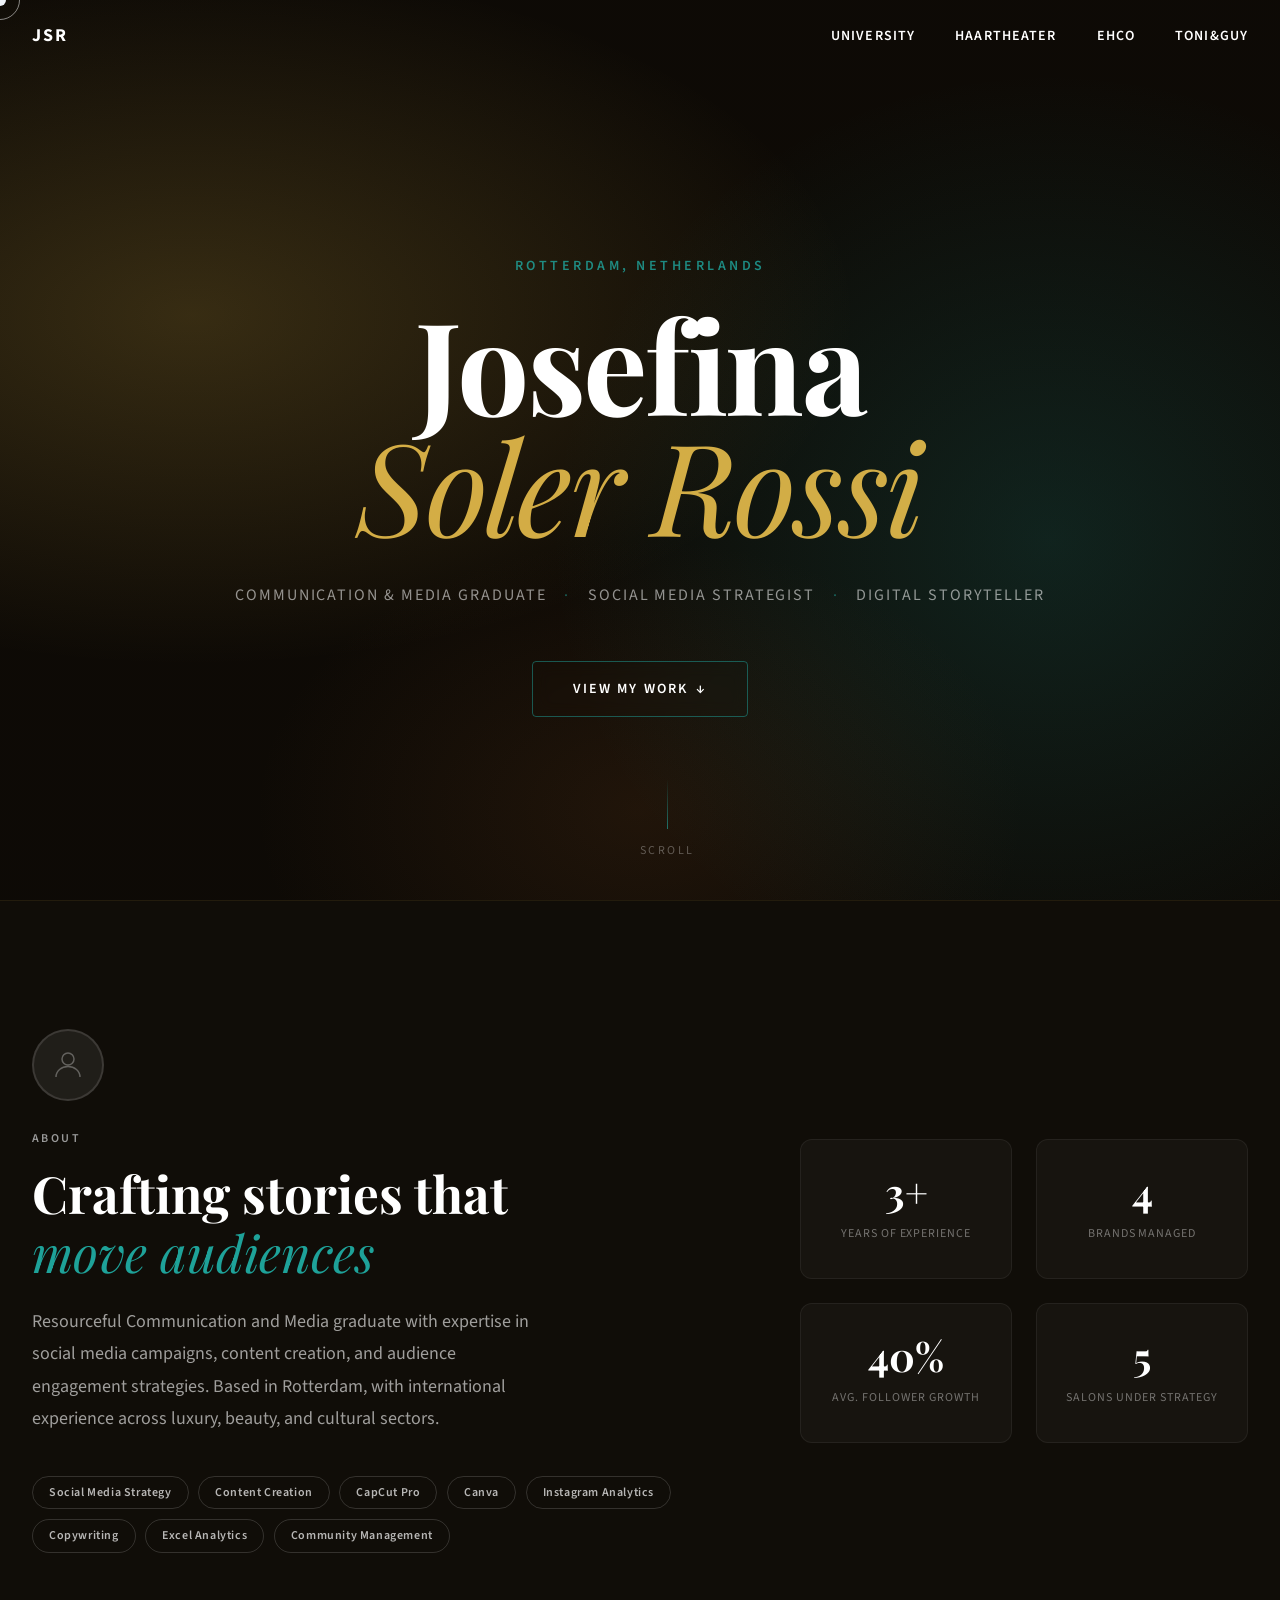
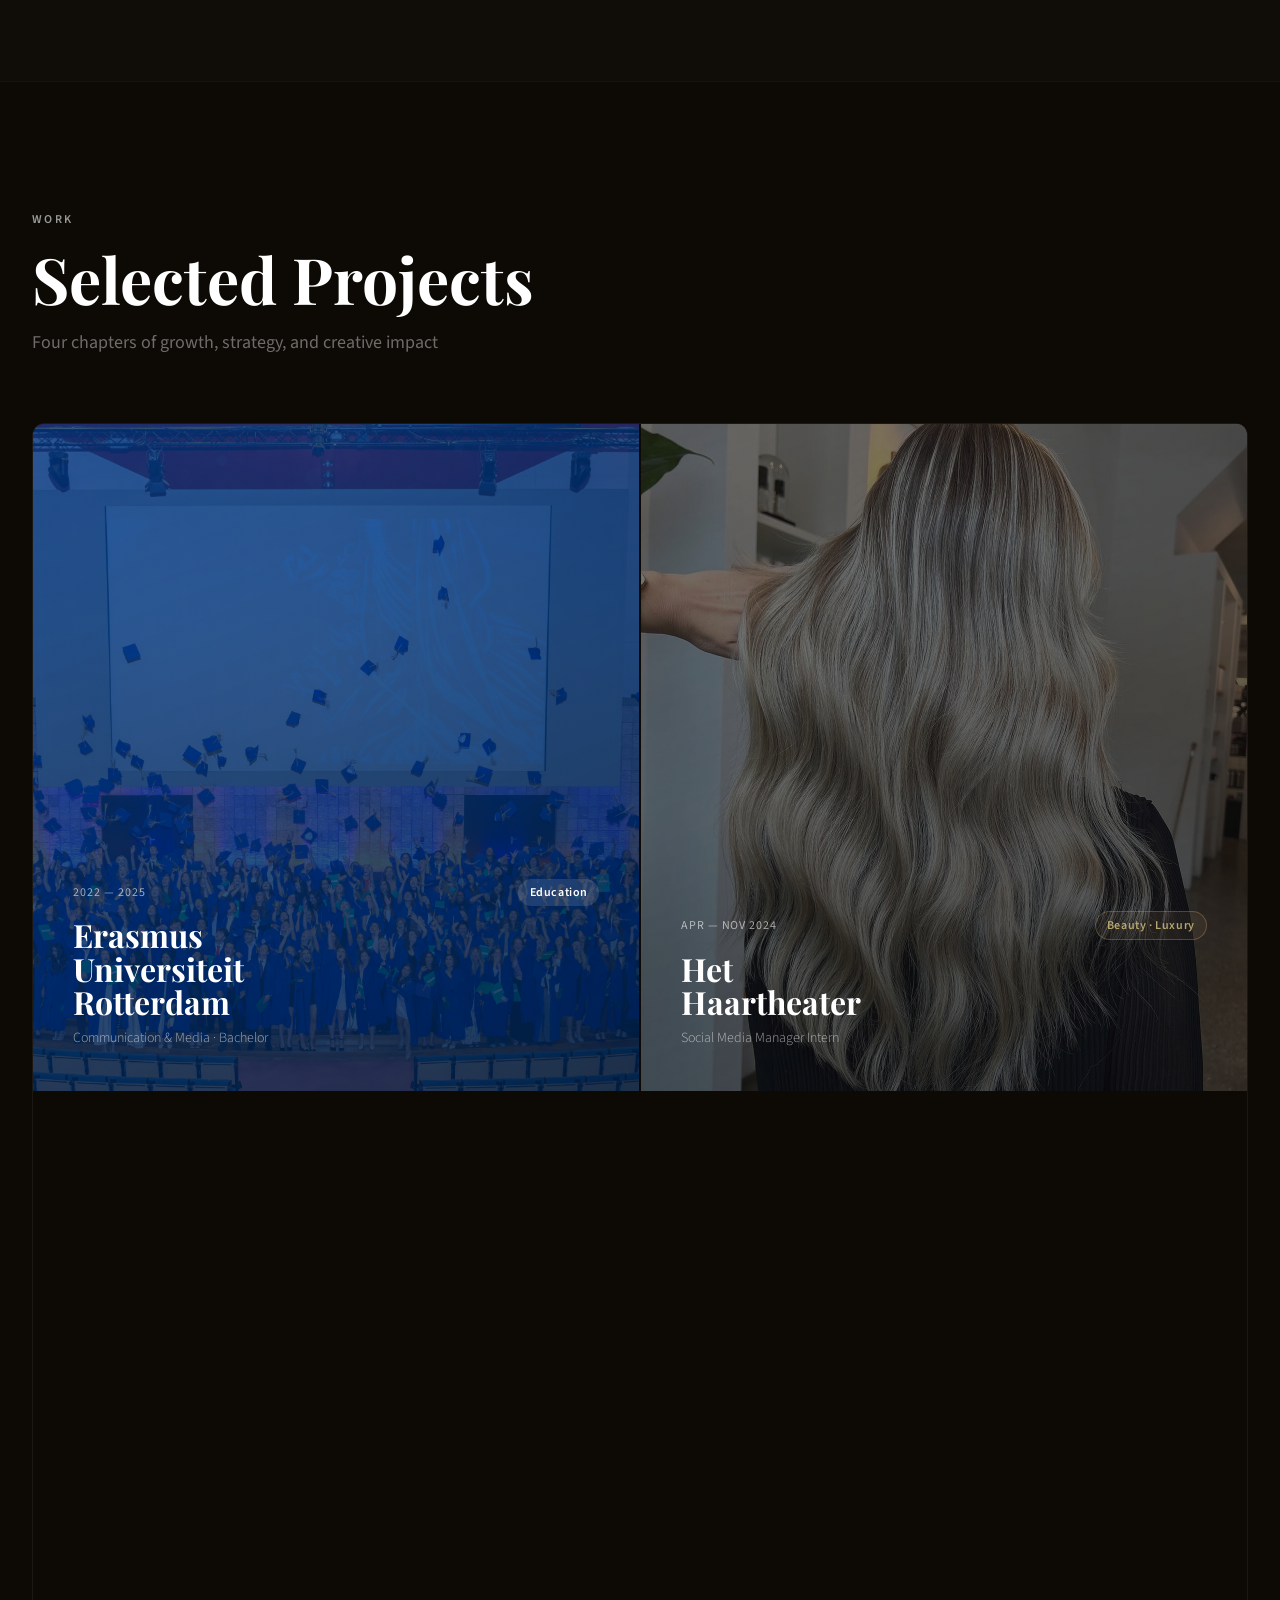
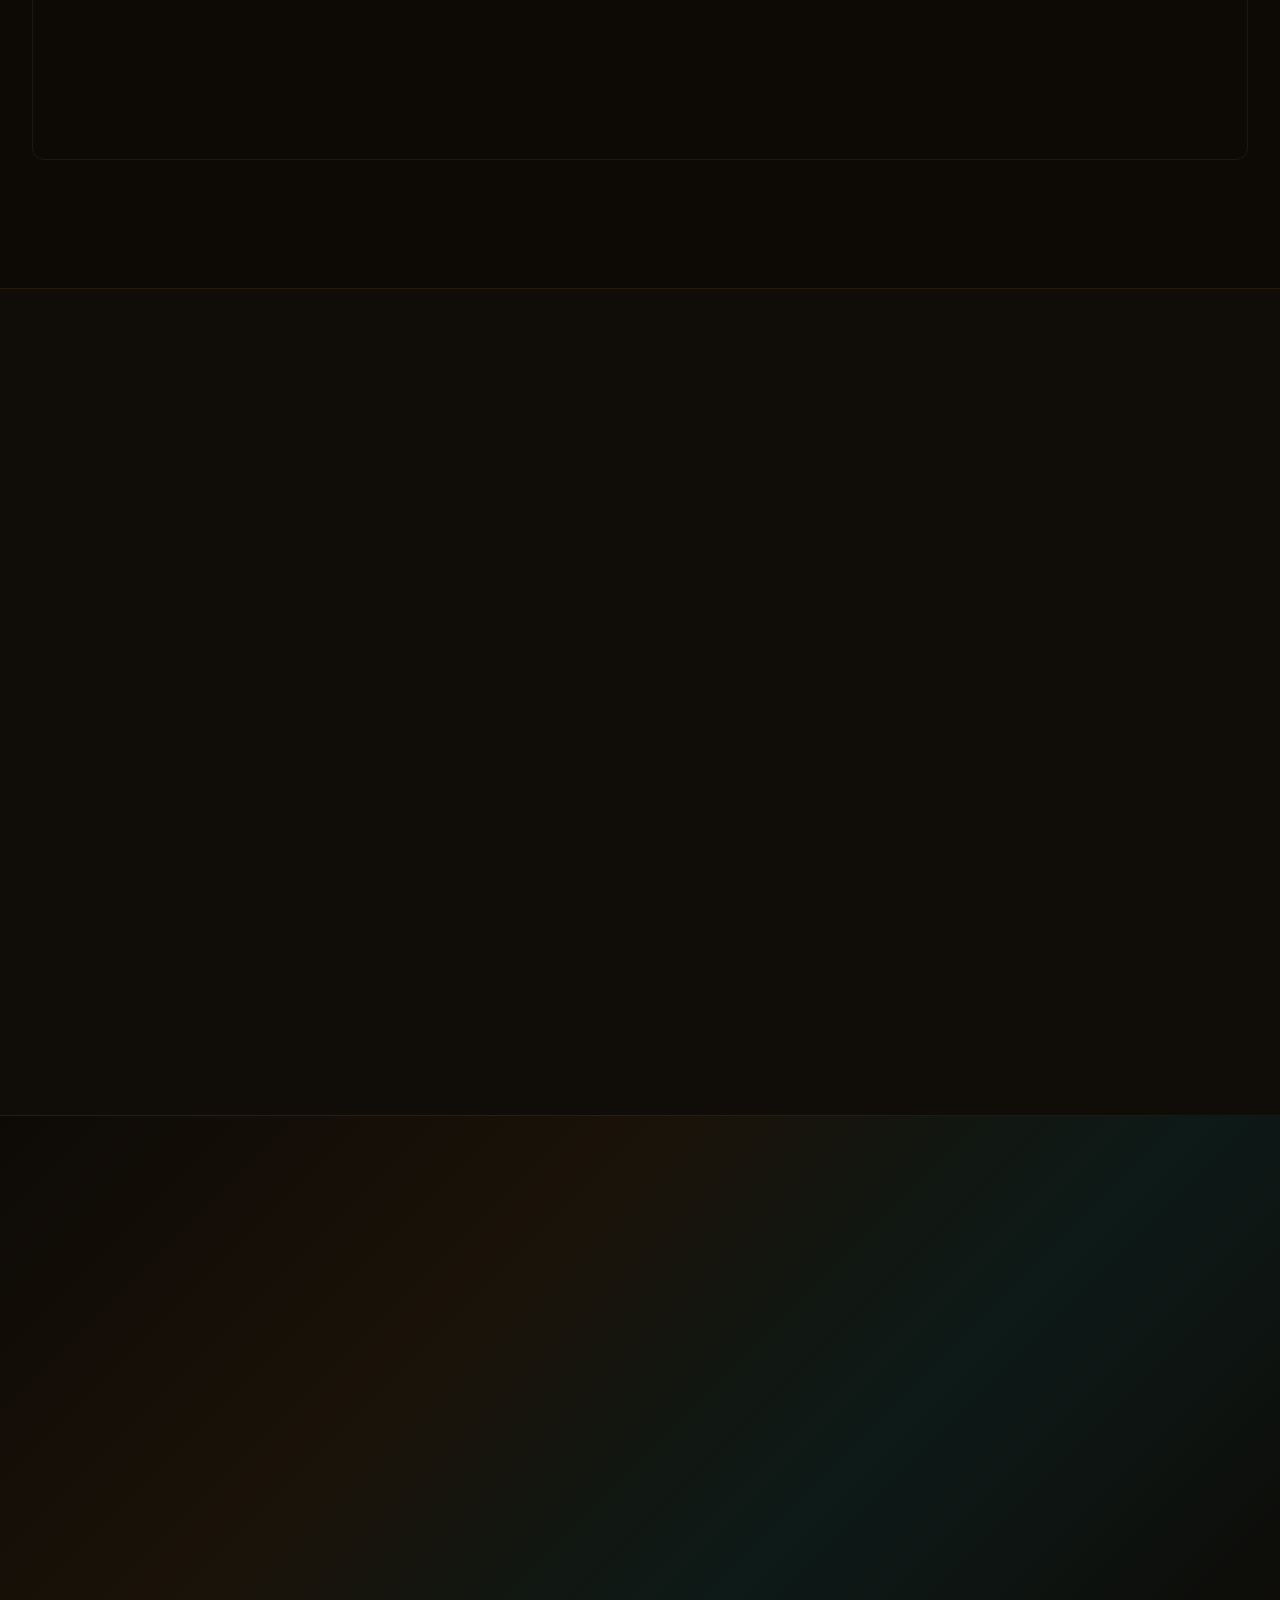
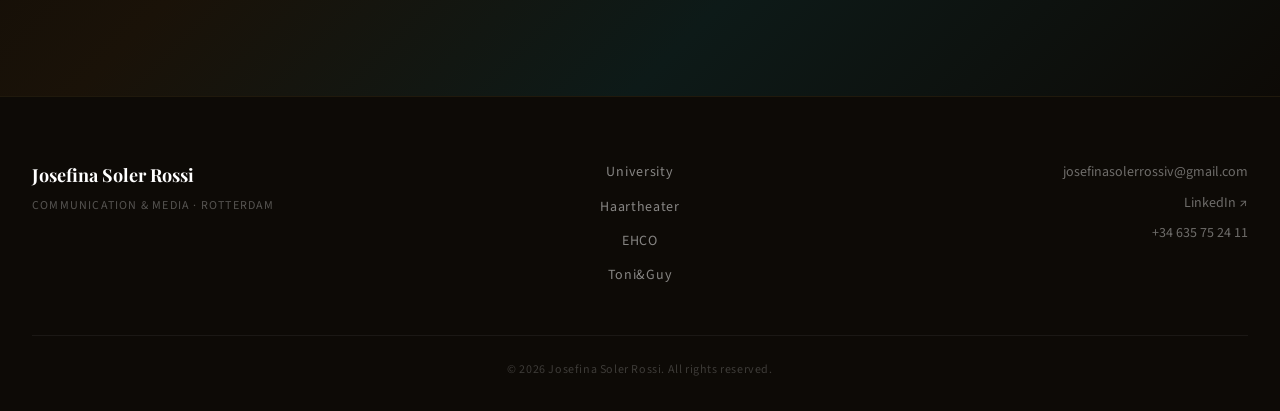
==== index.html @ db61c03f "Initial commit — Josefina Soler Rossi portfolio" ====
<!DOCTYPE html>
<html lang="en">
<head>
  <meta charset="UTF-8" />
  <meta name="viewport" content="width=device-width, initial-scale=1.0" />
  <meta name="description" content="Josefina Soler Rossi — Communication & Media Graduate, Social Media Strategist, Digital Storyteller. Portfolio of marketing and communications work." />
  <title>Josefina Soler Rossi — Portfolio</title>

  <!-- Fonts -->
  <link rel="preconnect" href="https://fonts.googleapis.com" />
  <link rel="preconnect" href="https://fonts.gstatic.com" crossorigin />
  <link href="https://fonts.googleapis.com/css2?family=Playfair+Display:ital,wght@0,400;0,700;1,400&family=Source+Sans+Pro:wght@300;400;600&family=Cormorant+Garamond:ital,wght@0,300;0,400;0,600;1,300&family=Bebas+Neue&family=Montserrat:wght@400;700;900&family=Nunito:wght@400;600;700&family=Lato:wght@300;400&family=Open+Sans:wght@300;400;600&display=swap" rel="stylesheet" />

  <!-- Styles -->
  <link rel="stylesheet" href="assets/css/global.css" />
  <link rel="stylesheet" href="assets/css/nav.css" />
  <link rel="stylesheet" href="assets/css/home.css" />
</head>
<body class="page-home">

  <!-- Custom Cursor -->
  <div class="cursor" style="background:#fff;"></div>
  <div class="cursor-follower" style="border-color:rgba(255,255,255,0.5);"></div>

  <!-- Page Transition Overlay -->
  <div class="page-transition" style="background:linear-gradient(135deg,#0d0a06,#1a1208,#0d1a18);"></div>

  <!-- Scroll Progress -->
  <div class="scroll-progress" style="background:linear-gradient(90deg,#f5c850,#20b2aa);"></div>

  <!-- Navigation -->
  <nav class="site-nav nav--home" role="navigation" aria-label="Main navigation">
    <div class="nav-inner">
      <a href="index.html" class="nav-logo" aria-label="Josefina Soler Rossi — Home">
        <span>JSR</span>
      </a>
      <ul class="nav-links" role="list">
        <li><a href="pages/university.html" class="nav-link">University</a></li>
        <li><a href="pages/haartheater.html" class="nav-link">Haartheater</a></li>
        <li><a href="pages/ehco.html" class="nav-link">EHCO</a></li>
        <li><a href="pages/toniandguy.html" class="nav-link">Toni&amp;Guy</a></li>
      </ul>
      <button class="nav-hamburger" aria-label="Toggle menu" aria-expanded="false" aria-controls="mobile-menu">
        <span></span>
        <span></span>
        <span></span>
      </button>
    </div>
  </nav>

  <!-- Mobile Overlay -->
  <div class="nav-mobile-overlay" id="mobile-menu" style="background:rgba(8,8,12,0.98);">
    <ul class="nav-mobile-links" role="list">
      <li><a href="index.html" class="nav-mobile-link" style="color:#fff;">Home</a></li>
      <li><a href="pages/university.html" class="nav-mobile-link" style="color:#fff;">University</a></li>
      <li><a href="pages/haartheater.html" class="nav-mobile-link" style="color:#fff;">Haartheater</a></li>
      <li><a href="pages/ehco.html" class="nav-mobile-link" style="color:#fff;">EHCO</a></li>
      <li><a href="pages/toniandguy.html" class="nav-mobile-link" style="color:#fff;">Toni&amp;Guy</a></li>
    </ul>
    <p class="nav-mobile-contact" style="color:rgba(255,255,255,0.4);">josefinasolerrossiv@gmail.com</p>
  </div>

  <!-- ============================================================
       HERO
       ============================================================ -->
  <section class="hero" id="hero" aria-label="Hero section">
    <canvas id="particles-canvas" class="hero-canvas" aria-hidden="true"></canvas>
    <div class="hero-bg" aria-hidden="true"></div>

    <div class="hero-content">
      <p class="hero-eyebrow fade-in delay-1">Rotterdam, Netherlands</p>
      <h1 class="hero-name fade-in delay-2">
        Josefina<br />
        <em>Soler Rossi</em>
      </h1>
      <p class="hero-tagline fade-in delay-3">
        Communication &amp; Media Graduate
        <span class="hero-dot" aria-hidden="true">·</span>
        Social Media Strategist
        <span class="hero-dot" aria-hidden="true">·</span>
        Digital Storyteller
      </p>
      <div class="hero-cta fade-in delay-4">
        <a href="#projects" class="btn btn-hero">
          View My Work
          <span class="arrow" aria-hidden="true">↓</span>
        </a>
      </div>
    </div>

    <div class="hero-scroll-indicator fade-in delay-5" aria-hidden="true">
      <div class="scroll-line"></div>
      <span>Scroll</span>
    </div>
  </section>

  <!-- ============================================================
       ABOUT
       ============================================================ -->
  <section class="about section" id="about" aria-labelledby="about-heading">
    <div class="container">
      <div class="about-grid">
        <div class="about-text slide-left">
          <!-- JOSEFINA_PHOTO: replace src below with personal photo.
               Suggested path: assets/images/josefina-soler-rossi.jpg
               The image will display as a warm circular avatar above the about text. -->
          <div class="about-avatar">
            <div class="about-avatar-placeholder" aria-label="Photo of Josefina Soler Rossi" role="img">
              <svg width="36" height="36" viewBox="0 0 24 24" fill="none" stroke="currentColor" stroke-width="1" aria-hidden="true"><circle cx="12" cy="8" r="4"/><path d="M4 20c0-4 3.6-7 8-7s8 3 8 7"/></svg>
            </div>
            <!-- Uncomment once photo is ready:
            <img src="assets/images/josefina-soler-rossi.jpg" alt="Josefina Soler Rossi — Communication & Media professional" class="about-avatar-img" />
            -->
          </div>
          <span class="section-label" style="color:var(--gray-400);">About</span>
          <h2 id="about-heading" class="about-heading">
            Crafting stories that<br /><em>move audiences</em>
          </h2>
          <p class="about-bio">
            Resourceful Communication and Media graduate with expertise in social media campaigns, content creation, and audience engagement strategies. Based in Rotterdam, with international experience across luxury, beauty, and cultural sectors.
          </p>
          <div class="about-skills" data-stagger="0.07">
            <span class="skill-tag">Social Media Strategy</span>
            <span class="skill-tag">Content Creation</span>
            <span class="skill-tag">CapCut Pro</span>
            <span class="skill-tag">Canva</span>
            <span class="skill-tag">Instagram Analytics</span>
            <span class="skill-tag">Copywriting</span>
            <span class="skill-tag">Excel Analytics</span>
            <span class="skill-tag">Community Management</span>
          </div>
        </div>
        <div class="about-stats slide-right">
          <div class="stat-card scale-up delay-1">
            <span class="stat-number" data-count="true" data-target="3" data-suffix="+" data-duration="1500">3+</span>
            <span class="stat-label">Years of Experience</span>
          </div>
          <div class="stat-card scale-up delay-2">
            <span class="stat-number" data-count="true" data-target="4" data-suffix="" data-duration="1500">4</span>
            <span class="stat-label">Brands Managed</span>
          </div>
          <div class="stat-card scale-up delay-3">
            <span class="stat-number" data-count="true" data-target="40" data-suffix="%" data-duration="1800">40%</span>
            <span class="stat-label">Avg. Follower Growth</span>
          </div>
          <div class="stat-card scale-up delay-4">
            <span class="stat-number" data-count="true" data-target="5" data-suffix="" data-duration="1500">5</span>
            <span class="stat-label">Salons Under Strategy</span>
          </div>
        </div>
      </div>
    </div>
  </section>

  <!-- ============================================================
       PROJECTS GRID
       ============================================================ -->
  <section class="projects section" id="projects" aria-labelledby="projects-heading">
    <div class="container">
      <div class="projects-header slide-up">
        <span class="section-label" style="color:var(--gray-400);">Work</span>
        <h2 id="projects-heading" class="projects-title">Selected Projects</h2>
        <p class="projects-subtitle">Four chapters of growth, strategy, and creative impact</p>
      </div>

      <div class="projects-grid">

        <!-- Card 1 — University -->
        <article class="project-card card--university fade-in delay-1" data-cursor-hover>
          <a href="pages/university.html" class="card-link" aria-label="View Erasmus University Rotterdam project">
            <div class="card-bg" aria-hidden="true"></div>
            <div class="card-content">
              <div class="card-meta">
                <span class="card-label">2022 — 2025</span>
                <span class="card-category">Education</span>
              </div>
              <h3 class="card-title">Erasmus<br />Universiteit<br />Rotterdam</h3>
              <p class="card-role">Communication &amp; Media · Bachelor</p>
            </div>
            <div class="card-hover-overlay">
              <p class="card-description">International Bachelor in Communication and Media with a Minor in Influencing People. The academic foundation behind every strategic decision.</p>
              <span class="card-cta">Explore <span class="arrow" aria-hidden="true">→</span></span>
            </div>
            <div class="card-accent" aria-hidden="true"></div>
          </a>
        </article>

        <!-- Card 2 — Haartheater -->
        <article class="project-card card--haartheater fade-in delay-2" data-cursor-hover>
          <a href="pages/haartheater.html" class="card-link" aria-label="View Het Haartheater project">
            <div class="card-bg" aria-hidden="true"></div>
            <div class="card-content">
              <div class="card-meta">
                <span class="card-label">Apr — Nov 2024</span>
                <span class="card-category">Beauty · Luxury</span>
              </div>
              <h3 class="card-title">Het<br />Haar&shy;theater</h3>
              <p class="card-role">Social Media Manager Intern</p>
            </div>
            <div class="card-hover-overlay">
              <p class="card-description">Transformed a luxury hair salon chain's digital presence. +40% follower growth, +50% engagement. Five Amsterdam salons unified under one cohesive strategy.</p>
              <span class="card-cta">Explore <span class="arrow" aria-hidden="true">→</span></span>
            </div>
            <div class="card-accent" aria-hidden="true"></div>
          </a>
        </article>

        <!-- Card 3 — EHCO -->
        <article class="project-card card--ehco fade-in delay-3" data-cursor-hover>
          <a href="pages/ehco.html" class="card-link" aria-label="View EHCO project">
            <div class="card-bg" aria-hidden="true"></div>
            <div class="card-content">
              <div class="card-meta">
                <span class="card-label">Sep 2024 — Jun 2025</span>
                <span class="card-category">Culture · Community</span>
              </div>
              <h3 class="card-title">Erasmus<br />Hispanic<br />Cultural Org.</h3>
              <p class="card-role">Social Media Manager &amp; Content Editor</p>
            </div>
            <div class="card-hover-overlay">
              <p class="card-description">Built community and cultural identity for hundreds of Hispanic students at Erasmus Rotterdam. +35% audience expansion and record event participation.</p>
              <span class="card-cta">Explore <span class="arrow" aria-hidden="true">→</span></span>
            </div>
            <div class="card-accent" aria-hidden="true"></div>
          </a>
        </article>

        <!-- Card 4 — Toni&Guy -->
        <article class="project-card card--toniandguy fade-in delay-4" data-cursor-hover>
          <a href="pages/toniandguy.html" class="card-link" aria-label="View Toni&amp;Guy NL project">
            <div class="card-bg" aria-hidden="true"></div>
            <div class="card-content">
              <div class="card-meta">
                <span class="card-label">Jun 2025 — Mar 2026</span>
                <span class="card-category">Fashion · Premium</span>
              </div>
              <h3 class="card-title">Toni&amp;<br />Guy NL</h3>
              <p class="card-role">Social Media &amp; Marketing Intern</p>
            </div>
            <div class="card-hover-overlay">
              <p class="card-description">Multi-channel marketing strategy for the Netherlands division of a global premium hair brand. +30% digital engagement across all channels in 9 months.</p>
              <span class="card-cta">Explore <span class="arrow" aria-hidden="true">→</span></span>
            </div>
            <div class="card-accent" aria-hidden="true"></div>
          </a>
        </article>

      </div>
    </div>
  </section>

  <!-- ============================================================
       APPROACH SECTION
       ============================================================ -->
  <section class="approach section" aria-labelledby="approach-heading">
    <div class="container">
      <div class="approach-inner">
        <div class="approach-text slide-left">
          <span class="section-label" style="color:var(--gray-400);">How I Work</span>
          <h2 id="approach-heading" class="approach-heading">
            Strategy meets<br /><em>aesthetic precision</em>
          </h2>
        </div>
        <div class="approach-pillars" data-stagger="0.12">
          <div class="pillar slide-up">
            <span class="pillar-number" aria-hidden="true">01</span>
            <h3 class="pillar-title">Research &amp; Insight</h3>
            <p class="pillar-text">I ground every campaign in audience data and market analysis before creating a single piece of content.</p>
          </div>
          <div class="pillar slide-up">
            <span class="pillar-number" aria-hidden="true">02</span>
            <h3 class="pillar-title">Brand Storytelling</h3>
            <p class="pillar-text">Visual and written narratives that feel coherent across every touchpoint — from Instagram to LinkedIn.</p>
          </div>
          <div class="pillar slide-up">
            <span class="pillar-number" aria-hidden="true">03</span>
            <h3 class="pillar-title">Data-Driven Iteration</h3>
            <p class="pillar-text">I track, measure, and optimize — using Excel analytics and platform insights to continuously refine performance.</p>
          </div>
        </div>
      </div>
    </div>
  </section>

  <!-- ============================================================
       CTA / CONTACT STRIP
       ============================================================ -->
  <section class="contact-strip" aria-labelledby="contact-heading">
    <div class="container">
      <div class="contact-inner fade-in">
        <p class="contact-pre">Open to opportunities</p>
        <h2 id="contact-heading" class="contact-heading">
          Let's create something<br /><em>remarkable together</em>
        </h2>
        <a href="mailto:josefinasolerrossiv@gmail.com" class="btn btn-contact">
          Get in touch
          <span class="arrow" aria-hidden="true">→</span>
        </a>
      </div>
    </div>
  </section>

  <!-- ============================================================
       FOOTER
       ============================================================ -->
  <footer class="site-footer" role="contentinfo">
    <div class="container">
      <div class="footer-inner">
        <div class="footer-brand">
          <span class="footer-name">Josefina Soler Rossi</span>
          <span class="footer-title">Communication &amp; Media · Rotterdam</span>
        </div>
        <nav class="footer-links" aria-label="Footer navigation">
          <a href="pages/university.html" class="footer-link">University</a>
          <a href="pages/haartheater.html" class="footer-link">Haartheater</a>
          <a href="pages/ehco.html" class="footer-link">EHCO</a>
          <a href="pages/toniandguy.html" class="footer-link">Toni&amp;Guy</a>
        </nav>
        <div class="footer-contact">
          <a href="mailto:josefinasolerrossiv@gmail.com" class="footer-contact-link">josefinasolerrossiv@gmail.com</a>
          <a href="https://linkedin.com/in/josefina-soler-rossi" target="_blank" rel="noopener noreferrer" class="footer-contact-link">LinkedIn ↗</a>
          <a href="tel:+34635752411" class="footer-contact-link">+34 635 75 24 11</a>
        </div>
      </div>
      <div class="footer-bottom">
        <span>&copy; 2026 Josefina Soler Rossi. All rights reserved.</span>
      </div>
    </div>
  </footer>

  <!-- Scripts -->
  <script src="assets/js/animations.js"></script>
  <script src="assets/js/main.js"></script>

</body>
</html>
---- assets/css/global.css ----
/* ============================================================
   GLOBAL.CSS — Portfolio Josefina Soler Rossi
   Variables, Reset, Typography, Base Animations
   ============================================================ */

/* Google Fonts */
@import url('https://fonts.googleapis.com/css2?family=Playfair+Display:ital,wght@0,400;0,700;1,400&family=Source+Sans+Pro:wght@300;400;600&family=Cormorant+Garamond:ital,wght@0,300;0,400;0,600;1,300;1,400&family=Bebas+Neue&family=Montserrat:wght@400;700;900&family=Nunito:wght@400;600;700&family=Lato:wght@300;400&family=Open+Sans:wght@300;400;600&display=swap');

/* ============================================================
   CSS CUSTOM PROPERTIES
   ============================================================ */
:root {
  /* === UNIVERSIDAD === */
  --uni-primary: #003d8f;
  --uni-accent: #c8a951;
  --uni-light: #e8eef7;
  --uni-dark: #001f47;

  /* === HAARTHEATER === */
  --haar-bg: #000000;
  --haar-cream: #ffffff;
  --haar-rose: #bfd2ce;
  --haar-gold: #b7a66d;
  --haar-dark: #002E24;

  /* === EHCO — Blue · White · Gold === */
  --ehco-terra: #1a56db;
  --ehco-sun: #c9a227;
  --ehco-warm: #f8faff;
  --ehco-brown: #0c2461;
  --ehco-light: #e8f0fe;

  /* === TONI&GUY === */
  --tg-black: #000000;
  --tg-red: #e30613;
  --tg-white: #ffffff;
  --tg-gray: #333333;
  --tg-light-gray: #f5f5f5;

  /* === GLOBAL NEUTRALS === */
  --white: #ffffff;
  --black: #000000;
  --gray-100: #f8f8f8;
  --gray-200: #e8e8e8;
  --gray-400: #999999;
  --gray-600: #666666;
  --gray-800: #333333;
  --gray-900: #111111;

  /* === TRANSITIONS === */
  --transition-fast: 0.2s ease;
  --transition-med: 0.4s ease;
  --transition-slow: 0.8s cubic-bezier(0.25, 0.46, 0.45, 0.94);
  --transition-bounce: 0.6s cubic-bezier(0.34, 1.56, 0.64, 1);

  /* === SPACING === */
  --space-xs: 0.5rem;
  --space-sm: 1rem;
  --space-md: 2rem;
  --space-lg: 4rem;
  --space-xl: 8rem;

  /* === TYPOGRAPHY SCALE === */
  --text-xs: 0.75rem;
  --text-sm: 0.875rem;
  --text-base: 1rem;
  --text-lg: 1.125rem;
  --text-xl: 1.25rem;
  --text-2xl: 1.5rem;
  --text-3xl: 2rem;
  --text-4xl: 2.5rem;
  --text-5xl: 3.5rem;
  --text-6xl: 5rem;
  --text-7xl: 7rem;

  /* === LAYOUT === */
  --max-width: 1280px;
  --nav-height: 72px;
  --border-radius: 4px;
  --border-radius-lg: 12px;
}

/* ============================================================
   RESET & BASE
   ============================================================ */
*, *::before, *::after {
  box-sizing: border-box;
  margin: 0;
  padding: 0;
}

html {
  scroll-behavior: smooth;
  font-size: 16px;
  -webkit-text-size-adjust: 100%;
}

body {
  font-family: 'Source Sans Pro', sans-serif;
  font-weight: 400;
  line-height: 1.6;
  color: var(--gray-800);
  background: var(--white);
  overflow-x: hidden;
  cursor: none; /* Custom cursor */
}

/* Show default cursor on mobile */
@media (max-width: 768px) {
  body {
    cursor: auto;
  }
}

img, video {
  max-width: 100%;
  height: auto;
  display: block;
}

a {
  text-decoration: none;
  color: inherit;
}

ul, ol {
  list-style: none;
}

button {
  cursor: none;
  border: none;
  background: none;
  font-family: inherit;
}

@media (max-width: 768px) {
  button {
    cursor: pointer;
  }
}

/* ============================================================
   TYPOGRAPHY BASE
   ============================================================ */
h1, h2, h3, h4, h5, h6 {
  line-height: 1.1;
  font-weight: 700;
}

p {
  line-height: 1.7;
}

/* ============================================================
   LAYOUT UTILITIES
   ============================================================ */
.container {
  max-width: var(--max-width);
  margin: 0 auto;
  padding: 0 var(--space-md);
}

.container--narrow {
  max-width: 800px;
  margin: 0 auto;
  padding: 0 var(--space-md);
}

.section {
  padding: var(--space-xl) 0;
}

.section--lg {
  padding: calc(var(--space-xl) * 1.5) 0;
}

.grid-2 {
  display: grid;
  grid-template-columns: repeat(2, 1fr);
  gap: var(--space-md);
}

.grid-3 {
  display: grid;
  grid-template-columns: repeat(3, 1fr);
  gap: var(--space-md);
}

.grid-4 {
  display: grid;
  grid-template-columns: repeat(4, 1fr);
  gap: var(--space-md);
}

.flex-center {
  display: flex;
  align-items: center;
  justify-content: center;
}

.flex-between {
  display: flex;
  align-items: center;
  justify-content: space-between;
}

/* ============================================================
   SCROLL PROGRESS BAR
   ============================================================ */
.scroll-progress {
  position: fixed;
  top: 0;
  left: 0;
  height: 3px;
  width: 0%;
  z-index: 9999;
  transition: width 0.1s linear;
}

/* ============================================================
   CUSTOM CURSOR
   ============================================================ */
.cursor {
  position: fixed;
  width: 12px;
  height: 12px;
  border-radius: 50%;
  pointer-events: none;
  z-index: 99999;
  transform: translate(-50%, -50%);
  transition: transform 0.1s ease, width 0.2s ease, height 0.2s ease, opacity 0.2s ease;
  mix-blend-mode: difference;
}

.cursor-follower {
  position: fixed;
  width: 40px;
  height: 40px;
  border-radius: 50%;
  pointer-events: none;
  z-index: 99998;
  transform: translate(-50%, -50%);
  transition: transform 0.3s ease, width 0.3s ease, height 0.3s ease, opacity 0.3s ease;
  border: 1px solid currentColor;
}

.cursor.is-hover {
  width: 8px;
  height: 8px;
}

.cursor-follower.is-hover {
  width: 60px;
  height: 60px;
}

/* ============================================================
   PAGE TRANSITION OVERLAY
   ============================================================ */
.page-transition {
  position: fixed;
  inset: 0;
  z-index: 99997;
  pointer-events: none;
  opacity: 0;
  transform: scaleX(0);
  transform-origin: left;
}

.page-transition.is-entering {
  animation: pageEnter 0.6s cubic-bezier(0.77, 0, 0.175, 1) forwards;
}

.page-transition.is-leaving {
  animation: pageLeave 0.6s cubic-bezier(0.77, 0, 0.175, 1) forwards;
}

@keyframes pageEnter {
  0% { transform: scaleX(1); transform-origin: right; opacity: 1; }
  100% { transform: scaleX(0); transform-origin: right; opacity: 1; }
}

@keyframes pageLeave {
  0% { transform: scaleX(0); transform-origin: left; opacity: 1; }
  100% { transform: scaleX(1); transform-origin: left; opacity: 1; }
}

/* ============================================================
   ANIMATION BASE CLASSES (Intersection Observer targets)
   ============================================================ */

/* Initial hidden states */
.fade-in {
  opacity: 0;
  transition: opacity 0.7s ease, transform 0.7s ease;
}

.slide-left {
  opacity: 0;
  transform: translateX(-40px);
  transition: opacity 0.7s ease, transform 0.7s ease;
}

.slide-right {
  opacity: 0;
  transform: translateX(40px);
  transition: opacity 0.7s ease, transform 0.7s ease;
}

.slide-up {
  opacity: 0;
  transform: translateY(40px);
  transition: opacity 0.7s ease, transform 0.7s ease;
}

.scale-up {
  opacity: 0;
  transform: scale(0.9);
  transition: opacity 0.7s ease, transform 0.7s ease;
}

/* Visible state — added by Intersection Observer */
.fade-in.is-visible,
.slide-left.is-visible,
.slide-right.is-visible,
.slide-up.is-visible,
.scale-up.is-visible {
  opacity: 1;
  transform: none;
}

/* Stagger delay utilities */
.delay-1 { transition-delay: 0.1s; }
.delay-2 { transition-delay: 0.2s; }
.delay-3 { transition-delay: 0.3s; }
.delay-4 { transition-delay: 0.4s; }
.delay-5 { transition-delay: 0.5s; }
.delay-6 { transition-delay: 0.6s; }

/* ============================================================
   SECTION HEADER SHARED STYLE
   ============================================================ */
.section-label {
  font-size: var(--text-xs);
  font-weight: 600;
  letter-spacing: 0.2em;
  text-transform: uppercase;
  margin-bottom: var(--space-sm);
  display: block;
}

.section-title {
  font-size: var(--text-4xl);
  line-height: 1.1;
  margin-bottom: var(--space-md);
}

.section-divider {
  width: 60px;
  height: 2px;
  margin-bottom: var(--space-lg);
}

/* ============================================================
   BUTTON COMPONENTS
   ============================================================ */
.btn {
  display: inline-flex;
  align-items: center;
  gap: 0.5rem;
  padding: 0.9rem 2.2rem;
  font-size: var(--text-sm);
  font-weight: 600;
  letter-spacing: 0.08em;
  text-transform: uppercase;
  border-radius: var(--border-radius);
  transition: all var(--transition-med);
  position: relative;
  overflow: hidden;
}

.btn::after {
  content: '';
  position: absolute;
  inset: 0;
  background: rgba(255,255,255,0.1);
  opacity: 0;
  transition: opacity var(--transition-fast);
}

.btn:hover::after {
  opacity: 1;
}

.btn-primary {
  background: var(--gray-900);
  color: var(--white);
}

.btn-outline {
  background: transparent;
  border: 1.5px solid currentColor;
}

.btn-outline:hover {
  background: rgba(255,255,255,0.05);
}

/* Arrow icon in buttons */
.btn .arrow {
  display: inline-block;
  transition: transform var(--transition-fast);
}

.btn:hover .arrow {
  transform: translateX(4px);
}

/* ============================================================
   TAG / BADGE COMPONENT
   ============================================================ */
.tag {
  display: inline-block;
  padding: 0.35rem 0.9rem;
  border-radius: 100px;
  font-size: var(--text-xs);
  font-weight: 600;
  letter-spacing: 0.05em;
}

/* ============================================================
   BACK LINK
   ============================================================ */
.back-link {
  display: inline-flex;
  align-items: center;
  gap: 0.5rem;
  font-size: var(--text-sm);
  font-weight: 600;
  letter-spacing: 0.05em;
  text-transform: uppercase;
  opacity: 0.7;
  transition: opacity var(--transition-fast), gap var(--transition-fast);
}

.back-link:hover {
  opacity: 1;
  gap: 0.8rem;
}

/* ============================================================
   RESPONSIVE GRID OVERRIDES
   ============================================================ */
@media (max-width: 1024px) {
  :root {
    --text-6xl: 4rem;
    --text-7xl: 5rem;
  }
  .grid-4 {
    grid-template-columns: repeat(2, 1fr);
  }
}

@media (max-width: 768px) {
  :root {
    --text-5xl: 2.5rem;
    --text-6xl: 3rem;
    --text-7xl: 3.5rem;
    --space-xl: 5rem;
  }
  .grid-2,
  .grid-3,
  .grid-4 {
    grid-template-columns: 1fr;
  }
  .section-title {
    font-size: var(--text-3xl);
  }
}

@media (max-width: 480px) {
  :root {
    --space-xl: 4rem;
    --text-4xl: 2rem;
  }
  .container {
    padding: 0 1.25rem;
  }
}

/* ============================================================
   GRADIENT BACKGROUNDS
   ============================================================ */
.gradient-text {
  background-clip: text;
  -webkit-background-clip: text;
  -webkit-text-fill-color: transparent;
}

/* ============================================================
   SCROLLBAR STYLING
   ============================================================ */
::-webkit-scrollbar {
  width: 6px;
}

::-webkit-scrollbar-track {
  background: var(--gray-100);
}

::-webkit-scrollbar-thumb {
  border-radius: 3px;
}

/* ============================================================
   SELECTION
   ============================================================ */
::selection {
  background: rgba(0,0,0,0.1);
}
---- assets/css/nav.css ----
/* ============================================================
   NAV.CSS — Shared Navigation Component
   Portfolio Josefina Soler Rossi
   ============================================================ */

/* ============================================================
   MAIN NAV
   ============================================================ */
.site-nav {
  position: fixed;
  top: 0;
  left: 0;
  right: 0;
  height: var(--nav-height);
  z-index: 1000;
  display: flex;
  align-items: center;
  transition: background var(--transition-med), box-shadow var(--transition-med);
}

.site-nav.is-scrolled {
  box-shadow: 0 1px 0 rgba(0,0,0,0.08);
}

.nav-inner {
  width: 100%;
  max-width: var(--max-width);
  margin: 0 auto;
  padding: 0 var(--space-md);
  display: flex;
  align-items: center;
  justify-content: space-between;
}

/* ============================================================
   LOGO
   ============================================================ */
.nav-logo {
  font-size: var(--text-lg);
  font-weight: 700;
  letter-spacing: 0.1em;
  text-transform: uppercase;
  position: relative;
  z-index: 1001;
  transition: opacity var(--transition-fast);
}

.nav-logo:hover {
  opacity: 0.7;
}

.nav-logo span {
  display: inline-block;
}

/* ============================================================
   DESKTOP LINKS
   ============================================================ */
.nav-links {
  display: flex;
  align-items: center;
  gap: 2.5rem;
}

.nav-link {
  font-size: var(--text-sm);
  font-weight: 600;
  letter-spacing: 0.08em;
  text-transform: uppercase;
  position: relative;
  transition: opacity var(--transition-fast);
}

.nav-link::after {
  content: '';
  position: absolute;
  bottom: -4px;
  left: 0;
  width: 0;
  height: 1.5px;
  background: currentColor;
  transition: width var(--transition-med);
}

.nav-link:hover::after,
.nav-link.is-active::after {
  width: 100%;
}

.nav-link:hover {
  opacity: 0.7;
}

.nav-link.is-active {
  opacity: 1;
}

/* ============================================================
   HAMBURGER (MOBILE)
   ============================================================ */
.nav-hamburger {
  display: none;
  flex-direction: column;
  gap: 5px;
  width: 28px;
  padding: 4px 0;
  position: relative;
  z-index: 1001;
  background: none;
  border: none;
}

.nav-hamburger span {
  display: block;
  height: 1.5px;
  background: currentColor;
  transition: transform 0.3s ease, opacity 0.3s ease, width 0.3s ease;
  transform-origin: center;
}

.nav-hamburger span:last-child {
  width: 70%;
  margin-left: auto;
}

/* Open state */
.nav-hamburger.is-open span:first-child {
  transform: rotate(45deg) translate(4.5px, 4.5px);
}

.nav-hamburger.is-open span:nth-child(2) {
  opacity: 0;
  transform: scaleX(0);
}

.nav-hamburger.is-open span:last-child {
  width: 100%;
  transform: rotate(-45deg) translate(4.5px, -4.5px);
}

/* ============================================================
   MOBILE MENU OVERLAY
   ============================================================ */
.nav-mobile-overlay {
  position: fixed;
  inset: 0;
  z-index: 999;
  display: flex;
  flex-direction: column;
  align-items: center;
  justify-content: center;
  transform: translateY(-100%);
  transition: transform 0.5s cubic-bezier(0.77, 0, 0.175, 1);
}

.nav-mobile-overlay.is-open {
  transform: translateY(0);
}

.nav-mobile-links {
  display: flex;
  flex-direction: column;
  align-items: center;
  gap: 2.5rem;
  text-align: center;
}

.nav-mobile-link {
  font-size: var(--text-3xl);
  font-weight: 700;
  letter-spacing: 0.05em;
  text-transform: uppercase;
  opacity: 0;
  transform: translateY(20px);
  transition: opacity 0.4s ease, transform 0.4s ease, color 0.2s ease;
}

.nav-mobile-overlay.is-open .nav-mobile-link {
  opacity: 1;
  transform: translateY(0);
}

.nav-mobile-overlay.is-open .nav-mobile-link:nth-child(1) { transition-delay: 0.15s; }
.nav-mobile-overlay.is-open .nav-mobile-link:nth-child(2) { transition-delay: 0.2s; }
.nav-mobile-overlay.is-open .nav-mobile-link:nth-child(3) { transition-delay: 0.25s; }
.nav-mobile-overlay.is-open .nav-mobile-link:nth-child(4) { transition-delay: 0.3s; }
.nav-mobile-overlay.is-open .nav-mobile-link:nth-child(5) { transition-delay: 0.35s; }

.nav-mobile-link:hover {
  opacity: 0.6;
}

/* Contact in mobile menu */
.nav-mobile-contact {
  position: absolute;
  bottom: 2.5rem;
  font-size: var(--text-sm);
  letter-spacing: 0.05em;
  opacity: 0.5;
}

/* ============================================================
   RESPONSIVE
   ============================================================ */
@media (max-width: 768px) {
  .nav-links {
    display: none;
  }

  .nav-hamburger {
    display: flex;
  }
}

@media (min-width: 769px) {
  .nav-mobile-overlay {
    display: none;
  }
}

/* ============================================================
   NAV COLOR THEMES (per page)
   ============================================================ */

/* Home — light transparent */
.nav--home {
  background: transparent;
  color: var(--white);
}

.nav--home.is-scrolled {
  background: rgba(8, 8, 12, 0.92);
  backdrop-filter: blur(12px);
  -webkit-backdrop-filter: blur(12px);
}

.nav--home .scroll-progress {
  background: linear-gradient(90deg, #a78bfa, #60a5fa);
}

/* University — blue */
.nav--university {
  background: rgba(0, 61, 143, 0.95);
  color: var(--white);
  backdrop-filter: blur(12px);
}

.nav--university .scroll-progress {
  background: var(--uni-accent);
}

/* Haartheater — dark */
.nav--haartheater {
  background: rgba(10, 10, 10, 0.95);
  color: var(--haar-cream);
  backdrop-filter: blur(12px);
}

.nav--haartheater .scroll-progress {
  background: linear-gradient(90deg, var(--haar-rose), var(--haar-gold));
}

/* EHCO — terracotta */
.nav--ehco {
  background: rgba(61, 43, 31, 0.95);
  color: var(--ehco-warm);
  backdrop-filter: blur(12px);
}

.nav--ehco .scroll-progress {
  background: linear-gradient(90deg, var(--ehco-terra), var(--ehco-sun));
}

/* Toni&Guy — black */
.nav--toniandguy {
  background: rgba(0, 0, 0, 0.95);
  color: var(--white);
  backdrop-filter: blur(12px);
}

.nav--toniandguy .scroll-progress {
  background: var(--tg-red);
}
---- assets/css/home.css ----
/* ============================================================
   HOME.CSS — Landing Page
   Portfolio Josefina Soler Rossi
   ============================================================ */

/* ============================================================
   PAGE BODY
   ============================================================ */
.page-home {
  background: #0d0a06;
  color: var(--white);
}

/* ============================================================
   HERO SECTION
   ============================================================ */
.hero {
  position: relative;
  min-height: 100svh;
  display: flex;
  flex-direction: column;
  align-items: center;
  justify-content: center;
  overflow: hidden;
  padding-top: var(--nav-height);
}

/* Animated gradient background */
.hero-bg {
  position: absolute;
  inset: 0;
  background:
    radial-gradient(ellipse 80% 60% at 15% 35%, rgba(245, 200, 80, 0.18) 0%, transparent 65%),
    radial-gradient(ellipse 60% 80% at 82% 60%, rgba(32, 178, 170, 0.15) 0%, transparent 65%),
    radial-gradient(ellipse 50% 50% at 50% 90%, rgba(120, 70, 30, 0.18) 0%, transparent 60%),
    radial-gradient(ellipse 100% 100% at 50% 50%, rgba(14, 10, 5, 1) 0%, #0d0a06 100%);
  animation: heroBgShift 14s ease-in-out infinite alternate;
}

@keyframes heroBgShift {
  0%   { opacity: 1; filter: brightness(1); }
  50%  { opacity: 1; filter: brightness(1.08); }
  100% { opacity: 1; filter: brightness(0.95); }
}

/* Particle canvas */
.hero-canvas {
  position: absolute;
  inset: 0;
  width: 100%;
  height: 100%;
  pointer-events: none;
}

/* Hero Content */
.hero-content {
  position: relative;
  z-index: 2;
  text-align: center;
  padding: 0 var(--space-md);
  max-width: 900px;
}

.hero-eyebrow {
  font-size: var(--text-sm);
  font-weight: 600;
  letter-spacing: 0.25em;
  text-transform: uppercase;
  color: rgba(32, 178, 170, 0.75);
  margin-bottom: 1.5rem;
}

.hero-name {
  font-family: 'Playfair Display', serif;
  font-size: clamp(3.5rem, 10vw, 8rem);
  font-weight: 700;
  line-height: 0.95;
  color: var(--white);
  margin-bottom: 2rem;
  letter-spacing: -0.02em;
}

.hero-name em {
  font-style: italic;
  font-weight: 400;
  color: rgba(245, 200, 80, 0.85);
}

.hero-tagline {
  font-size: clamp(0.8rem, 1.8vw, 1rem);
  font-weight: 400;
  letter-spacing: 0.12em;
  text-transform: uppercase;
  color: rgba(255,255,255,0.55);
  margin-bottom: 3rem;
  line-height: 2.2;
}

.hero-dot {
  margin: 0 0.8rem;
  color: rgba(32, 178, 170, 0.5);
  opacity: 1;
}

.hero-cta {
  display: flex;
  justify-content: center;
}

.btn-hero {
  color: var(--white);
  border: 1.5px solid rgba(32, 178, 170, 0.45);
  font-family: 'Source Sans Pro', sans-serif;
  font-size: var(--text-sm);
  letter-spacing: 0.15em;
  padding: 1rem 2.5rem;
  backdrop-filter: blur(8px);
  transition: all var(--transition-med);
}

.btn-hero:hover {
  border-color: rgba(32, 178, 170, 0.9);
  background: rgba(32, 178, 170, 0.1);
  transform: translateY(-2px);
}

/* Scroll indicator */
.hero-scroll-indicator {
  position: absolute;
  bottom: 2.5rem;
  left: 50%;
  transform: translateX(-50%);
  z-index: 2;
  display: flex;
  flex-direction: column;
  align-items: center;
  gap: 0.75rem;
}

.scroll-line {
  width: 1px;
  height: 50px;
  background: linear-gradient(to bottom, transparent, rgba(32, 178, 170, 0.6));
  animation: scrollPulse 2s ease-in-out infinite;
}

@keyframes scrollPulse {
  0%, 100% { opacity: 0.3; transform: scaleY(1); }
  50% { opacity: 0.8; transform: scaleY(1.1); }
}

.hero-scroll-indicator span {
  font-size: var(--text-xs);
  letter-spacing: 0.2em;
  text-transform: uppercase;
  color: rgba(255,255,255,0.3);
}

/* ============================================================
   ABOUT SECTION
   ============================================================ */
.about {
  background: #100d08;
  border-top: 1px solid rgba(245, 200, 80, 0.08);
}

.about-grid {
  display: grid;
  grid-template-columns: 1.2fr 0.8fr;
  gap: 6rem;
  align-items: center;
}

.about-heading {
  font-family: 'Playfair Display', serif;
  font-size: clamp(2rem, 4vw, 3.2rem);
  font-weight: 700;
  color: var(--white);
  margin-bottom: 1.5rem;
  line-height: 1.15;
}

.about-heading em {
  font-style: italic;
  font-weight: 400;
  color: rgba(32, 178, 170, 0.9);
}

/* Personal photo avatar — discreet, warm, human */
.about-avatar {
  margin-bottom: 1.75rem;
  display: inline-block;
}

.about-avatar-placeholder,
.about-avatar-img {
  width: 72px;
  height: 72px;
  border-radius: 50%;
  overflow: hidden;
  display: flex;
  align-items: center;
  justify-content: center;
  background: rgba(255,255,255,0.07);
  border: 2px solid rgba(255,255,255,0.12);
  color: rgba(255,255,255,0.3);
  transition: border-color var(--transition-med), box-shadow var(--transition-med);
}

.about-avatar-img {
  object-fit: cover;
  object-position: center top;
}

.about-avatar:hover .about-avatar-placeholder,
.about-avatar:hover .about-avatar-img {
  border-color: rgba(32,178,170,0.5);
  box-shadow: 0 0 0 4px rgba(32,178,170,0.1);
}

.about-bio {
  color: rgba(255,255,255,0.6);
  font-size: var(--text-lg);
  line-height: 1.8;
  margin-bottom: 2.5rem;
  max-width: 520px;
}

.about-skills {
  display: flex;
  flex-wrap: wrap;
  gap: 0.6rem;
}

.skill-tag {
  display: inline-block;
  padding: 0.4rem 1rem;
  border: 1px solid rgba(255,255,255,0.15);
  border-radius: 100px;
  font-size: var(--text-xs);
  font-weight: 600;
  letter-spacing: 0.05em;
  color: rgba(255,255,255,0.7);
  transition: all var(--transition-fast);
  cursor: default;
}

.skill-tag:hover {
  border-color: rgba(32,178,170,0.6);
  color: rgba(32,178,170,0.9);
  background: rgba(32,178,170,0.05);
}

/* Stat cards */
.about-stats {
  display: grid;
  grid-template-columns: 1fr 1fr;
  gap: 1.5rem;
}

.stat-card {
  padding: 2rem 1.5rem;
  background: rgba(255,255,255,0.03);
  border: 1px solid rgba(255,255,255,0.06);
  border-radius: var(--border-radius-lg);
  text-align: center;
  transition: all var(--transition-med);
}

.stat-card:hover {
  background: rgba(255,255,255,0.06);
  border-color: rgba(255,255,255,0.12);
  transform: translateY(-4px);
}

.stat-number {
  display: block;
  font-family: 'Playfair Display', serif;
  font-size: var(--text-4xl);
  font-weight: 700;
  color: var(--white);
  line-height: 1;
  margin-bottom: 0.5rem;
}

.stat-label {
  font-size: var(--text-xs);
  letter-spacing: 0.08em;
  text-transform: uppercase;
  color: rgba(255,255,255,0.4);
}

/* ============================================================
   PROJECTS SECTION
   ============================================================ */
.projects {
  background: #0d0a06;
  border-top: 1px solid rgba(32, 178, 170, 0.08);
}

.projects-header {
  margin-bottom: 4rem;
}

.projects-title {
  font-family: 'Playfair Display', serif;
  font-size: clamp(2.5rem, 5vw, 4rem);
  font-weight: 700;
  color: var(--white);
  margin-bottom: 1rem;
  line-height: 1.05;
}

.projects-subtitle {
  color: rgba(255,255,255,0.4);
  font-size: var(--text-lg);
}

/* Grid layout */
.projects-grid {
  display: grid;
  grid-template-columns: repeat(2, 1fr);
  grid-template-rows: repeat(2, auto);
  gap: 1.5px;
  border: 1.5px solid rgba(255,255,255,0.06);
  border-radius: var(--border-radius-lg);
  overflow: hidden;
}

/* Project Card Base */
.project-card {
  position: relative;
  aspect-ratio: 1 / 1.1;
  overflow: hidden;
}

.card-link {
  display: block;
  width: 100%;
  height: 100%;
  position: relative;
}

.card-bg {
  position: absolute;
  inset: 0;
  transition: transform 0.6s cubic-bezier(0.25, 0.46, 0.45, 0.94);
}

.card-link:hover .card-bg {
  transform: scale(1.04);
}

.card-content {
  position: absolute;
  inset: 0;
  padding: 2.5rem;
  display: flex;
  flex-direction: column;
  justify-content: flex-end;
  z-index: 2;
  transition: opacity var(--transition-med);
}

.card-link:hover .card-content {
  opacity: 0;
}

.card-meta {
  display: flex;
  align-items: center;
  justify-content: space-between;
  margin-bottom: 0.75rem;
}

.card-label {
  font-size: var(--text-xs);
  letter-spacing: 0.08em;
  text-transform: uppercase;
  opacity: 0.6;
}

.card-category {
  font-size: var(--text-xs);
  letter-spacing: 0.05em;
  font-weight: 600;
  padding: 0.25rem 0.7rem;
  border-radius: 100px;
  background: rgba(255,255,255,0.12);
}

.card-title {
  font-family: 'Playfair Display', serif;
  font-size: clamp(1.6rem, 2.5vw, 2.4rem);
  font-weight: 700;
  line-height: 1.05;
  margin-bottom: 0.5rem;
}

.card-role {
  font-size: var(--text-sm);
  opacity: 0.6;
  font-weight: 300;
}

/* Hover overlay */
.card-hover-overlay {
  position: absolute;
  inset: 0;
  padding: 2.5rem;
  display: flex;
  flex-direction: column;
  justify-content: center;
  align-items: flex-start;
  z-index: 3;
  opacity: 0;
  transition: opacity var(--transition-med);
}

.card-link:hover .card-hover-overlay {
  opacity: 1;
}

.card-description {
  font-size: var(--text-base);
  line-height: 1.7;
  margin-bottom: 2rem;
  max-width: 320px;
}

.card-cta {
  font-size: var(--text-sm);
  font-weight: 700;
  letter-spacing: 0.12em;
  text-transform: uppercase;
  display: flex;
  align-items: center;
  gap: 0.5rem;
  transition: gap var(--transition-fast);
}

.card-link:hover .card-cta .arrow {
  transform: translateX(4px);
}

/* Accent decorative bar */
.card-accent {
  position: absolute;
  bottom: 0;
  left: 0;
  right: 0;
  height: 3px;
  transform: scaleX(0);
  transform-origin: left;
  transition: transform 0.5s cubic-bezier(0.25, 0.46, 0.45, 0.94);
}

.card-link:hover .card-accent {
  transform: scaleX(1);
}

/* ---- University Card ---- */
.card--university {
  color: var(--white);
}

.card--university .card-bg {
  background:
    linear-gradient(160deg, rgba(0,61,143,0.72) 0%, rgba(0,31,71,0.85) 100%),
    url('../images/card-university.jpg') center/cover no-repeat;
}

.card--university .card-hover-overlay {
  background: rgba(0,31,71,0.93);
}

.card--university .card-accent {
  background: var(--uni-accent);
}

/* ---- Haartheater Card ---- */
.card--haartheater {
  color: var(--haar-cream);
}

.card--haartheater .card-bg {
  background:
    linear-gradient(160deg, rgba(26,26,26,0.55) 0%, rgba(10,10,10,0.75) 100%),
    url('../images/card-haartheater.png') center/cover no-repeat;
}

.card--haartheater .card-hover-overlay {
  background: rgba(10,10,10,0.93);
}

.card--haartheater .card-accent {
  background: linear-gradient(90deg, var(--haar-rose), var(--haar-gold));
}

.card--haartheater .card-category {
  color: var(--haar-gold);
  border: 1px solid rgba(201,169,110,0.3);
  background: rgba(201,169,110,0.08);
}

/* ---- EHCO Card ---- */
.card--ehco {
  color: var(--ehco-warm);
}

.card--ehco .card-bg {
  background:
    linear-gradient(160deg, rgba(196,92,42,0.62) 0%, rgba(61,43,31,0.78) 100%),
    url('../images/card-ehco.png') center/cover no-repeat;
}

.card--ehco .card-hover-overlay {
  background: rgba(61,43,31,0.93);
}

.card--ehco .card-accent {
  background: linear-gradient(90deg, var(--ehco-sun), var(--ehco-terra));
}

/* ---- Toni&Guy Card ---- */
.card--toniandguy {
  color: var(--white);
}

.card--toniandguy .card-bg {
  background:
    linear-gradient(160deg, rgba(26,26,26,0.6) 0%, rgba(0,0,0,0.78) 100%),
    url('../images/card-toniandguy.jpg') center/cover no-repeat;
}

.card--toniandguy .card-hover-overlay {
  background: rgba(0,0,0,0.93);
}

.card--toniandguy .card-accent {
  background: var(--tg-red);
}

.card--toniandguy .card-category {
  color: var(--tg-red);
  border: 1px solid rgba(227,6,19,0.3);
  background: rgba(227,6,19,0.08);
}

/* ============================================================
   APPROACH SECTION
   ============================================================ */
.approach {
  background: #100d08;
  border-top: 1px solid rgba(245, 200, 80, 0.08);
}

.approach-inner {
  display: grid;
  grid-template-columns: 0.8fr 1.2fr;
  gap: 6rem;
  align-items: start;
}

.approach-heading {
  font-family: 'Playfair Display', serif;
  font-size: clamp(1.8rem, 3.5vw, 2.8rem);
  font-weight: 700;
  color: var(--white);
  line-height: 1.15;
  position: sticky;
  top: calc(var(--nav-height) + 2rem);
}

.approach-heading em {
  font-style: italic;
  font-weight: 400;
  color: rgba(245, 200, 80, 0.85);
}

.approach-pillars {
  display: flex;
  flex-direction: column;
  gap: 3rem;
}

.pillar {
  padding-bottom: 3rem;
  border-bottom: 1px solid rgba(255,255,255,0.06);
}

.pillar:last-child {
  border-bottom: none;
  padding-bottom: 0;
}

.pillar-number {
  font-size: var(--text-xs);
  font-weight: 700;
  letter-spacing: 0.2em;
  color: rgba(255,255,255,0.2);
  display: block;
  margin-bottom: 1rem;
}

.pillar-title {
  font-size: var(--text-xl);
  font-weight: 700;
  color: var(--white);
  margin-bottom: 0.75rem;
}

.pillar-text {
  color: rgba(255,255,255,0.5);
  font-size: var(--text-base);
  line-height: 1.75;
}

/* ============================================================
   CONTACT STRIP
   ============================================================ */
.contact-strip {
  background: linear-gradient(135deg, #0d0a06 0%, #1a1208 35%, #0d1a18 65%, #0d0a06 100%);
  padding: 8rem 0;
  border-top: 1px solid rgba(32, 178, 170, 0.1);
}

.contact-inner {
  text-align: center;
}

.contact-pre {
  font-size: var(--text-sm);
  letter-spacing: 0.2em;
  text-transform: uppercase;
  color: rgba(255,255,255,0.35);
  margin-bottom: 1.5rem;
}

.contact-heading {
  font-family: 'Playfair Display', serif;
  font-size: clamp(2.5rem, 6vw, 5rem);
  font-weight: 700;
  color: var(--white);
  line-height: 1.1;
  margin-bottom: 3rem;
}

.contact-heading em {
  font-style: italic;
  font-weight: 400;
  color: rgba(245, 200, 80, 0.85);
}

.btn-contact {
  color: var(--white);
  border: 1.5px solid rgba(32, 178, 170, 0.45);
  font-size: var(--text-sm);
  letter-spacing: 0.15em;
  padding: 1.1rem 3rem;
  transition: all var(--transition-med);
}

.btn-contact:hover {
  border-color: rgba(32, 178, 170, 0.9);
  background: rgba(32, 178, 170, 0.1);
  transform: translateY(-3px);
}

/* ============================================================
   FOOTER
   ============================================================ */
.site-footer {
  background: #0d0a06;
  border-top: 1px solid rgba(245, 200, 80, 0.08);
  padding: 4rem 0 2rem;
}

.footer-inner {
  display: grid;
  grid-template-columns: 1fr auto 1fr;
  gap: 3rem;
  align-items: start;
  padding-bottom: 3rem;
  border-bottom: 1px solid rgba(255,255,255,0.06);
  margin-bottom: 1.5rem;
}

.footer-brand {
  display: flex;
  flex-direction: column;
  gap: 0.4rem;
}

.footer-name {
  font-family: 'Playfair Display', serif;
  font-size: var(--text-lg);
  font-weight: 700;
  color: var(--white);
}

.footer-title {
  font-size: var(--text-xs);
  letter-spacing: 0.1em;
  text-transform: uppercase;
  color: rgba(255,255,255,0.3);
}

.footer-links {
  display: flex;
  flex-direction: column;
  align-items: center;
  gap: 0.75rem;
}

.footer-link {
  font-size: var(--text-sm);
  color: rgba(255,255,255,0.5);
  letter-spacing: 0.05em;
  transition: color var(--transition-fast);
}

.footer-link:hover {
  color: var(--white);
}

.footer-contact {
  display: flex;
  flex-direction: column;
  align-items: flex-end;
  gap: 0.5rem;
}

.footer-contact-link {
  font-size: var(--text-sm);
  color: rgba(255,255,255,0.4);
  transition: color var(--transition-fast);
}

.footer-contact-link:hover {
  color: var(--white);
}

.footer-bottom {
  text-align: center;
  font-size: var(--text-xs);
  color: rgba(255,255,255,0.2);
  letter-spacing: 0.05em;
}

/* ============================================================
   RESPONSIVE
   ============================================================ */
@media (max-width: 1024px) {
  .about-grid {
    grid-template-columns: 1fr;
    gap: 4rem;
  }

  .about-stats {
    grid-template-columns: repeat(4, 1fr);
  }

  .approach-inner {
    grid-template-columns: 1fr;
    gap: 3rem;
  }

  .approach-heading {
    position: static;
  }

  .footer-inner {
    grid-template-columns: 1fr 1fr;
  }

  .footer-links {
    order: 3;
    grid-column: 1 / -1;
    flex-direction: row;
    justify-content: center;
    flex-wrap: wrap;
    gap: 1.5rem;
  }

  .footer-contact {
    align-items: flex-end;
  }
}

@media (max-width: 768px) {
  .projects-grid {
    grid-template-columns: 1fr;
  }

  .project-card {
    aspect-ratio: 3 / 2;
  }

  .about-stats {
    grid-template-columns: repeat(2, 1fr);
  }

  .hero-tagline {
    display: flex;
    flex-direction: column;
    align-items: center;
    gap: 0.5rem;
  }

  .hero-dot {
    display: none;
  }

  .footer-inner {
    grid-template-columns: 1fr;
    text-align: center;
  }

  .footer-contact {
    align-items: center;
  }
}

@media (max-width: 480px) {
  .about-stats {
    grid-template-columns: repeat(2, 1fr);
    gap: 1rem;
  }

  .stat-card {
    padding: 1.5rem 1rem;
  }
}
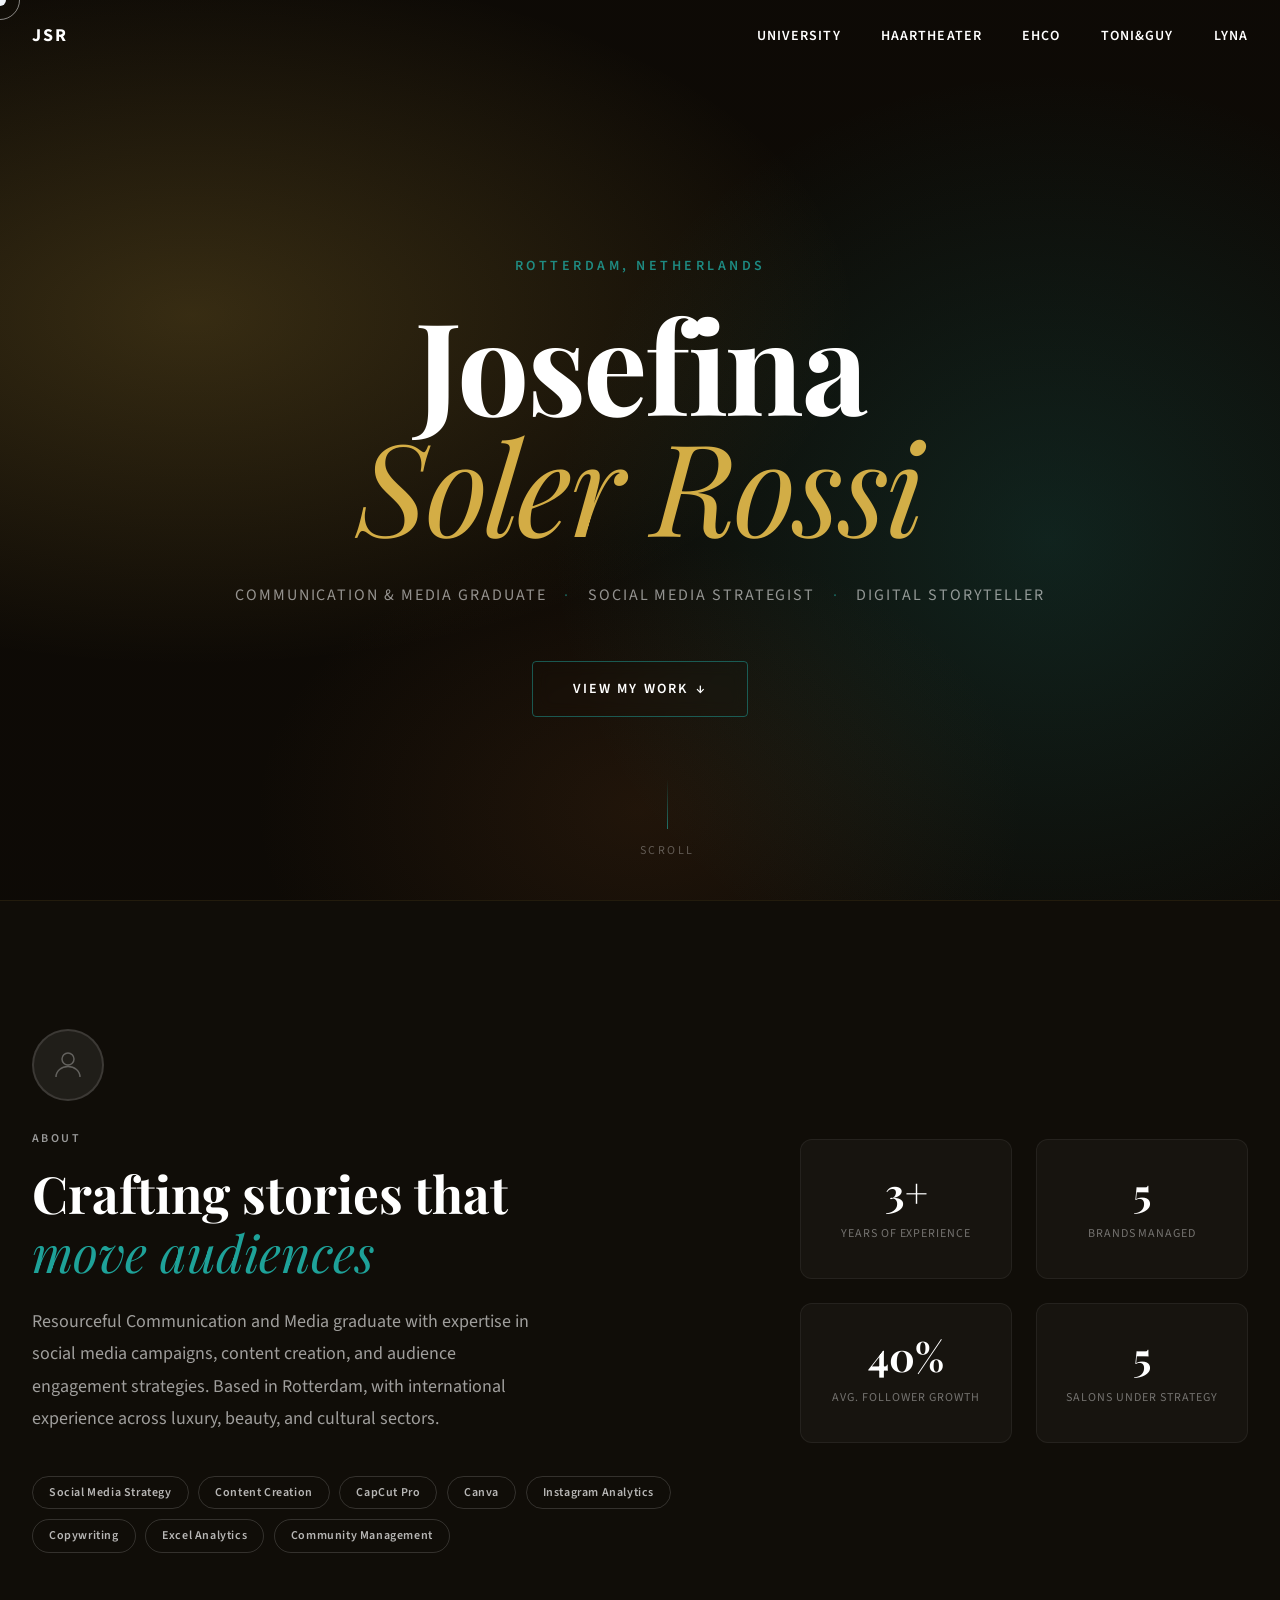
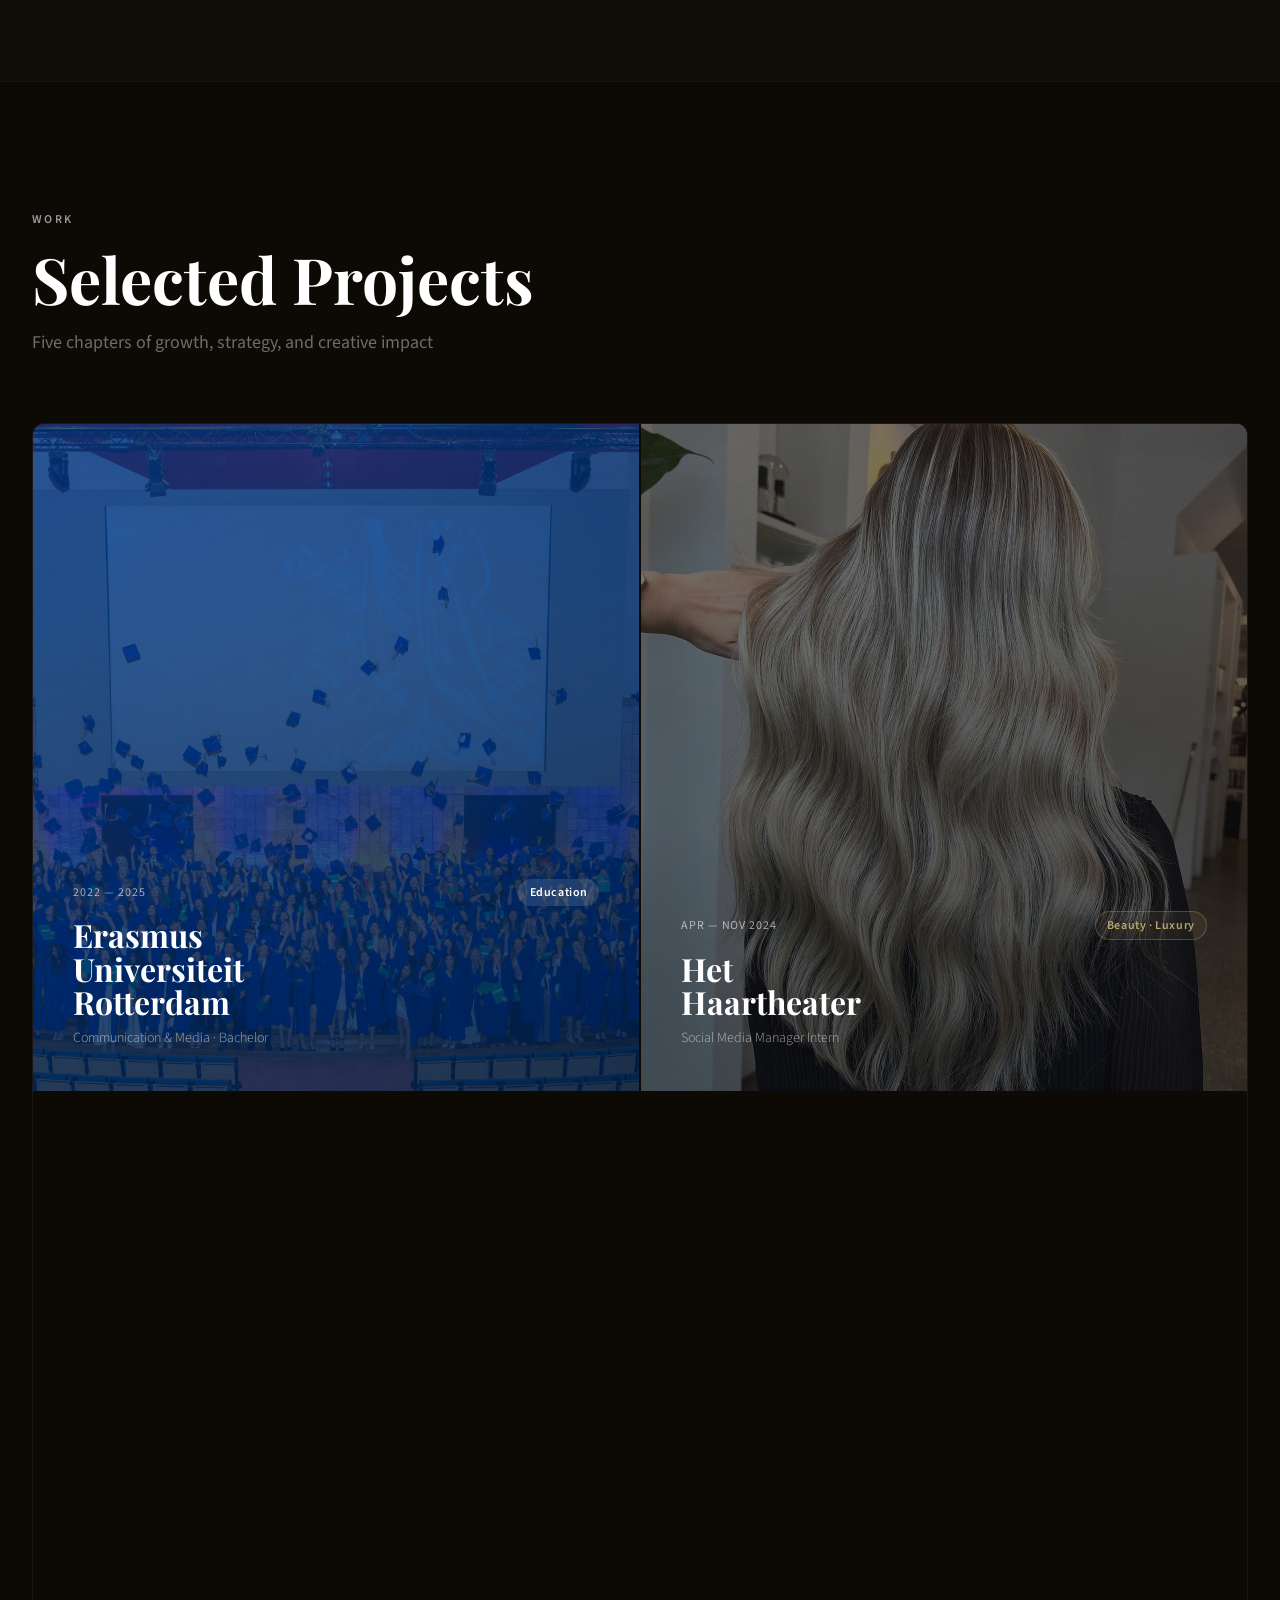
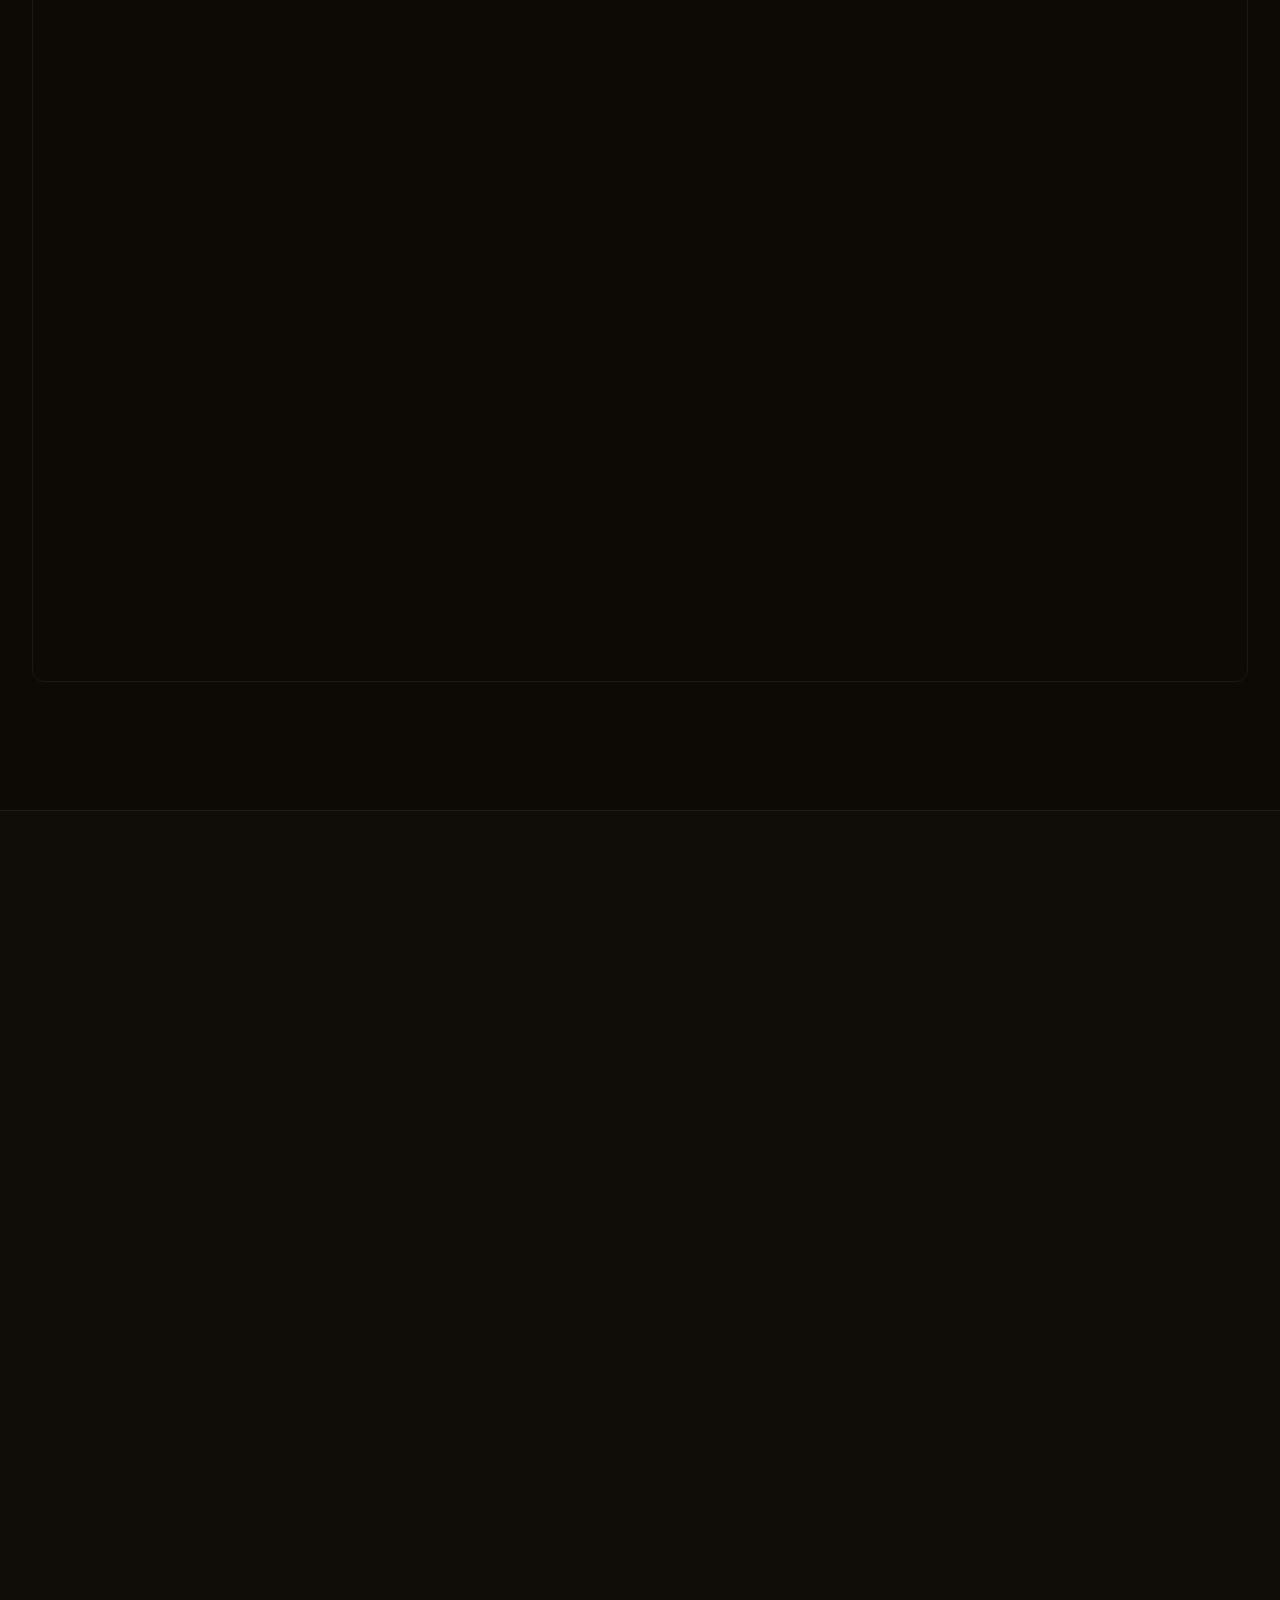
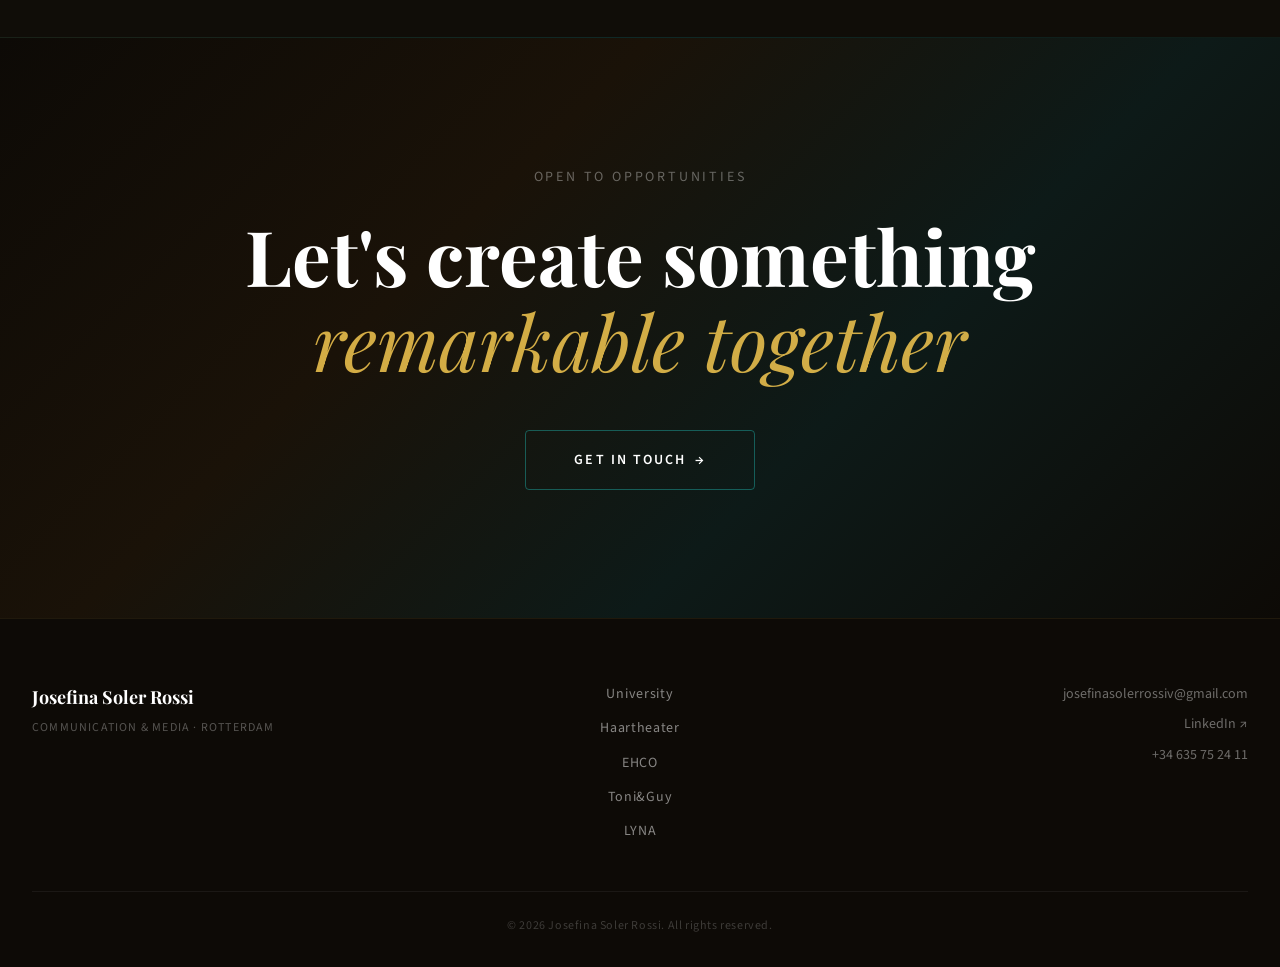
==== commit 853b3823: "Add LYNA project page (AI Content Creator Intern) Adds LYNA to nav, homepage grid, and footer across" ====
--- a/index.html
+++ b/index.html
@@ -39,6 +39,7 @@
         <li><a href="pages/haartheater.html" class="nav-link">Haartheater</a></li>
         <li><a href="pages/ehco.html" class="nav-link">EHCO</a></li>
         <li><a href="pages/toniandguy.html" class="nav-link">Toni&amp;Guy</a></li>
+        <li><a href="pages/lyna.html" class="nav-link">LYNA</a></li>
       </ul>
       <button class="nav-hamburger" aria-label="Toggle menu" aria-expanded="false" aria-controls="mobile-menu">
         <span></span>
@@ -56,6 +57,7 @@
       <li><a href="pages/haartheater.html" class="nav-mobile-link" style="color:#fff;">Haartheater</a></li>
       <li><a href="pages/ehco.html" class="nav-mobile-link" style="color:#fff;">EHCO</a></li>
       <li><a href="pages/toniandguy.html" class="nav-mobile-link" style="color:#fff;">Toni&amp;Guy</a></li>
+      <li><a href="pages/lyna.html" class="nav-mobile-link" style="color:#fff;">LYNA</a></li>
     </ul>
     <p class="nav-mobile-contact" style="color:rgba(255,255,255,0.4);">josefinasolerrossiv@gmail.com</p>
   </div>
@@ -136,7 +138,7 @@
             <span class="stat-label">Years of Experience</span>
           </div>
           <div class="stat-card scale-up delay-2">
-            <span class="stat-number" data-count="true" data-target="4" data-suffix="" data-duration="1500">4</span>
+            <span class="stat-number" data-count="true" data-target="5" data-suffix="" data-duration="1500">5</span>
             <span class="stat-label">Brands Managed</span>
           </div>
           <div class="stat-card scale-up delay-3">
@@ -160,7 +162,7 @@
       <div class="projects-header slide-up">
         <span class="section-label" style="color:var(--gray-400);">Work</span>
         <h2 id="projects-heading" class="projects-title">Selected Projects</h2>
-        <p class="projects-subtitle">Four chapters of growth, strategy, and creative impact</p>
+        <p class="projects-subtitle">Five chapters of growth, strategy, and creative impact</p>
       </div>
 
       <div class="projects-grid">
@@ -239,6 +241,26 @@
             </div>
             <div class="card-hover-overlay">
               <p class="card-description">Multi-channel marketing strategy for the Netherlands division of a global premium hair brand. +30% digital engagement across all channels in 9 months.</p>
+              <span class="card-cta">Explore <span class="arrow" aria-hidden="true">→</span></span>
+            </div>
+            <div class="card-accent" aria-hidden="true"></div>
+          </a>
+        </article>
+
+        <!-- Card 5 — LYNA -->
+        <article class="project-card card--lyna fade-in delay-5" data-cursor-hover>
+          <a href="pages/lyna.html" class="card-link" aria-label="View LYNA project">
+            <div class="card-bg" aria-hidden="true"></div>
+            <div class="card-content">
+              <div class="card-meta">
+                <span class="card-label">Aug — Sep 2026</span>
+                <span class="card-category">Wellness · AI</span>
+              </div>
+              <h3 class="card-title">LYNA</h3>
+              <p class="card-role">AI Content Creator Intern</p>
+            </div>
+            <div class="card-hover-overlay">
+              <p class="card-description">Designed the AI character behind LYNA, a menstrual cycle and nutrition app — from visual and personality research to test videos produced with Google Flow.</p>
               <span class="card-cta">Explore <span class="arrow" aria-hidden="true">→</span></span>
             </div>
             <div class="card-accent" aria-hidden="true"></div>
@@ -315,6 +337,7 @@
           <a href="pages/haartheater.html" class="footer-link">Haartheater</a>
           <a href="pages/ehco.html" class="footer-link">EHCO</a>
           <a href="pages/toniandguy.html" class="footer-link">Toni&amp;Guy</a>
+          <a href="pages/lyna.html" class="footer-link">LYNA</a>
         </nav>
         <div class="footer-contact">
           <a href="mailto:josefinasolerrossiv@gmail.com" class="footer-contact-link">josefinasolerrossiv@gmail.com</a>
--- a/assets/css/nav.css
+++ b/assets/css/nav.css
@@ -281,3 +281,14 @@
 .nav--toniandguy .scroll-progress {
   background: var(--tg-red);
 }
+
+/* LYNA — off-white, purple accent */
+.nav--lyna {
+  background: rgba(249, 249, 251, 0.92);
+  color: #26262e;
+  backdrop-filter: blur(12px);
+}
+
+.nav--lyna .scroll-progress {
+  background: linear-gradient(90deg, #4d3498, #cdfe05);
+}
--- a/assets/css/home.css
+++ b/assets/css/home.css
@@ -320,7 +320,6 @@
 .projects-grid {
   display: grid;
   grid-template-columns: repeat(2, 1fr);
-  grid-template-rows: repeat(2, auto);
   gap: 1.5px;
   border: 1.5px solid rgba(255,255,255,0.06);
   border-radius: var(--border-radius-lg);
@@ -547,6 +546,40 @@
   background: rgba(227,6,19,0.08);
 }
 
+/* ---- LYNA Card ---- */
+/* Fifth card spans full width as a closing highlight */
+.card--lyna {
+  color: var(--white);
+  grid-column: 1 / -1;
+  aspect-ratio: 21 / 9;
+  min-height: 260px;
+}
+
+.card--lyna .card-bg {
+  background: linear-gradient(135deg, #4d3498 0%, #26262e 70%);
+}
+
+.card--lyna .card-bg::after {
+  content: '';
+  position: absolute;
+  inset: 0;
+  background: radial-gradient(circle at 85% 30%, rgba(205,254,5,0.15) 0%, transparent 55%);
+}
+
+.card--lyna .card-hover-overlay {
+  background: rgba(38,38,46,0.95);
+}
+
+.card--lyna .card-accent {
+  background: linear-gradient(90deg, #4d3498, #cdfe05);
+}
+
+.card--lyna .card-category {
+  color: #cdfe05;
+  border: 1px solid rgba(205,254,5,0.3);
+  background: rgba(205,254,5,0.08);
+}
+
 /* ============================================================
    APPROACH SECTION
    ============================================================ */
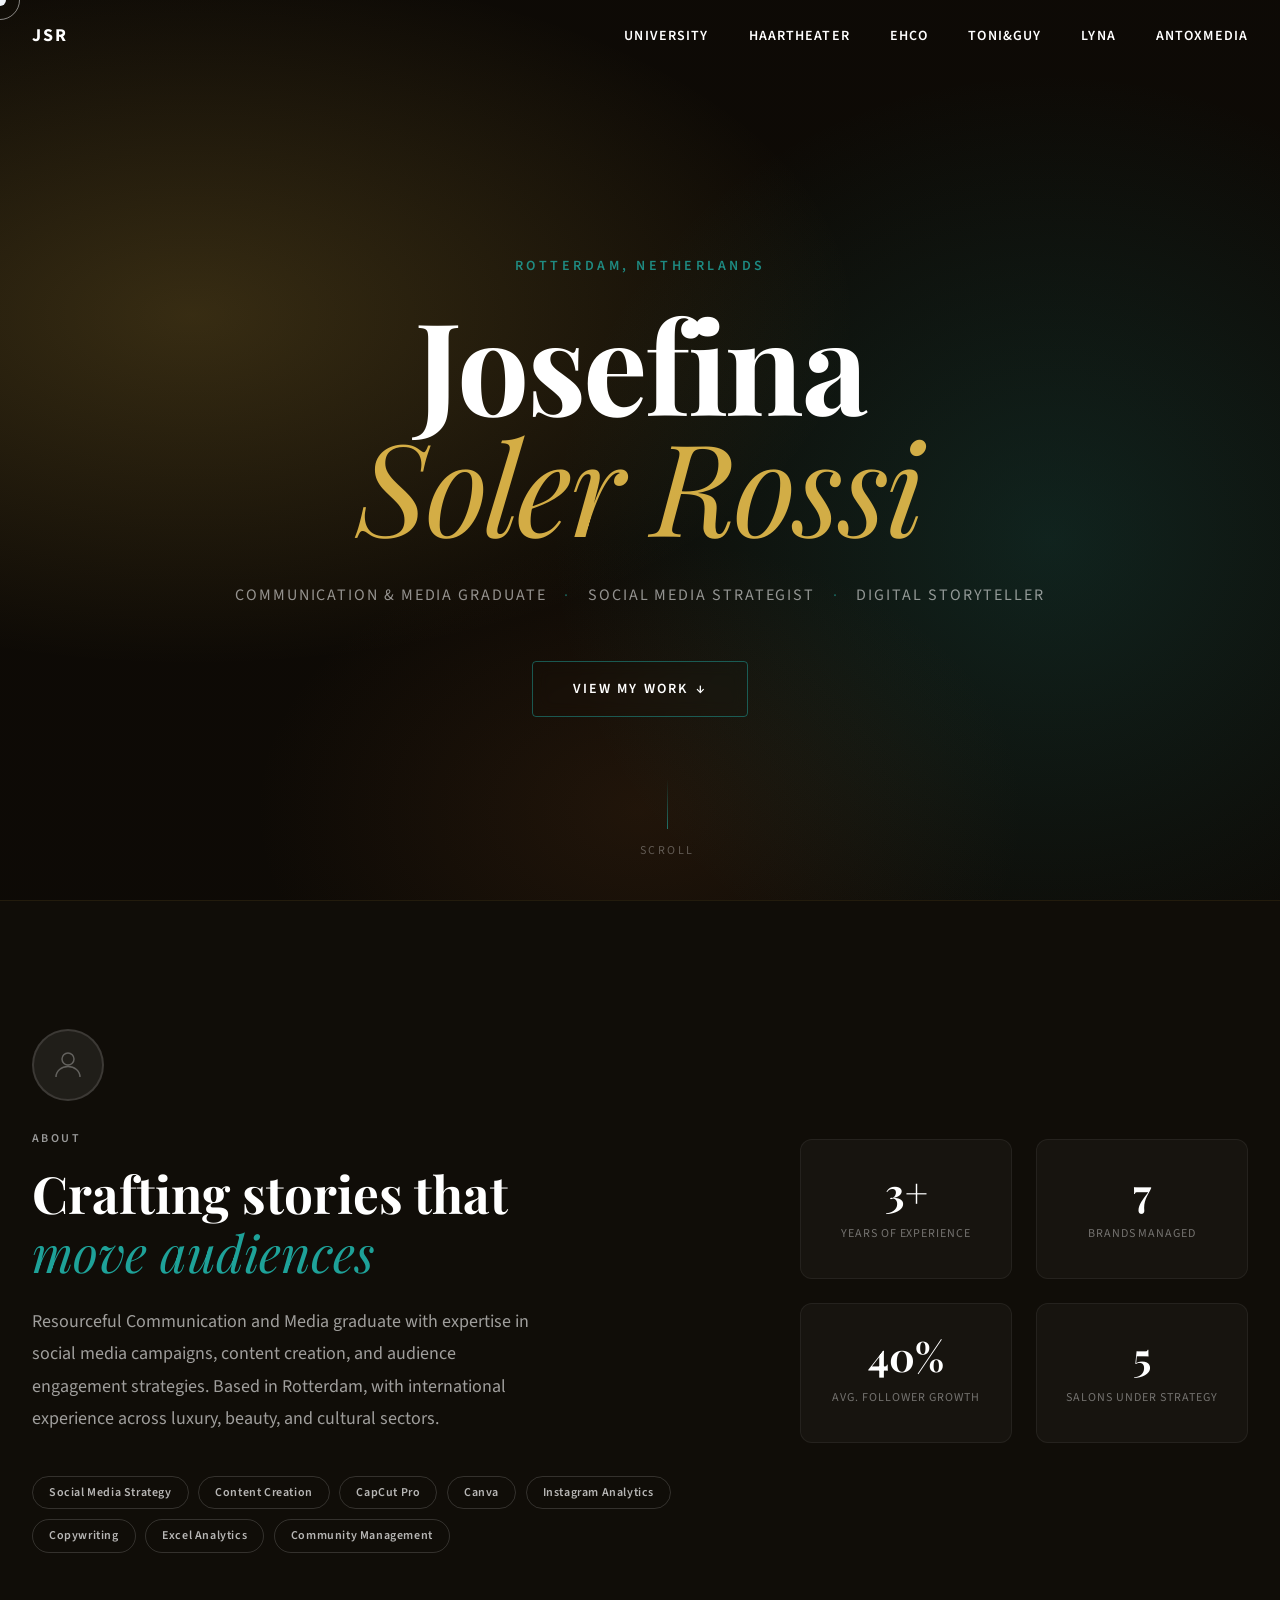
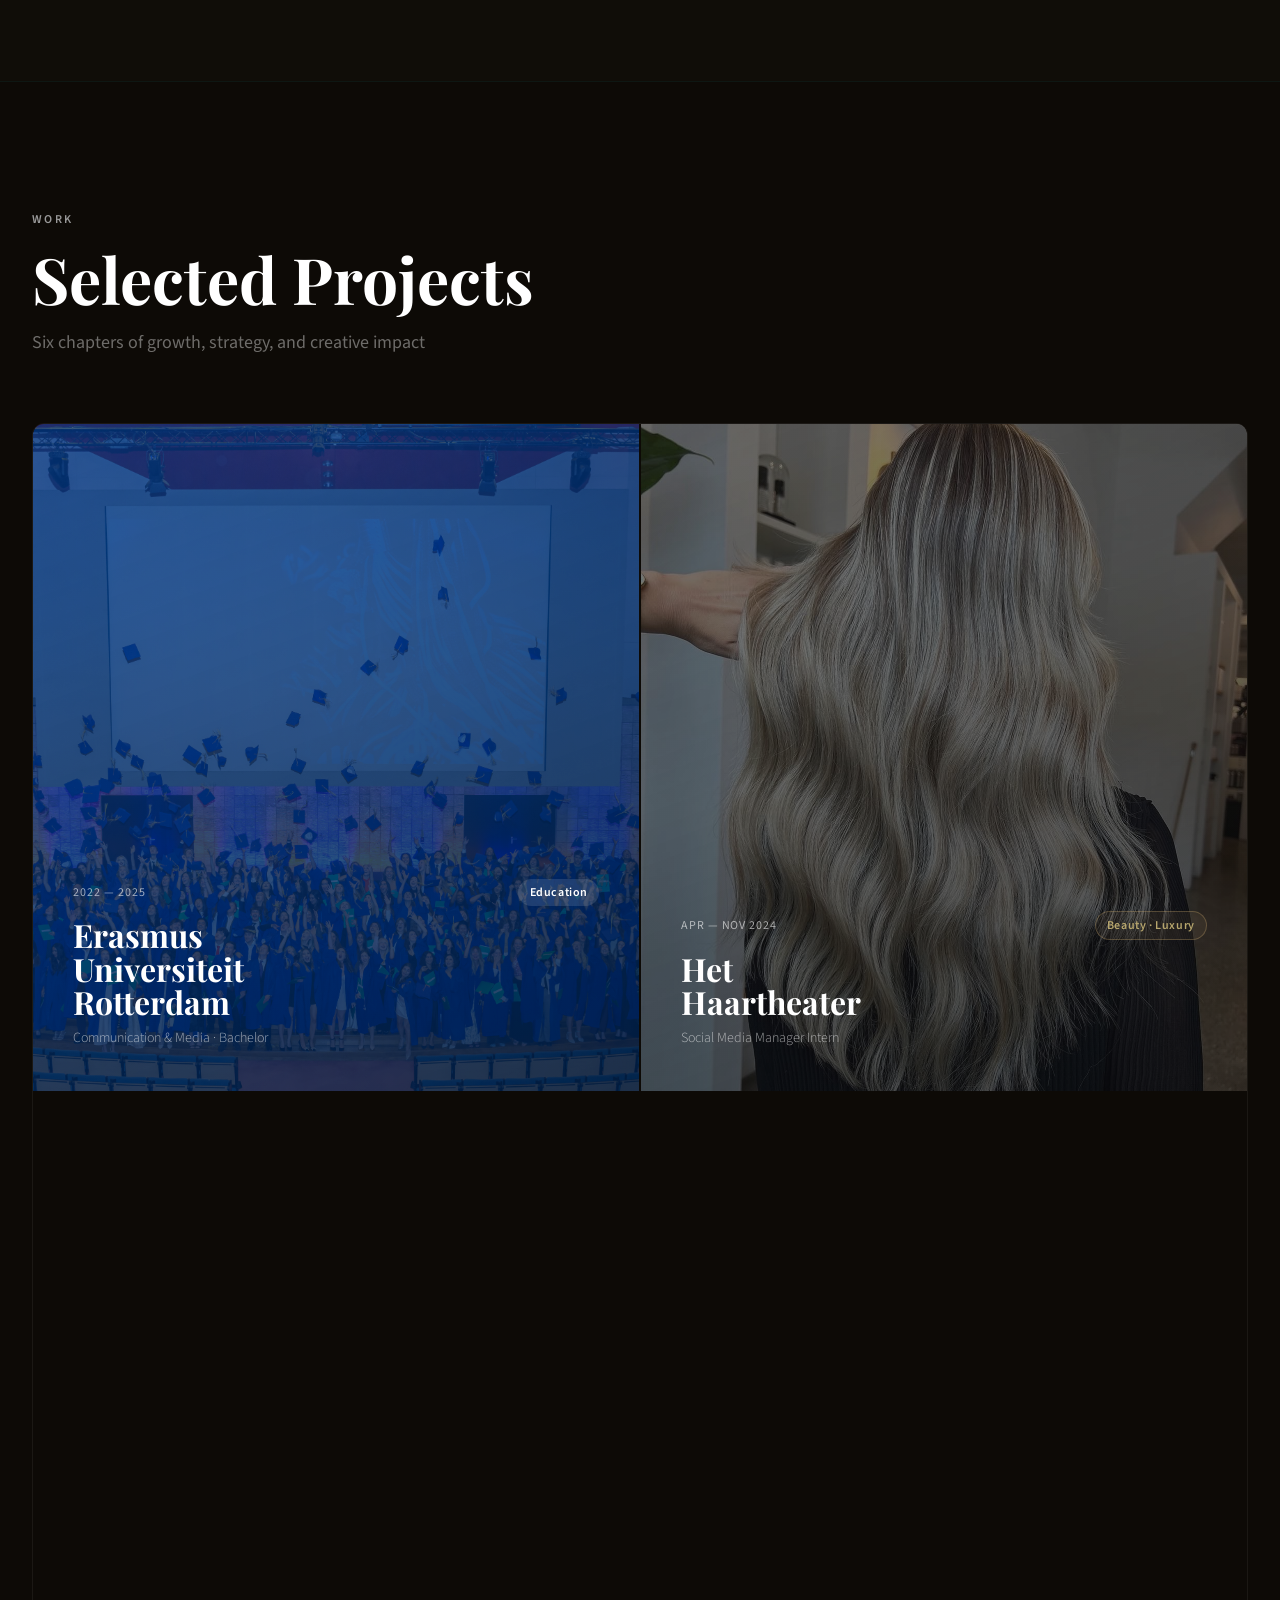
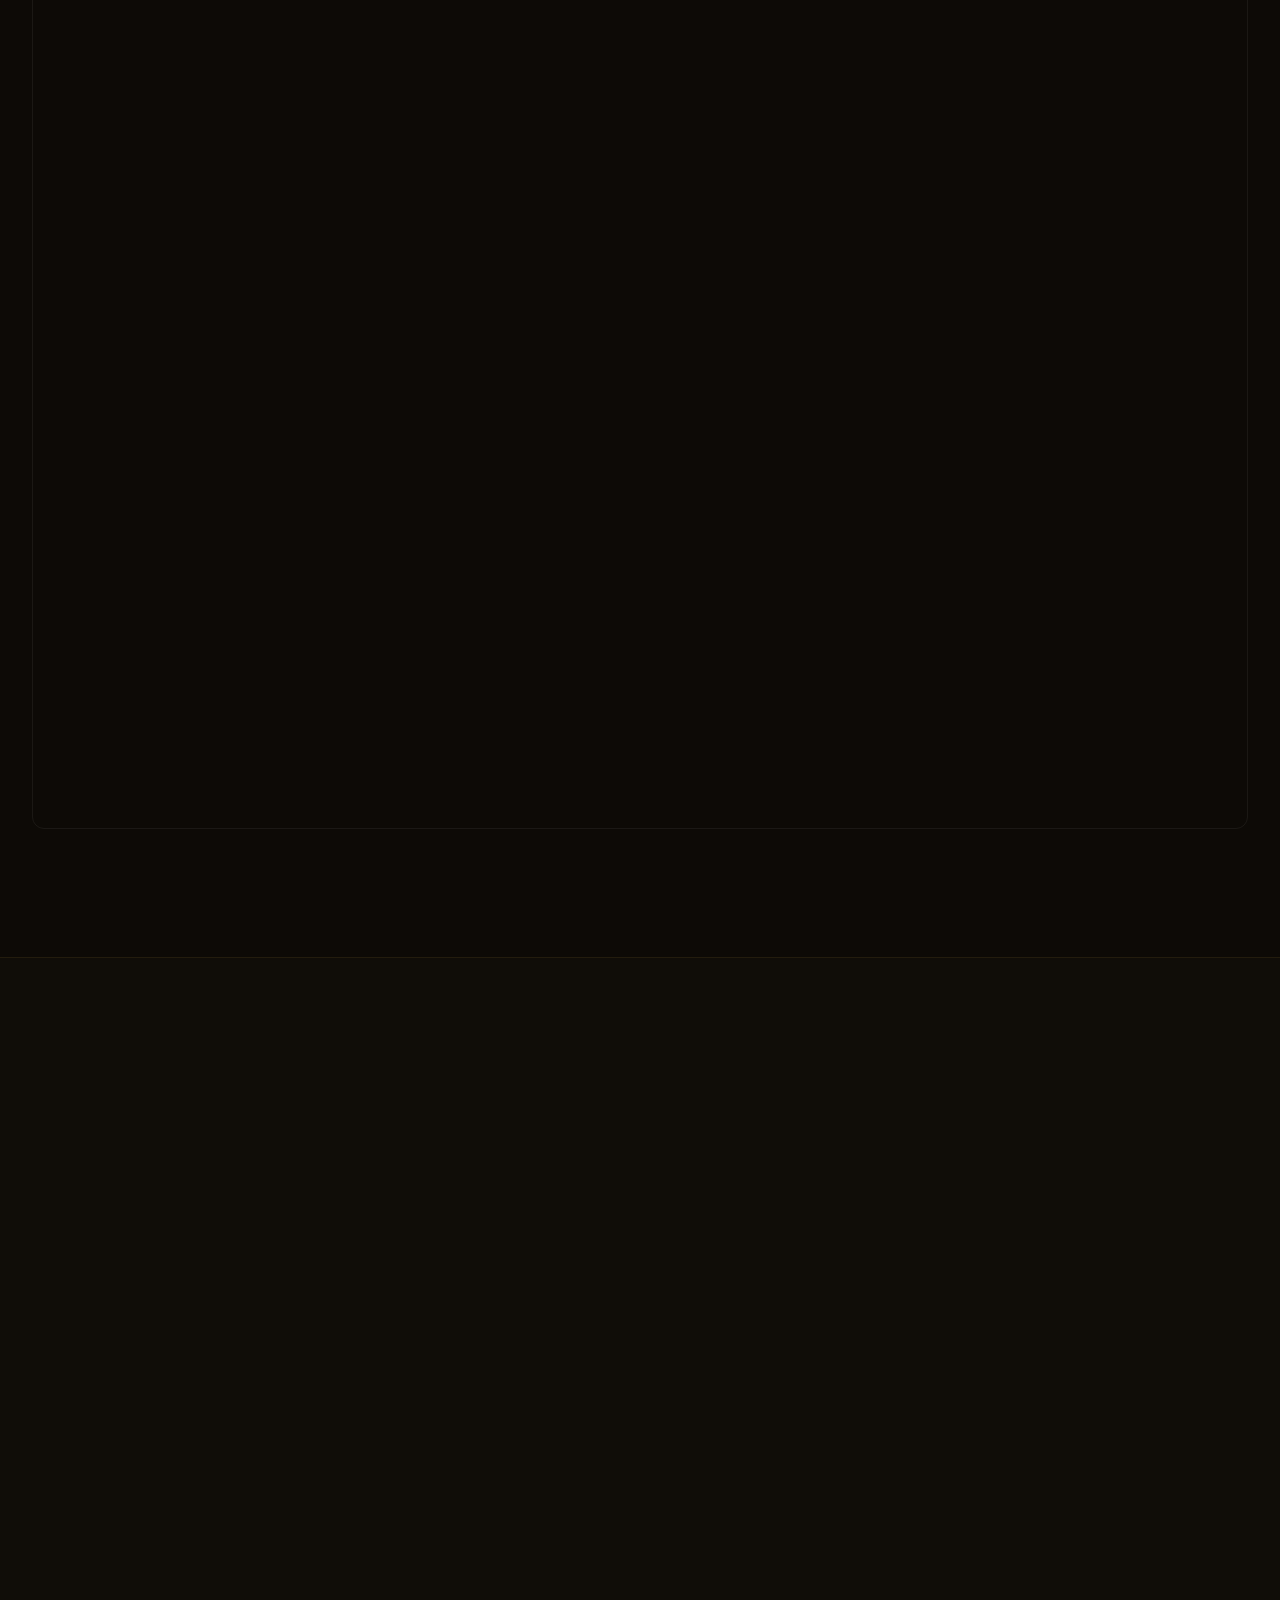
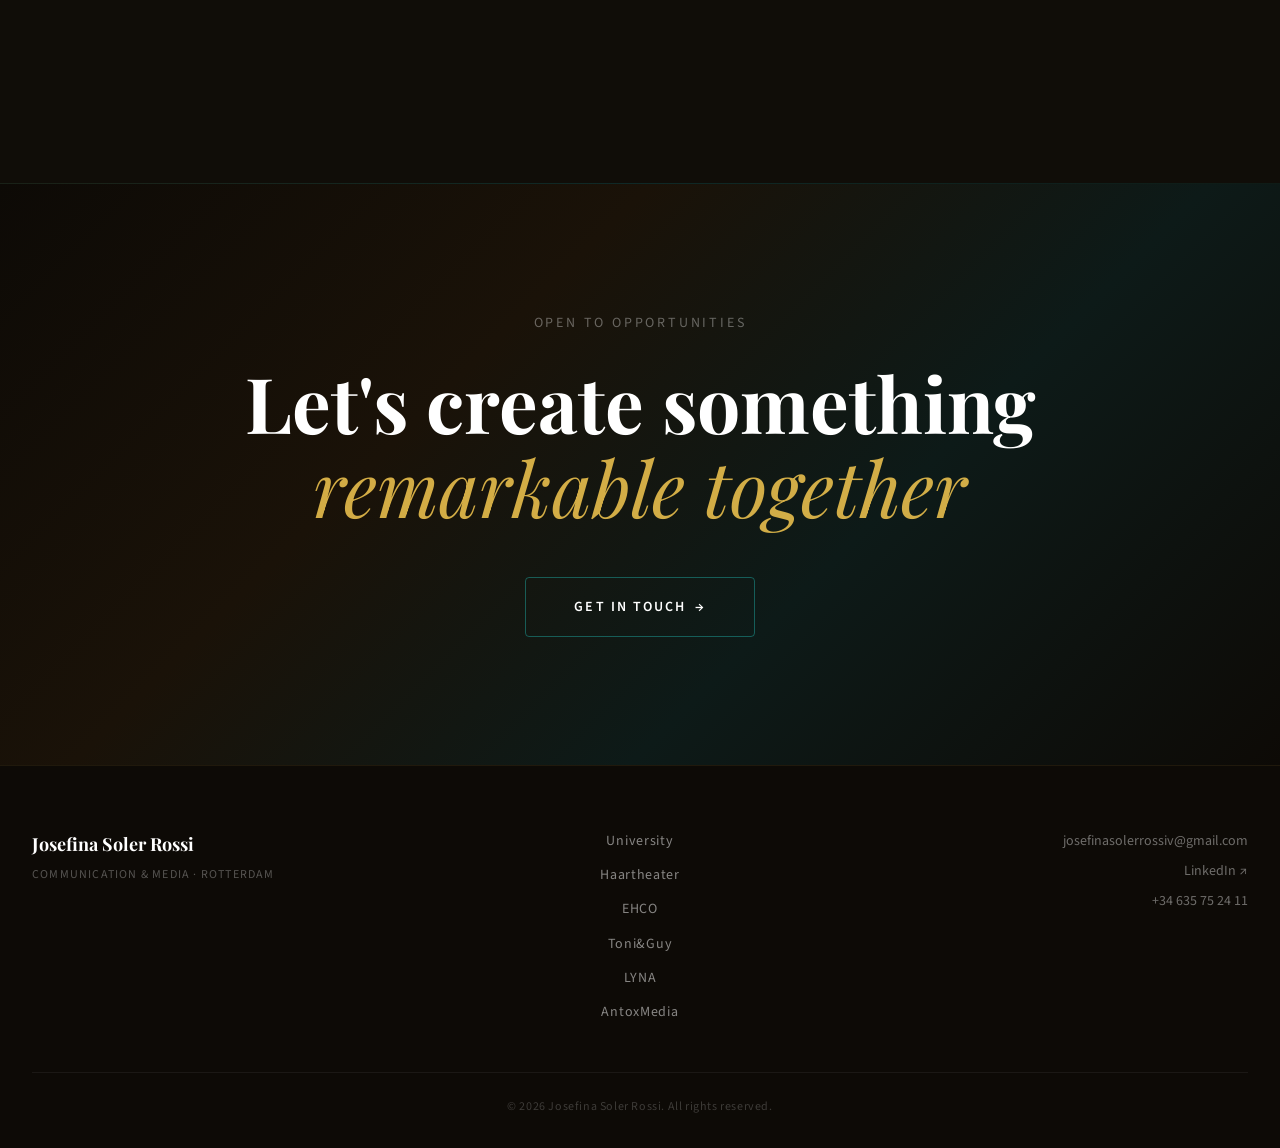
==== commit 94266ffc: "Add AntoxMedia project page with Budare/Mokambo split New page for the Social Media Manager & Conten" ====
--- a/index.html
+++ b/index.html
@@ -40,6 +40,7 @@
         <li><a href="pages/ehco.html" class="nav-link">EHCO</a></li>
         <li><a href="pages/toniandguy.html" class="nav-link">Toni&amp;Guy</a></li>
         <li><a href="pages/lyna.html" class="nav-link">LYNA</a></li>
+        <li><a href="pages/antoxmedia.html" class="nav-link">AntoxMedia</a></li>
       </ul>
       <button class="nav-hamburger" aria-label="Toggle menu" aria-expanded="false" aria-controls="mobile-menu">
         <span></span>
@@ -58,6 +59,7 @@
       <li><a href="pages/ehco.html" class="nav-mobile-link" style="color:#fff;">EHCO</a></li>
       <li><a href="pages/toniandguy.html" class="nav-mobile-link" style="color:#fff;">Toni&amp;Guy</a></li>
       <li><a href="pages/lyna.html" class="nav-mobile-link" style="color:#fff;">LYNA</a></li>
+      <li><a href="pages/antoxmedia.html" class="nav-mobile-link" style="color:#fff;">AntoxMedia</a></li>
     </ul>
     <p class="nav-mobile-contact" style="color:rgba(255,255,255,0.4);">josefinasolerrossiv@gmail.com</p>
   </div>
@@ -138,7 +140,7 @@
             <span class="stat-label">Years of Experience</span>
           </div>
           <div class="stat-card scale-up delay-2">
-            <span class="stat-number" data-count="true" data-target="5" data-suffix="" data-duration="1500">5</span>
+            <span class="stat-number" data-count="true" data-target="7" data-suffix="" data-duration="1500">7</span>
             <span class="stat-label">Brands Managed</span>
           </div>
           <div class="stat-card scale-up delay-3">
@@ -162,7 +164,7 @@
       <div class="projects-header slide-up">
         <span class="section-label" style="color:var(--gray-400);">Work</span>
         <h2 id="projects-heading" class="projects-title">Selected Projects</h2>
-        <p class="projects-subtitle">Five chapters of growth, strategy, and creative impact</p>
+        <p class="projects-subtitle">Six chapters of growth, strategy, and creative impact</p>
       </div>
 
       <div class="projects-grid">
@@ -261,6 +263,26 @@
             </div>
             <div class="card-hover-overlay">
               <p class="card-description">Designed the AI character behind LYNA, a menstrual cycle and nutrition app — from visual and personality research to test videos produced with Google Flow.</p>
+              <span class="card-cta">Explore <span class="arrow" aria-hidden="true">→</span></span>
+            </div>
+            <div class="card-accent" aria-hidden="true"></div>
+          </a>
+        </article>
+
+        <!-- Card 6 — AntoxMedia -->
+        <article class="project-card card--antoxmedia fade-in delay-6" data-cursor-hover>
+          <a href="pages/antoxmedia.html" class="card-link" aria-label="View AntoxMedia project">
+            <div class="card-bg" aria-hidden="true"></div>
+            <div class="card-content">
+              <div class="card-meta">
+                <span class="card-label">May 2026 — Present</span>
+                <span class="card-category">Marketing · AI Agency</span>
+              </div>
+              <h3 class="card-title">Antox<br />Media</h3>
+              <p class="card-role">Social Media Manager &amp; Content Editor</p>
+            </div>
+            <div class="card-hover-overlay">
+              <p class="card-description">Managing Instagram and TikTok for two client brands at an AI-driven marketing agency — Budare and Mokambo — from video editing to community management.</p>
               <span class="card-cta">Explore <span class="arrow" aria-hidden="true">→</span></span>
             </div>
             <div class="card-accent" aria-hidden="true"></div>
@@ -338,6 +360,7 @@
           <a href="pages/ehco.html" class="footer-link">EHCO</a>
           <a href="pages/toniandguy.html" class="footer-link">Toni&amp;Guy</a>
           <a href="pages/lyna.html" class="footer-link">LYNA</a>
+          <a href="pages/antoxmedia.html" class="footer-link">AntoxMedia</a>
         </nav>
         <div class="footer-contact">
           <a href="mailto:josefinasolerrossiv@gmail.com" class="footer-contact-link">josefinasolerrossiv@gmail.com</a>
--- a/assets/css/nav.css
+++ b/assets/css/nav.css
@@ -292,3 +292,14 @@
 .nav--lyna .scroll-progress {
   background: linear-gradient(90deg, #4d3498, #cdfe05);
 }
+
+/* AntoxMedia — graphite, violet accent */
+.nav--antoxmedia {
+  background: rgba(20, 22, 26, 0.92);
+  color: var(--white);
+  backdrop-filter: blur(12px);
+}
+
+.nav--antoxmedia .scroll-progress {
+  background: linear-gradient(90deg, #6c5ce7, #f5a623);
+}
--- a/assets/css/home.css
+++ b/assets/css/home.css
@@ -547,12 +547,8 @@
 }
 
 /* ---- LYNA Card ---- */
-/* Fifth card spans full width as a closing highlight */
 .card--lyna {
   color: var(--white);
-  grid-column: 1 / -1;
-  aspect-ratio: 21 / 9;
-  min-height: 260px;
 }
 
 .card--lyna .card-bg {
@@ -578,6 +574,38 @@
   color: #cdfe05;
   border: 1px solid rgba(205,254,5,0.3);
   background: rgba(205,254,5,0.08);
+}
+
+/* ---- AntoxMedia Card ---- */
+.card--antoxmedia {
+  color: var(--white);
+}
+
+.card--antoxmedia .card-bg {
+  background: linear-gradient(135deg, #14161a 0%, #14161a 55%, #6c5ce7 220%);
+}
+
+.card--antoxmedia .card-bg::after {
+  content: '';
+  position: absolute;
+  inset: 0;
+  background:
+    radial-gradient(circle at 20% 20%, rgba(108,92,231,0.35) 0%, transparent 45%),
+    radial-gradient(circle at 85% 80%, rgba(245,166,35,0.25) 0%, transparent 45%);
+}
+
+.card--antoxmedia .card-hover-overlay {
+  background: rgba(20,22,26,0.95);
+}
+
+.card--antoxmedia .card-accent {
+  background: linear-gradient(90deg, #6c5ce7, #f5a623);
+}
+
+.card--antoxmedia .card-category {
+  color: #a29bfe;
+  border: 1px solid rgba(162,155,254,0.3);
+  background: rgba(162,155,254,0.08);
 }
 
 /* ============================================================
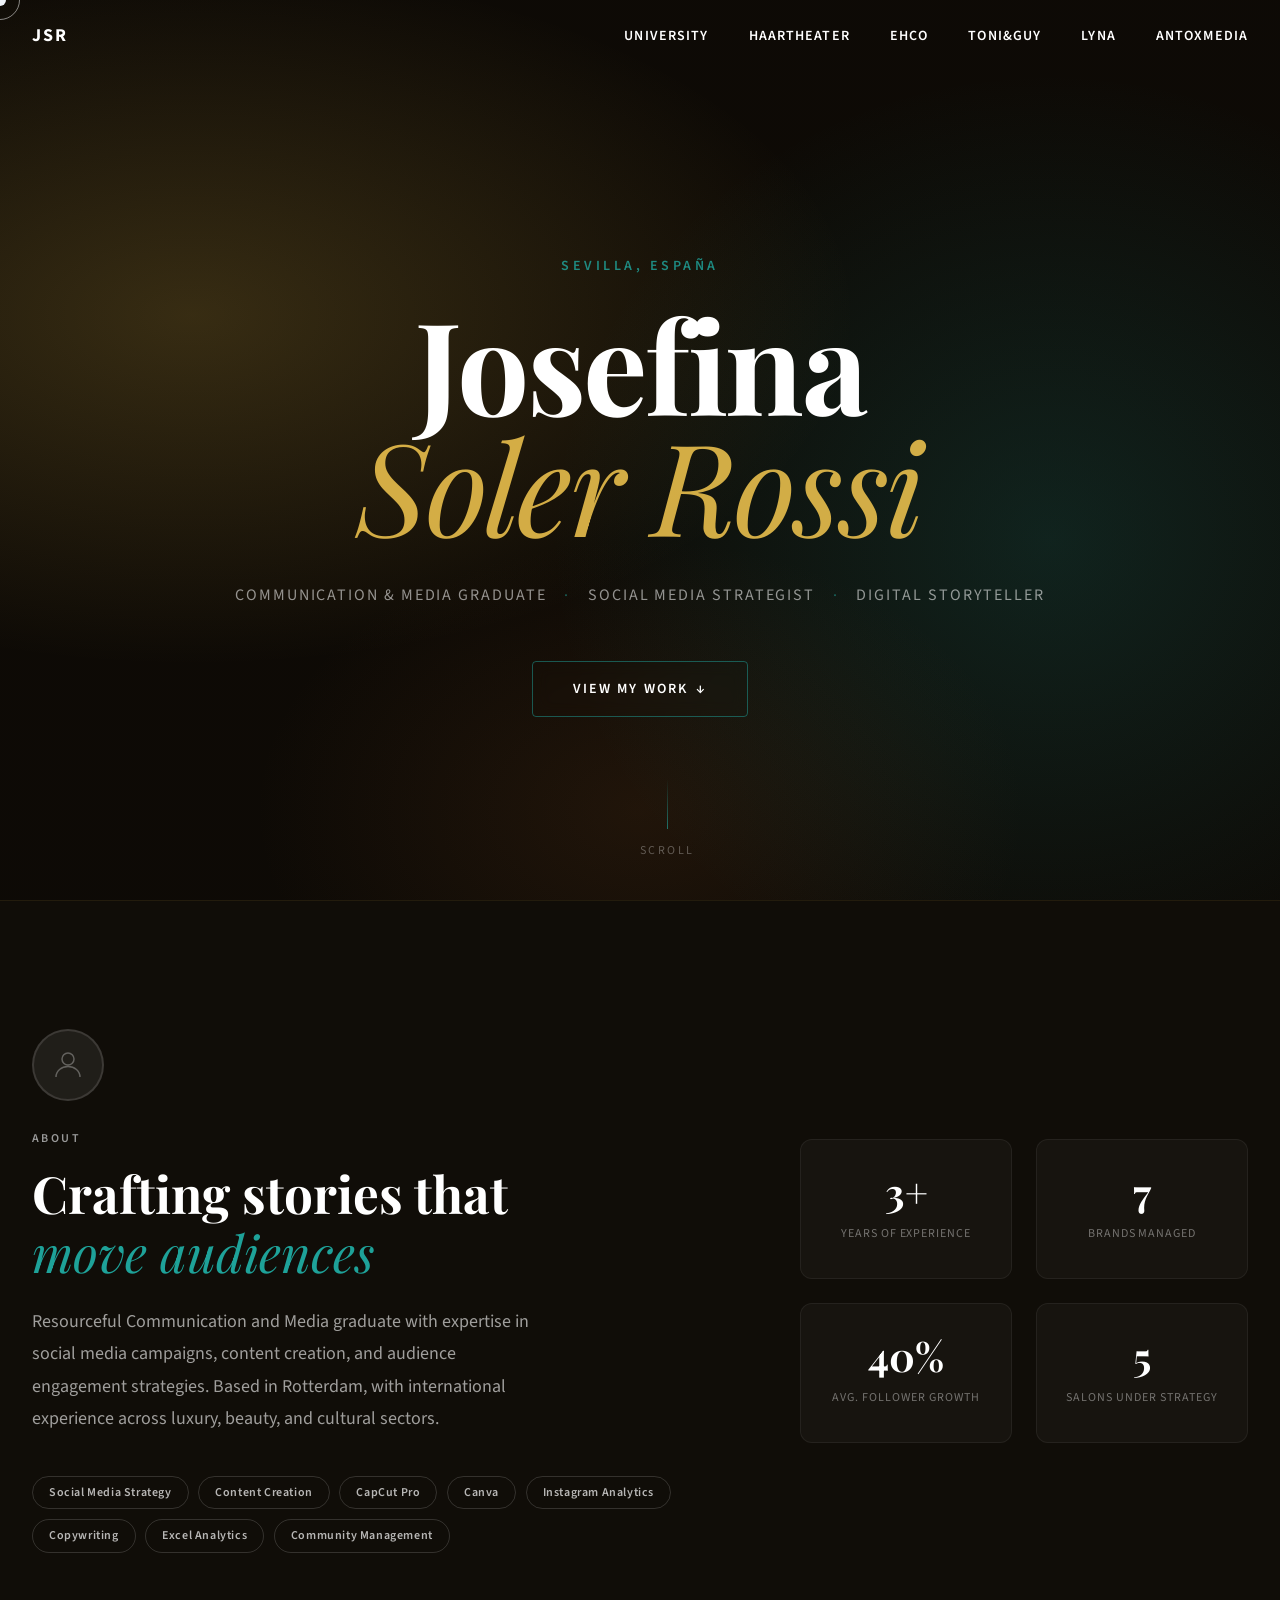
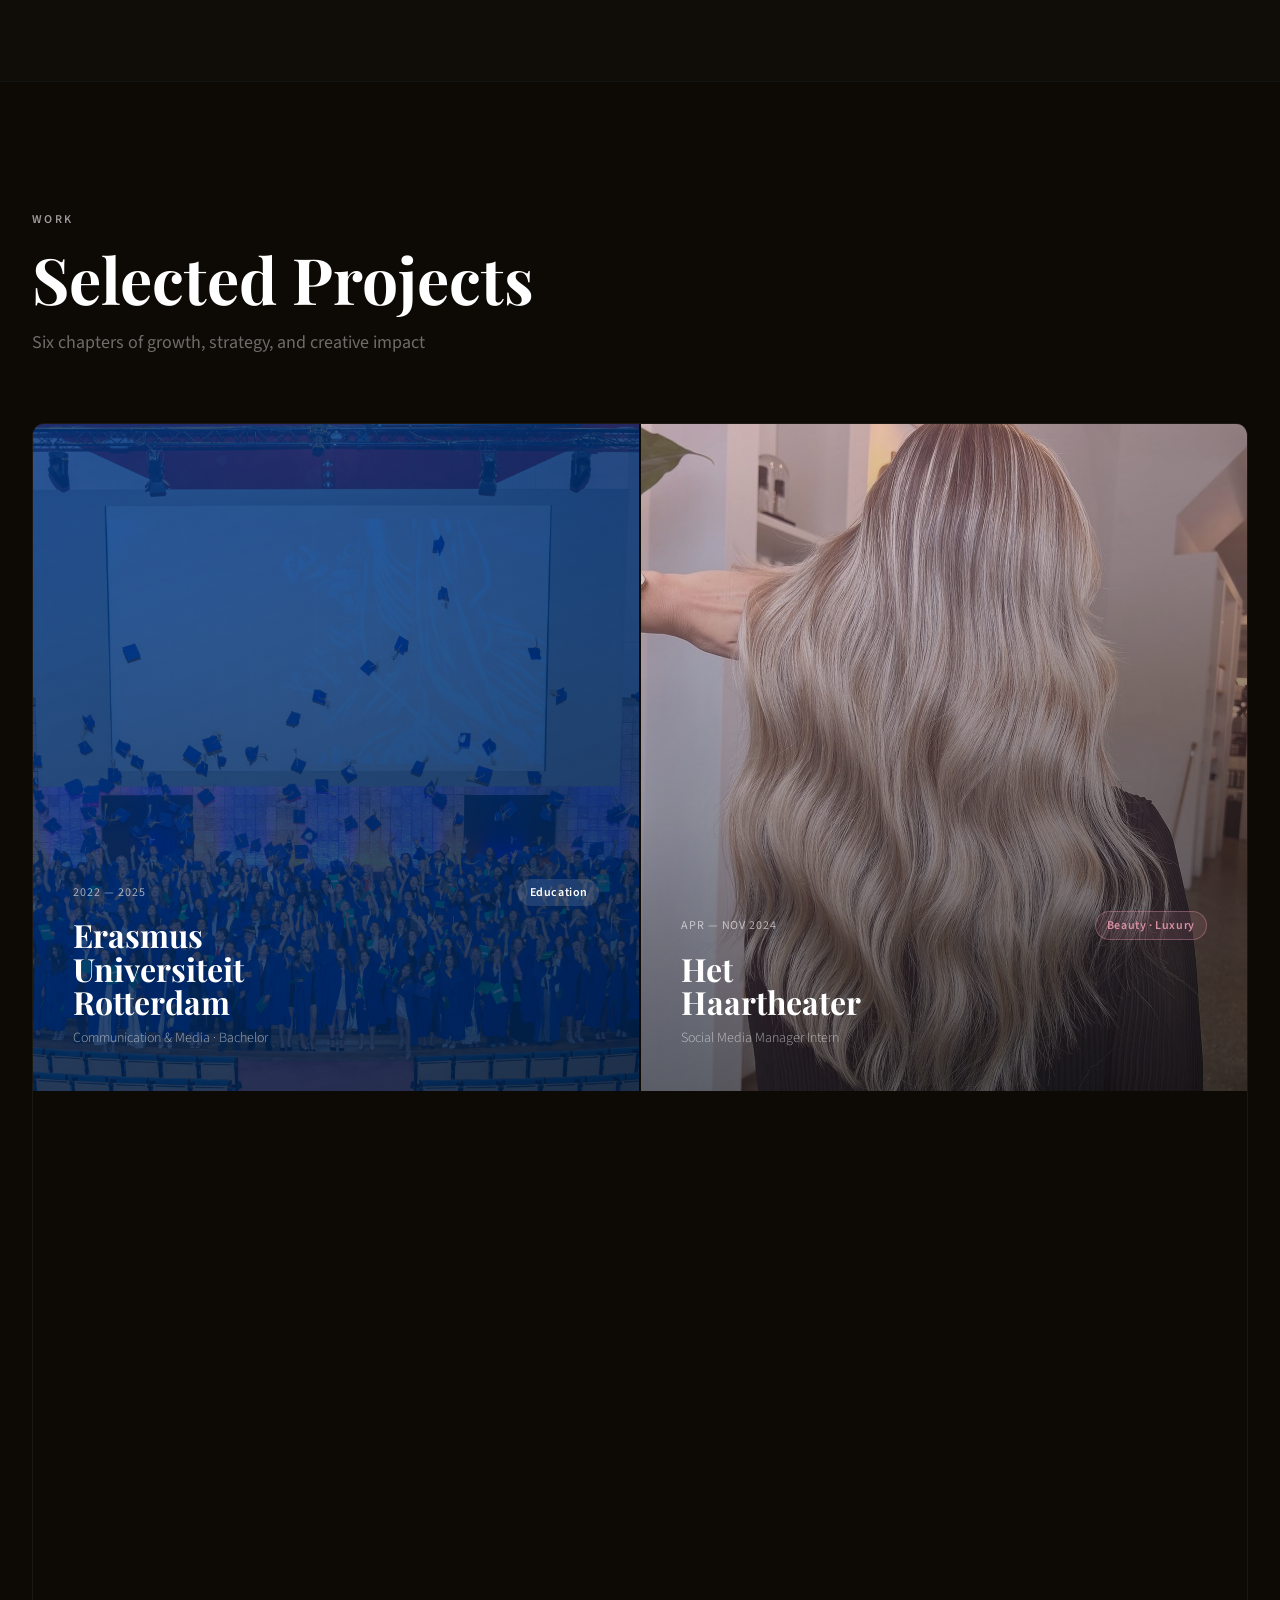
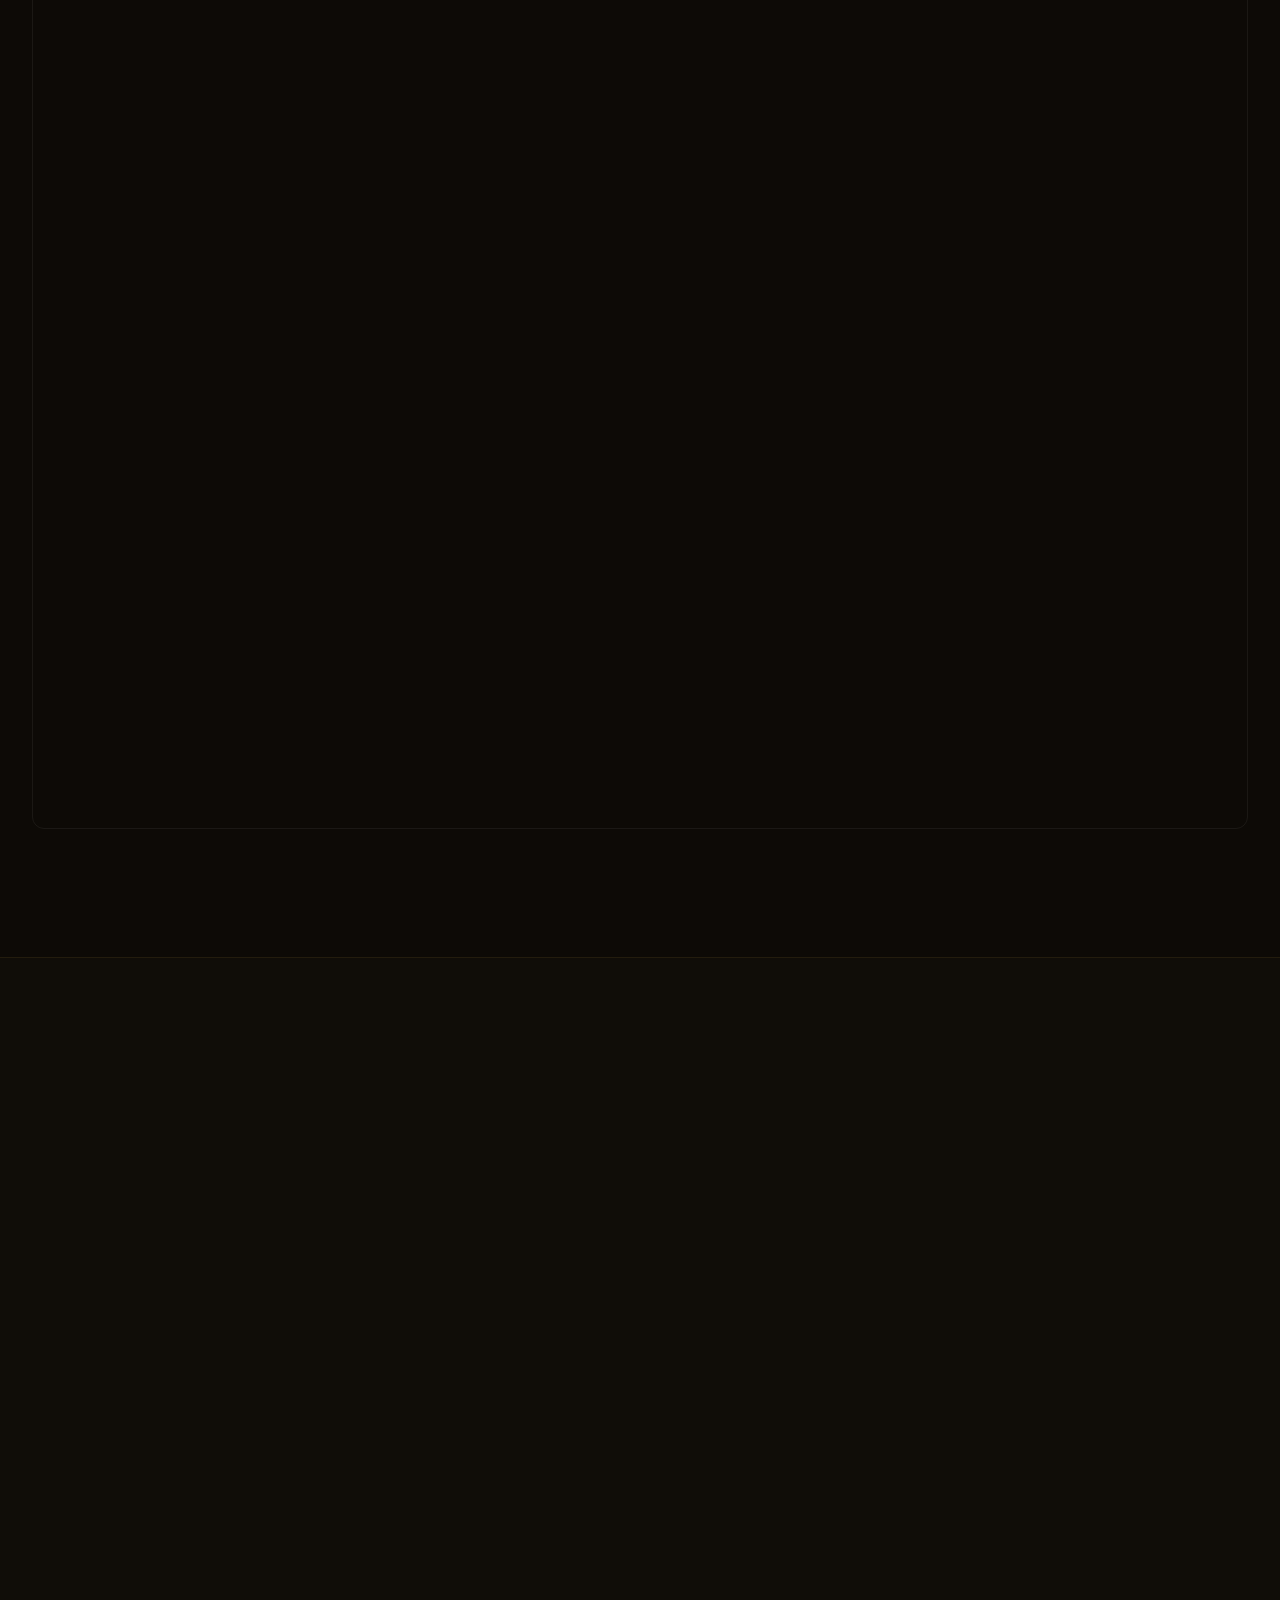
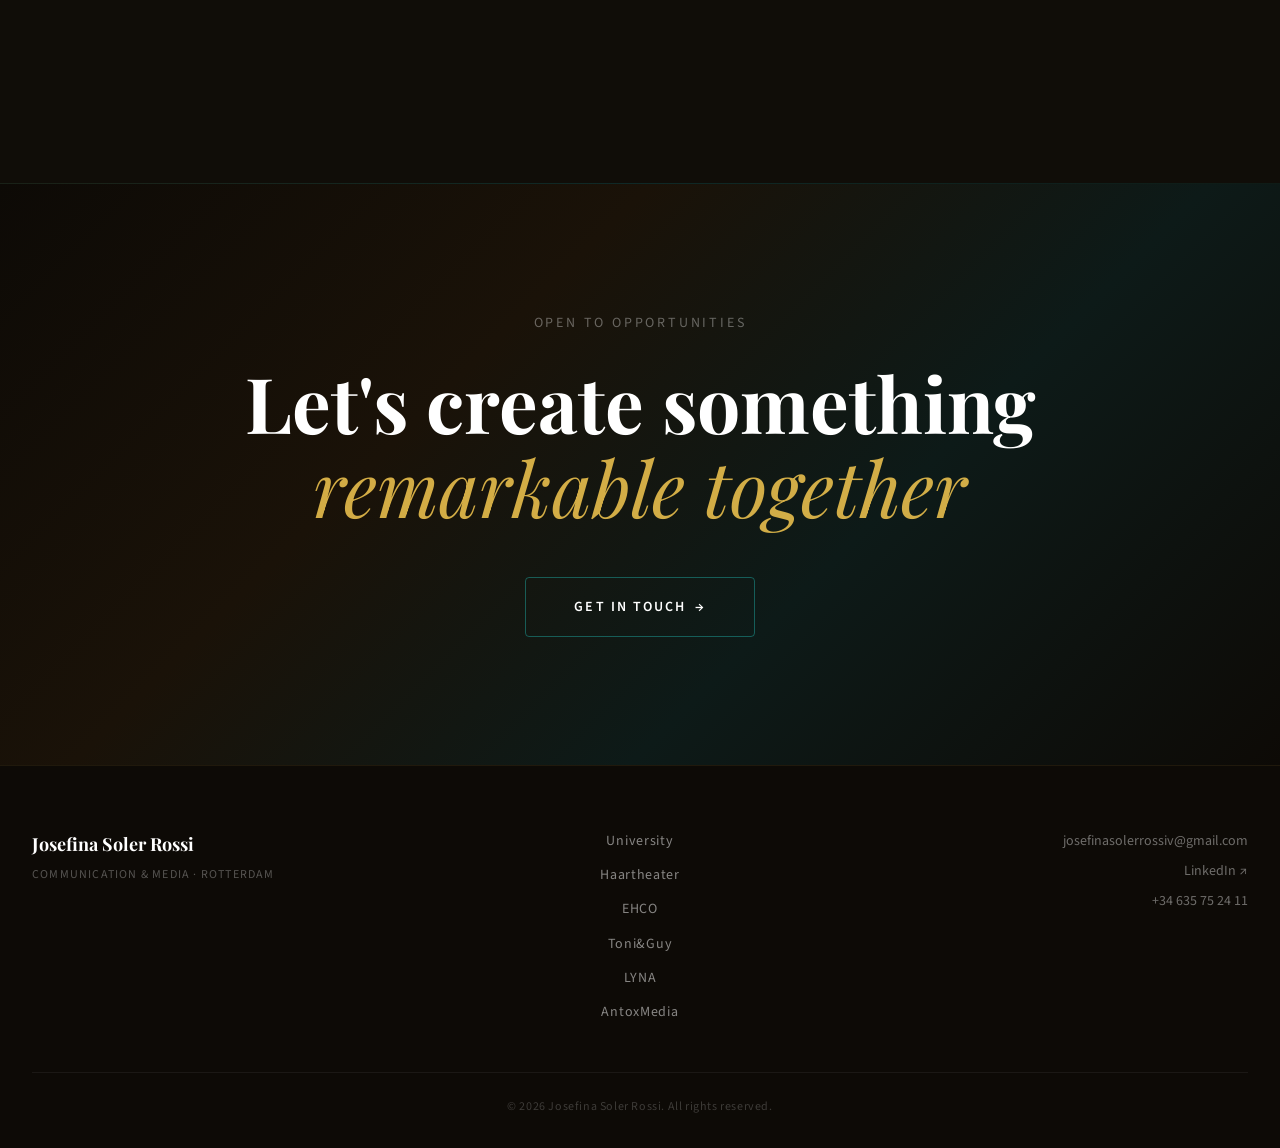
==== commit d3995923: "Update current location and add photo backgrounds to project cards Changes the hero location badge f" ====
--- a/index.html
+++ b/index.html
@@ -72,7 +72,7 @@
     <div class="hero-bg" aria-hidden="true"></div>
 
     <div class="hero-content">
-      <p class="hero-eyebrow fade-in delay-1">Rotterdam, Netherlands</p>
+      <p class="hero-eyebrow fade-in delay-1">Sevilla, España</p>
       <h1 class="hero-name fade-in delay-2">
         Josefina<br />
         <em>Soler Rossi</em>
--- a/assets/css/global.css
+++ b/assets/css/global.css
@@ -17,11 +17,11 @@
   --uni-dark: #001f47;
 
   /* === HAARTHEATER === */
-  --haar-bg: #000000;
-  --haar-cream: #ffffff;
-  --haar-rose: #bfd2ce;
-  --haar-gold: #b7a66d;
-  --haar-dark: #002E24;
+  --haar-bg: #fffbfc;
+  --haar-cream: #2b2422;
+  --haar-rose: #e8a4b3;
+  --haar-gold: #d88fa3;
+  --haar-dark: #fdeef1;
 
   /* === EHCO — Blue · White · Gold === */
   --ehco-terra: #1a56db;
--- a/assets/css/nav.css
+++ b/assets/css/nav.css
@@ -251,7 +251,7 @@
 
 /* Haartheater — dark */
 .nav--haartheater {
-  background: rgba(10, 10, 10, 0.95);
+  background: rgba(255, 251, 252, 0.92);
   color: var(--haar-cream);
   backdrop-filter: blur(12px);
 }
--- a/assets/css/home.css
+++ b/assets/css/home.css
@@ -479,17 +479,17 @@
 
 /* ---- Haartheater Card ---- */
 .card--haartheater {
-  color: var(--haar-cream);
+  color: var(--white);
 }
 
 .card--haartheater .card-bg {
   background:
-    linear-gradient(160deg, rgba(26,26,26,0.55) 0%, rgba(10,10,10,0.75) 100%),
+    linear-gradient(160deg, rgba(232,164,179,0.35) 0%, rgba(20,16,16,0.78) 100%),
     url('../images/card-haartheater.png') center/cover no-repeat;
 }
 
 .card--haartheater .card-hover-overlay {
-  background: rgba(10,10,10,0.93);
+  background: rgba(30,20,22,0.93);
 }
 
 .card--haartheater .card-accent {
@@ -498,8 +498,8 @@
 
 .card--haartheater .card-category {
   color: var(--haar-gold);
-  border: 1px solid rgba(201,169,110,0.3);
-  background: rgba(201,169,110,0.08);
+  border: 1px solid rgba(216,143,163,0.4);
+  background: rgba(216,143,163,0.12);
 }
 
 /* ---- EHCO Card ---- */
@@ -552,7 +552,9 @@
 }
 
 .card--lyna .card-bg {
-  background: linear-gradient(135deg, #4d3498 0%, #26262e 70%);
+  background:
+    linear-gradient(160deg, rgba(77,52,152,0.68) 0%, rgba(38,38,46,0.82) 100%),
+    url('../images/card-lyna.jpg') center 20%/cover no-repeat;
 }
 
 .card--lyna .card-bg::after {
@@ -582,7 +584,9 @@
 }
 
 .card--antoxmedia .card-bg {
-  background: linear-gradient(135deg, #14161a 0%, #14161a 55%, #6c5ce7 220%);
+  background:
+    linear-gradient(160deg, rgba(20,22,26,0.55) 0%, rgba(13,13,13,0.82) 100%),
+    url('../images/card-antoxmedia.jpg') center 25%/cover no-repeat;
 }
 
 .card--antoxmedia .card-bg::after {
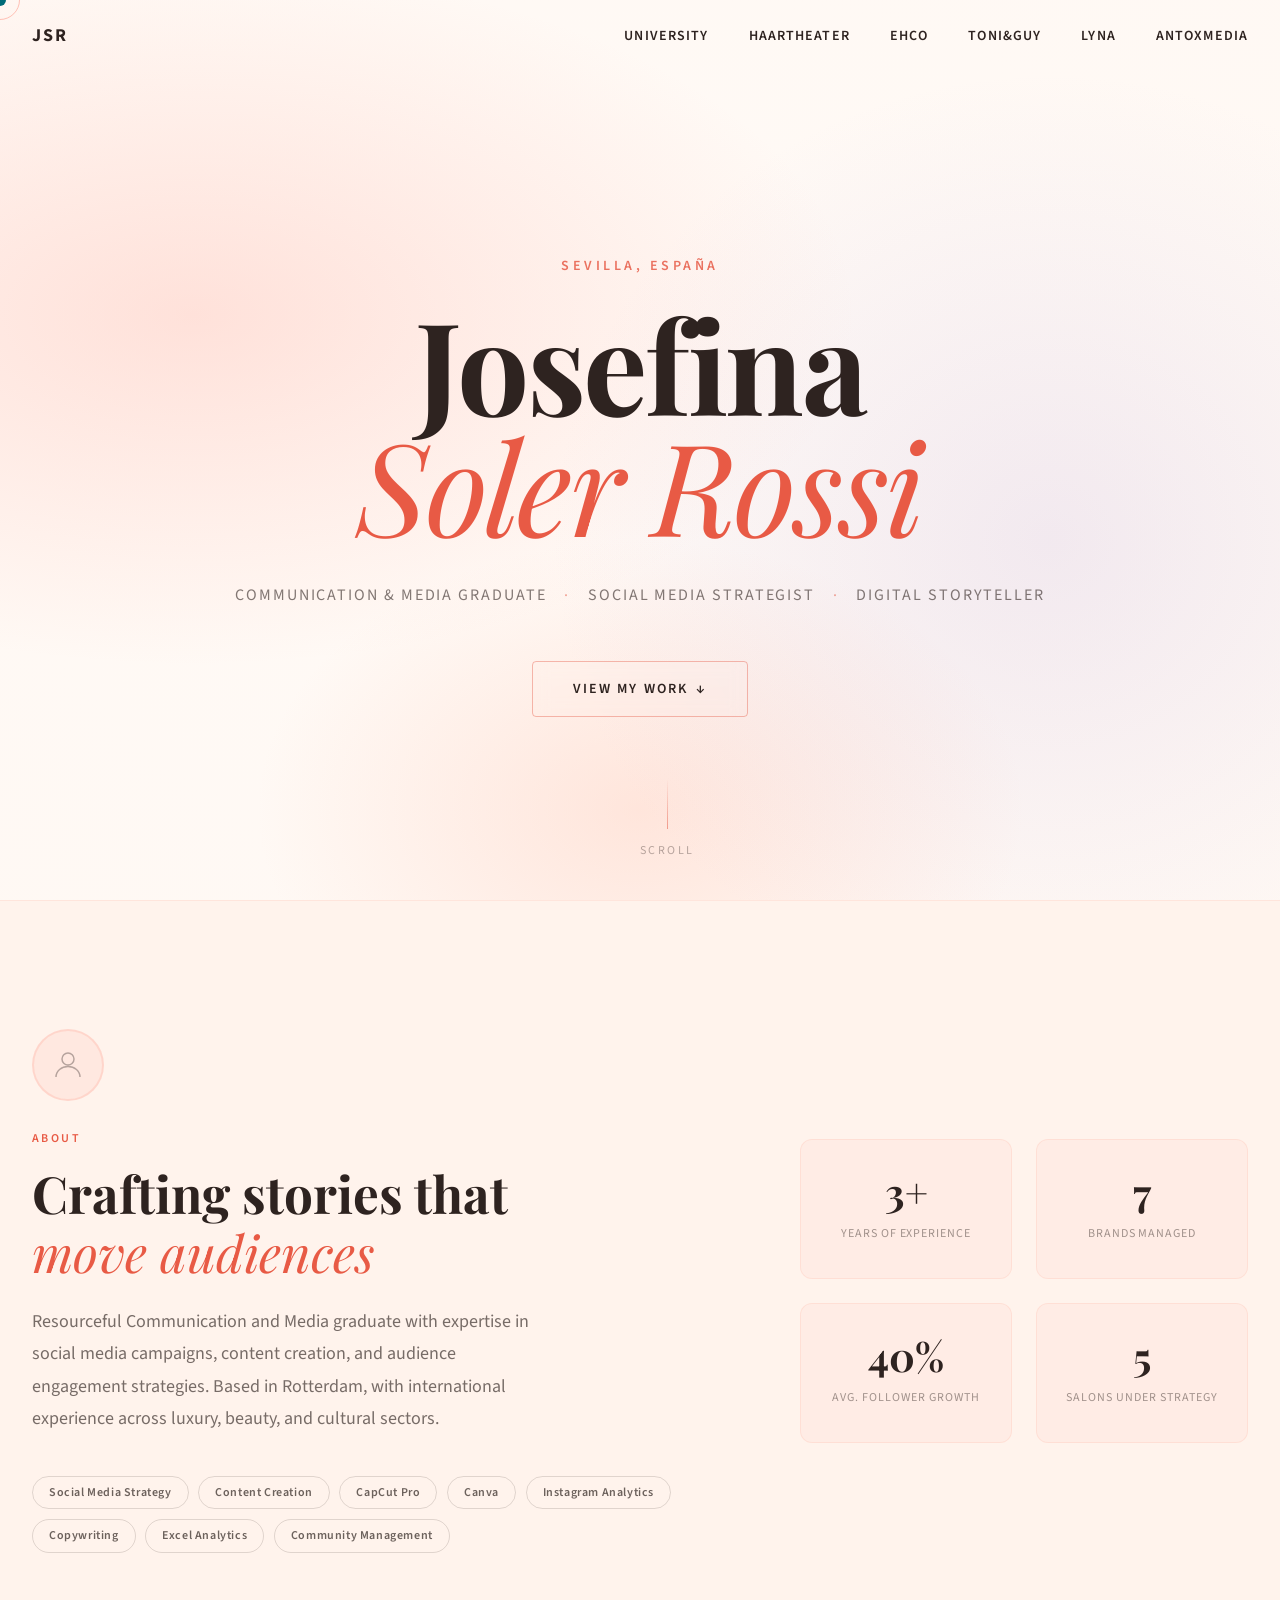
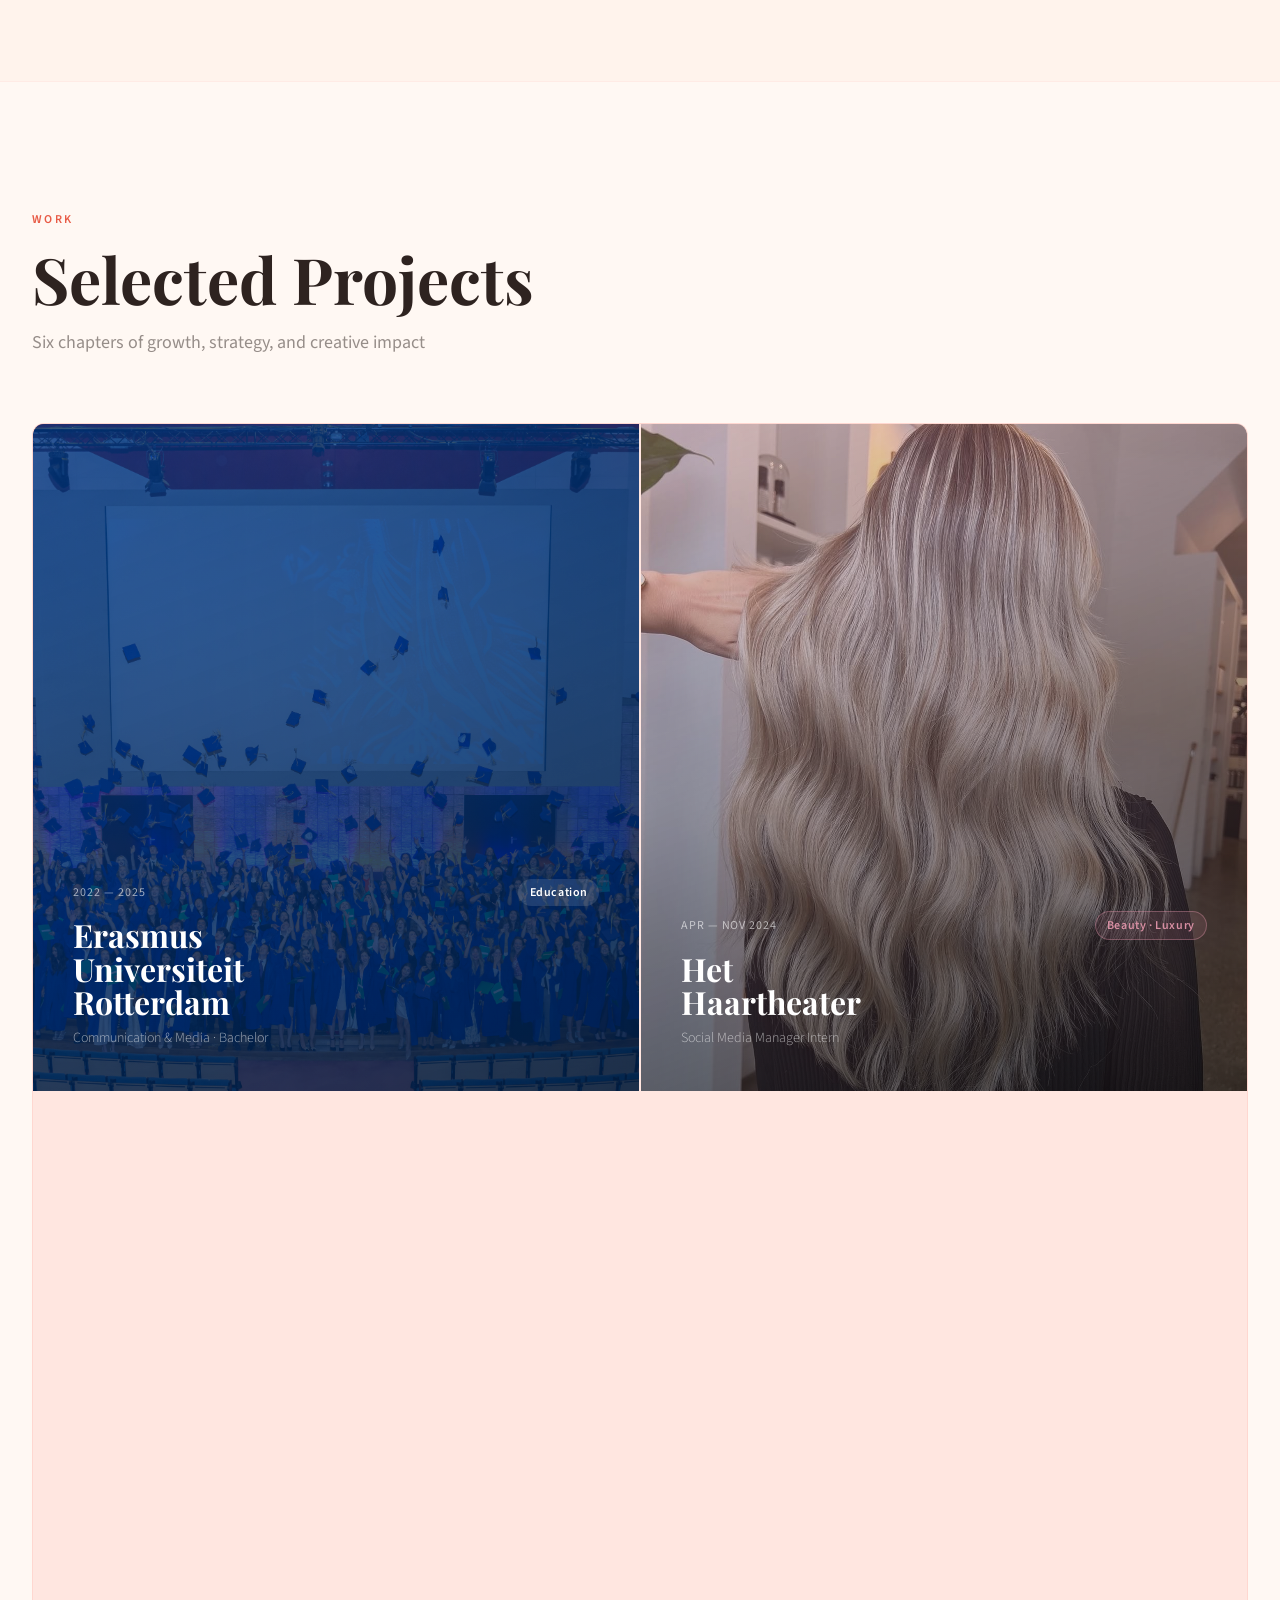
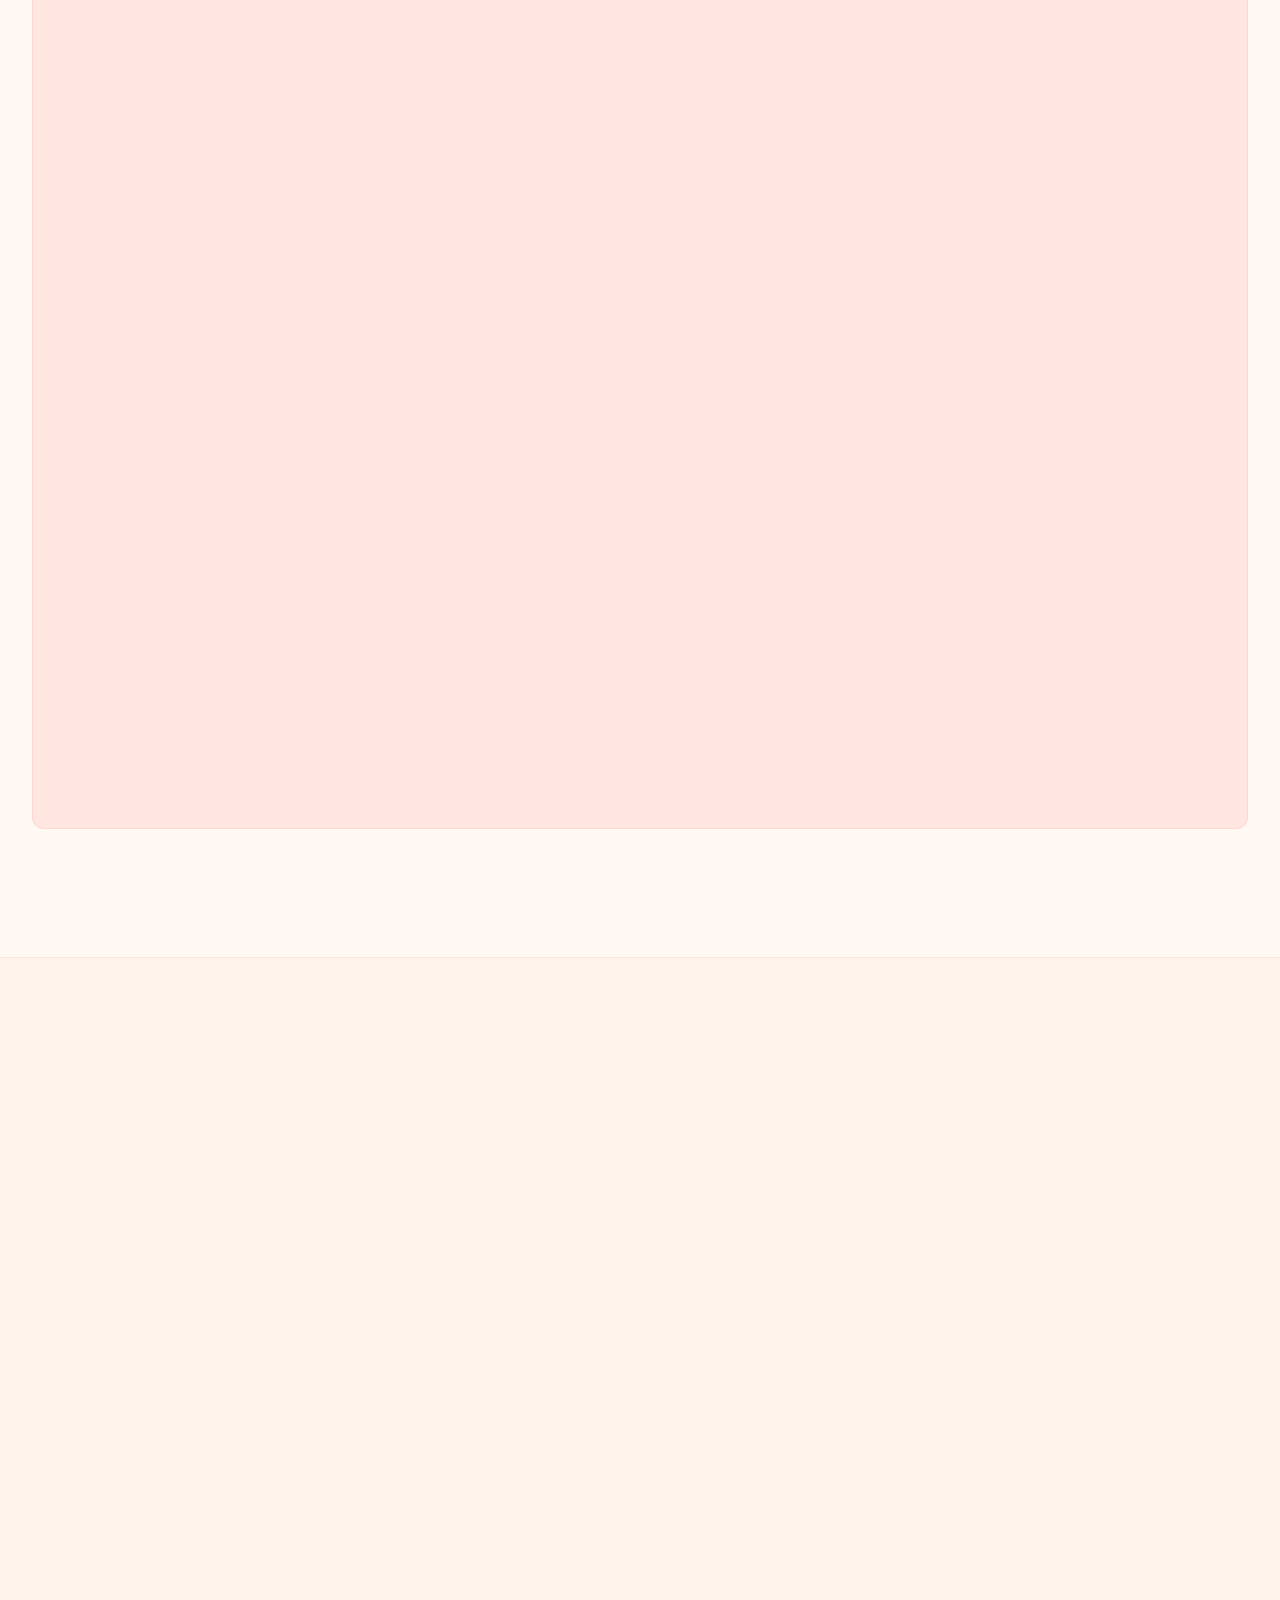
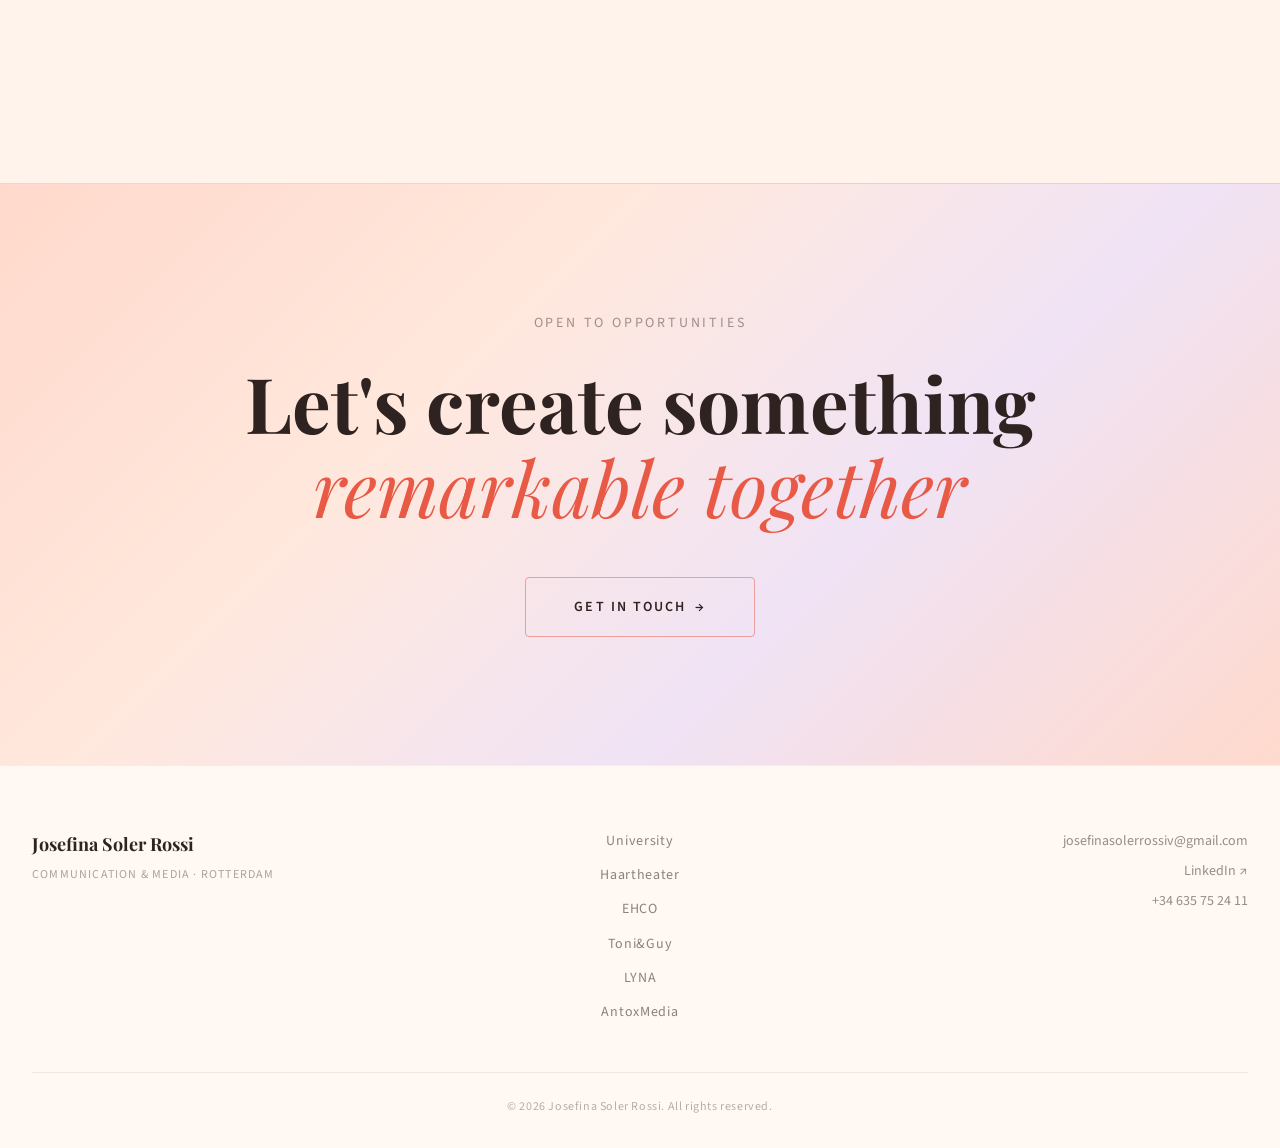
==== commit f14b9db2: "Redesign the homepage with a warm coral & peach pastel palette Replaces the dark near-black/gold/tea" ====
--- a/index.html
+++ b/index.html
@@ -19,14 +19,14 @@
 <body class="page-home">
 
   <!-- Custom Cursor -->
-  <div class="cursor" style="background:#fff;"></div>
-  <div class="cursor-follower" style="border-color:rgba(255,255,255,0.5);"></div>
+  <div class="cursor" style="background:#ff8c7a;"></div>
+  <div class="cursor-follower" style="border-color:rgba(255,140,122,0.5);"></div>
 
   <!-- Page Transition Overlay -->
-  <div class="page-transition" style="background:linear-gradient(135deg,#0d0a06,#1a1208,#0d1a18);"></div>
+  <div class="page-transition" style="background:linear-gradient(135deg,#ffd9cc,#ffe8dd,#f0e3f5);"></div>
 
   <!-- Scroll Progress -->
-  <div class="scroll-progress" style="background:linear-gradient(90deg,#f5c850,#20b2aa);"></div>
+  <div class="scroll-progress" style="background:linear-gradient(90deg,#ff8c7a,#b79fd4);"></div>
 
   <!-- Navigation -->
   <nav class="site-nav nav--home" role="navigation" aria-label="Main navigation">
@@ -51,17 +51,17 @@
   </nav>
 
   <!-- Mobile Overlay -->
-  <div class="nav-mobile-overlay" id="mobile-menu" style="background:rgba(8,8,12,0.98);">
+  <div class="nav-mobile-overlay" id="mobile-menu" style="background:rgba(255,248,243,0.98);">
     <ul class="nav-mobile-links" role="list">
-      <li><a href="index.html" class="nav-mobile-link" style="color:#fff;">Home</a></li>
-      <li><a href="pages/university.html" class="nav-mobile-link" style="color:#fff;">University</a></li>
-      <li><a href="pages/haartheater.html" class="nav-mobile-link" style="color:#fff;">Haartheater</a></li>
-      <li><a href="pages/ehco.html" class="nav-mobile-link" style="color:#fff;">EHCO</a></li>
-      <li><a href="pages/toniandguy.html" class="nav-mobile-link" style="color:#fff;">Toni&amp;Guy</a></li>
-      <li><a href="pages/lyna.html" class="nav-mobile-link" style="color:#fff;">LYNA</a></li>
-      <li><a href="pages/antoxmedia.html" class="nav-mobile-link" style="color:#fff;">AntoxMedia</a></li>
+      <li><a href="index.html" class="nav-mobile-link" style="color:#2e2320;">Home</a></li>
+      <li><a href="pages/university.html" class="nav-mobile-link" style="color:#2e2320;">University</a></li>
+      <li><a href="pages/haartheater.html" class="nav-mobile-link" style="color:#2e2320;">Haartheater</a></li>
+      <li><a href="pages/ehco.html" class="nav-mobile-link" style="color:#2e2320;">EHCO</a></li>
+      <li><a href="pages/toniandguy.html" class="nav-mobile-link" style="color:#2e2320;">Toni&amp;Guy</a></li>
+      <li><a href="pages/lyna.html" class="nav-mobile-link" style="color:#2e2320;">LYNA</a></li>
+      <li><a href="pages/antoxmedia.html" class="nav-mobile-link" style="color:#2e2320;">AntoxMedia</a></li>
     </ul>
-    <p class="nav-mobile-contact" style="color:rgba(255,255,255,0.4);">josefinasolerrossiv@gmail.com</p>
+    <p class="nav-mobile-contact" style="color:rgba(46,35,32,0.5);">josefinasolerrossiv@gmail.com</p>
   </div>
 
   <!-- ============================================================
@@ -116,7 +116,7 @@
             <img src="assets/images/josefina-soler-rossi.jpg" alt="Josefina Soler Rossi — Communication & Media professional" class="about-avatar-img" />
             -->
           </div>
-          <span class="section-label" style="color:var(--gray-400);">About</span>
+          <span class="section-label" style="color:#e85a45;">About</span>
           <h2 id="about-heading" class="about-heading">
             Crafting stories that<br /><em>move audiences</em>
           </h2>
@@ -162,7 +162,7 @@
   <section class="projects section" id="projects" aria-labelledby="projects-heading">
     <div class="container">
       <div class="projects-header slide-up">
-        <span class="section-label" style="color:var(--gray-400);">Work</span>
+        <span class="section-label" style="color:#e85a45;">Work</span>
         <h2 id="projects-heading" class="projects-title">Selected Projects</h2>
         <p class="projects-subtitle">Six chapters of growth, strategy, and creative impact</p>
       </div>
@@ -300,7 +300,7 @@
     <div class="container">
       <div class="approach-inner">
         <div class="approach-text slide-left">
-          <span class="section-label" style="color:var(--gray-400);">How I Work</span>
+          <span class="section-label" style="color:#e85a45;">How I Work</span>
           <h2 id="approach-heading" class="approach-heading">
             Strategy meets<br /><em>aesthetic precision</em>
           </h2>
--- a/assets/css/nav.css
+++ b/assets/css/nav.css
@@ -225,17 +225,17 @@
 /* Home — light transparent */
 .nav--home {
   background: transparent;
-  color: var(--white);
+  color: #2e2320;
 }
 
 .nav--home.is-scrolled {
-  background: rgba(8, 8, 12, 0.92);
+  background: rgba(255, 248, 243, 0.92);
   backdrop-filter: blur(12px);
   -webkit-backdrop-filter: blur(12px);
 }
 
 .nav--home .scroll-progress {
-  background: linear-gradient(90deg, #a78bfa, #60a5fa);
+  background: linear-gradient(90deg, #ff8c7a, #b79fd4);
 }
 
 /* University — blue */
--- a/assets/css/home.css
+++ b/assets/css/home.css
@@ -1,14 +1,16 @@
 /* ============================================================
    HOME.CSS — Landing Page
    Portfolio Josefina Soler Rossi
+   Palette: Cream (#FFF8F3) · Coral (#FF8C7A) · Peach (#FFB199) · Lavender (#B79FD4)
+   Tone: Warm, Cheerful, Sun-Soaked
    ============================================================ */
 
 /* ============================================================
    PAGE BODY
    ============================================================ */
 .page-home {
-  background: #0d0a06;
-  color: var(--white);
+  background: #fff8f3;
+  color: #2e2320;
 }
 
 /* ============================================================
@@ -30,17 +32,17 @@
   position: absolute;
   inset: 0;
   background:
-    radial-gradient(ellipse 80% 60% at 15% 35%, rgba(245, 200, 80, 0.18) 0%, transparent 65%),
-    radial-gradient(ellipse 60% 80% at 82% 60%, rgba(32, 178, 170, 0.15) 0%, transparent 65%),
-    radial-gradient(ellipse 50% 50% at 50% 90%, rgba(120, 70, 30, 0.18) 0%, transparent 60%),
-    radial-gradient(ellipse 100% 100% at 50% 50%, rgba(14, 10, 5, 1) 0%, #0d0a06 100%);
+    radial-gradient(ellipse 80% 60% at 15% 35%, rgba(255,140,122,0.22) 0%, transparent 65%),
+    radial-gradient(ellipse 60% 80% at 82% 60%, rgba(183,159,212,0.18) 0%, transparent 65%),
+    radial-gradient(ellipse 50% 50% at 50% 90%, rgba(255,177,153,0.28) 0%, transparent 60%),
+    radial-gradient(ellipse 100% 100% at 50% 50%, #fffaf6 0%, #fff8f3 100%);
   animation: heroBgShift 14s ease-in-out infinite alternate;
 }
 
 @keyframes heroBgShift {
   0%   { opacity: 1; filter: brightness(1); }
-  50%  { opacity: 1; filter: brightness(1.08); }
-  100% { opacity: 1; filter: brightness(0.95); }
+  50%  { opacity: 1; filter: brightness(1.04); }
+  100% { opacity: 1; filter: brightness(0.98); }
 }
 
 /* Particle canvas */
@@ -66,7 +68,7 @@
   font-weight: 600;
   letter-spacing: 0.25em;
   text-transform: uppercase;
-  color: rgba(32, 178, 170, 0.75);
+  color: rgba(230,90,70,0.85);
   margin-bottom: 1.5rem;
 }
 
@@ -75,7 +77,7 @@
   font-size: clamp(3.5rem, 10vw, 8rem);
   font-weight: 700;
   line-height: 0.95;
-  color: var(--white);
+  color: #2e2320;
   margin-bottom: 2rem;
   letter-spacing: -0.02em;
 }
@@ -83,7 +85,7 @@
 .hero-name em {
   font-style: italic;
   font-weight: 400;
-  color: rgba(245, 200, 80, 0.85);
+  color: #e85a45;
 }
 
 .hero-tagline {
@@ -91,14 +93,14 @@
   font-weight: 400;
   letter-spacing: 0.12em;
   text-transform: uppercase;
-  color: rgba(255,255,255,0.55);
+  color: rgba(46,35,32,0.6);
   margin-bottom: 3rem;
   line-height: 2.2;
 }
 
 .hero-dot {
   margin: 0 0.8rem;
-  color: rgba(32, 178, 170, 0.5);
+  color: rgba(230,90,70,0.55);
   opacity: 1;
 }
 
@@ -108,8 +110,8 @@
 }
 
 .btn-hero {
-  color: var(--white);
-  border: 1.5px solid rgba(32, 178, 170, 0.45);
+  color: #2e2320;
+  border: 1.5px solid rgba(230,90,70,0.4);
   font-family: 'Source Sans Pro', sans-serif;
   font-size: var(--text-sm);
   letter-spacing: 0.15em;
@@ -119,8 +121,8 @@
 }
 
 .btn-hero:hover {
-  border-color: rgba(32, 178, 170, 0.9);
-  background: rgba(32, 178, 170, 0.1);
+  border-color: rgba(230,90,70,0.9);
+  background: rgba(255,140,122,0.1);
   transform: translateY(-2px);
 }
 
@@ -140,7 +142,7 @@
 .scroll-line {
   width: 1px;
   height: 50px;
-  background: linear-gradient(to bottom, transparent, rgba(32, 178, 170, 0.6));
+  background: linear-gradient(to bottom, transparent, rgba(230,90,70,0.55));
   animation: scrollPulse 2s ease-in-out infinite;
 }
 
@@ -153,15 +155,15 @@
   font-size: var(--text-xs);
   letter-spacing: 0.2em;
   text-transform: uppercase;
-  color: rgba(255,255,255,0.3);
+  color: rgba(46,35,32,0.35);
 }
 
 /* ============================================================
    ABOUT SECTION
    ============================================================ */
 .about {
-  background: #100d08;
-  border-top: 1px solid rgba(245, 200, 80, 0.08);
+  background: #fff3ec;
+  border-top: 1px solid rgba(255,140,122,0.14);
 }
 
 .about-grid {
@@ -175,7 +177,7 @@
   font-family: 'Playfair Display', serif;
   font-size: clamp(2rem, 4vw, 3.2rem);
   font-weight: 700;
-  color: var(--white);
+  color: #2e2320;
   margin-bottom: 1.5rem;
   line-height: 1.15;
 }
@@ -183,7 +185,7 @@
 .about-heading em {
   font-style: italic;
   font-weight: 400;
-  color: rgba(32, 178, 170, 0.9);
+  color: #e85a45;
 }
 
 /* Personal photo avatar — discreet, warm, human */
@@ -201,9 +203,9 @@
   display: flex;
   align-items: center;
   justify-content: center;
-  background: rgba(255,255,255,0.07);
-  border: 2px solid rgba(255,255,255,0.12);
-  color: rgba(255,255,255,0.3);
+  background: rgba(255,140,122,0.1);
+  border: 2px solid rgba(255,140,122,0.2);
+  color: rgba(46,35,32,0.35);
   transition: border-color var(--transition-med), box-shadow var(--transition-med);
 }
 
@@ -214,12 +216,12 @@
 
 .about-avatar:hover .about-avatar-placeholder,
 .about-avatar:hover .about-avatar-img {
-  border-color: rgba(32,178,170,0.5);
-  box-shadow: 0 0 0 4px rgba(32,178,170,0.1);
+  border-color: rgba(230,90,70,0.5);
+  box-shadow: 0 0 0 4px rgba(230,90,70,0.12);
 }
 
 .about-bio {
-  color: rgba(255,255,255,0.6);
+  color: rgba(46,35,32,0.65);
   font-size: var(--text-lg);
   line-height: 1.8;
   margin-bottom: 2.5rem;
@@ -235,20 +237,20 @@
 .skill-tag {
   display: inline-block;
   padding: 0.4rem 1rem;
-  border: 1px solid rgba(255,255,255,0.15);
+  border: 1px solid rgba(46,35,32,0.15);
   border-radius: 100px;
   font-size: var(--text-xs);
   font-weight: 600;
   letter-spacing: 0.05em;
-  color: rgba(255,255,255,0.7);
+  color: rgba(46,35,32,0.7);
   transition: all var(--transition-fast);
   cursor: default;
 }
 
 .skill-tag:hover {
-  border-color: rgba(32,178,170,0.6);
-  color: rgba(32,178,170,0.9);
-  background: rgba(32,178,170,0.05);
+  border-color: rgba(230,90,70,0.6);
+  color: #e85a45;
+  background: rgba(255,140,122,0.08);
 }
 
 /* Stat cards */
@@ -260,16 +262,16 @@
 
 .stat-card {
   padding: 2rem 1.5rem;
-  background: rgba(255,255,255,0.03);
-  border: 1px solid rgba(255,255,255,0.06);
+  background: rgba(255,140,122,0.06);
+  border: 1px solid rgba(255,140,122,0.14);
   border-radius: var(--border-radius-lg);
   text-align: center;
   transition: all var(--transition-med);
 }
 
 .stat-card:hover {
-  background: rgba(255,255,255,0.06);
-  border-color: rgba(255,255,255,0.12);
+  background: rgba(255,140,122,0.12);
+  border-color: rgba(255,140,122,0.28);
   transform: translateY(-4px);
 }
 
@@ -278,7 +280,7 @@
   font-family: 'Playfair Display', serif;
   font-size: var(--text-4xl);
   font-weight: 700;
-  color: var(--white);
+  color: #2e2320;
   line-height: 1;
   margin-bottom: 0.5rem;
 }
@@ -287,15 +289,15 @@
   font-size: var(--text-xs);
   letter-spacing: 0.08em;
   text-transform: uppercase;
-  color: rgba(255,255,255,0.4);
+  color: rgba(46,35,32,0.45);
 }
 
 /* ============================================================
    PROJECTS SECTION
    ============================================================ */
 .projects {
-  background: #0d0a06;
-  border-top: 1px solid rgba(32, 178, 170, 0.08);
+  background: #fff8f3;
+  border-top: 1px solid rgba(255,140,122,0.12);
 }
 
 .projects-header {
@@ -306,13 +308,13 @@
   font-family: 'Playfair Display', serif;
   font-size: clamp(2.5rem, 5vw, 4rem);
   font-weight: 700;
-  color: var(--white);
+  color: #2e2320;
   margin-bottom: 1rem;
   line-height: 1.05;
 }
 
 .projects-subtitle {
-  color: rgba(255,255,255,0.4);
+  color: rgba(46,35,32,0.5);
   font-size: var(--text-lg);
 }
 
@@ -321,9 +323,10 @@
   display: grid;
   grid-template-columns: repeat(2, 1fr);
   gap: 1.5px;
-  border: 1.5px solid rgba(255,255,255,0.06);
+  border: 1.5px solid rgba(255,140,122,0.16);
   border-radius: var(--border-radius-lg);
   overflow: hidden;
+  background: rgba(255,140,122,0.16);
 }
 
 /* Project Card Base */
@@ -616,8 +619,8 @@
    APPROACH SECTION
    ============================================================ */
 .approach {
-  background: #100d08;
-  border-top: 1px solid rgba(245, 200, 80, 0.08);
+  background: #fff3ec;
+  border-top: 1px solid rgba(255,140,122,0.14);
 }
 
 .approach-inner {
@@ -631,7 +634,7 @@
   font-family: 'Playfair Display', serif;
   font-size: clamp(1.8rem, 3.5vw, 2.8rem);
   font-weight: 700;
-  color: var(--white);
+  color: #2e2320;
   line-height: 1.15;
   position: sticky;
   top: calc(var(--nav-height) + 2rem);
@@ -640,7 +643,7 @@
 .approach-heading em {
   font-style: italic;
   font-weight: 400;
-  color: rgba(245, 200, 80, 0.85);
+  color: #e85a45;
 }
 
 .approach-pillars {
@@ -651,7 +654,7 @@
 
 .pillar {
   padding-bottom: 3rem;
-  border-bottom: 1px solid rgba(255,255,255,0.06);
+  border-bottom: 1px solid rgba(46,35,32,0.08);
 }
 
 .pillar:last-child {
@@ -663,7 +666,7 @@
   font-size: var(--text-xs);
   font-weight: 700;
   letter-spacing: 0.2em;
-  color: rgba(255,255,255,0.2);
+  color: rgba(46,35,32,0.25);
   display: block;
   margin-bottom: 1rem;
 }
@@ -671,12 +674,12 @@
 .pillar-title {
   font-size: var(--text-xl);
   font-weight: 700;
-  color: var(--white);
+  color: #2e2320;
   margin-bottom: 0.75rem;
 }
 
 .pillar-text {
-  color: rgba(255,255,255,0.5);
+  color: rgba(46,35,32,0.55);
   font-size: var(--text-base);
   line-height: 1.75;
 }
@@ -685,9 +688,9 @@
    CONTACT STRIP
    ============================================================ */
 .contact-strip {
-  background: linear-gradient(135deg, #0d0a06 0%, #1a1208 35%, #0d1a18 65%, #0d0a06 100%);
+  background: linear-gradient(135deg, #ffd9cc 0%, #ffe8dd 35%, #f0e3f5 65%, #ffd9cc 100%);
   padding: 8rem 0;
-  border-top: 1px solid rgba(32, 178, 170, 0.1);
+  border-top: 1px solid rgba(230,90,70,0.15);
 }
 
 .contact-inner {
@@ -698,7 +701,7 @@
   font-size: var(--text-sm);
   letter-spacing: 0.2em;
   text-transform: uppercase;
-  color: rgba(255,255,255,0.35);
+  color: rgba(46,35,32,0.45);
   margin-bottom: 1.5rem;
 }
 
@@ -706,7 +709,7 @@
   font-family: 'Playfair Display', serif;
   font-size: clamp(2.5rem, 6vw, 5rem);
   font-weight: 700;
-  color: var(--white);
+  color: #2e2320;
   line-height: 1.1;
   margin-bottom: 3rem;
 }
@@ -714,12 +717,12 @@
 .contact-heading em {
   font-style: italic;
   font-weight: 400;
-  color: rgba(245, 200, 80, 0.85);
+  color: #e85a45;
 }
 
 .btn-contact {
-  color: var(--white);
-  border: 1.5px solid rgba(32, 178, 170, 0.45);
+  color: #2e2320;
+  border: 1.5px solid rgba(230,90,70,0.5);
   font-size: var(--text-sm);
   letter-spacing: 0.15em;
   padding: 1.1rem 3rem;
@@ -727,8 +730,8 @@
 }
 
 .btn-contact:hover {
-  border-color: rgba(32, 178, 170, 0.9);
-  background: rgba(32, 178, 170, 0.1);
+  border-color: rgba(230,90,70,0.9);
+  background: rgba(230,90,70,0.12);
   transform: translateY(-3px);
 }
 
@@ -736,8 +739,8 @@
    FOOTER
    ============================================================ */
 .site-footer {
-  background: #0d0a06;
-  border-top: 1px solid rgba(245, 200, 80, 0.08);
+  background: #fff8f3;
+  border-top: 1px solid rgba(255,140,122,0.14);
   padding: 4rem 0 2rem;
 }
 
@@ -747,7 +750,7 @@
   gap: 3rem;
   align-items: start;
   padding-bottom: 3rem;
-  border-bottom: 1px solid rgba(255,255,255,0.06);
+  border-bottom: 1px solid rgba(46,35,32,0.08);
   margin-bottom: 1.5rem;
 }
 
@@ -761,14 +764,14 @@
   font-family: 'Playfair Display', serif;
   font-size: var(--text-lg);
   font-weight: 700;
-  color: var(--white);
+  color: #2e2320;
 }
 
 .footer-title {
   font-size: var(--text-xs);
   letter-spacing: 0.1em;
   text-transform: uppercase;
-  color: rgba(255,255,255,0.3);
+  color: rgba(46,35,32,0.4);
 }
 
 .footer-links {
@@ -780,13 +783,13 @@
 
 .footer-link {
   font-size: var(--text-sm);
-  color: rgba(255,255,255,0.5);
+  color: rgba(46,35,32,0.55);
   letter-spacing: 0.05em;
   transition: color var(--transition-fast);
 }
 
 .footer-link:hover {
-  color: var(--white);
+  color: #e85a45;
 }
 
 .footer-contact {
@@ -798,18 +801,18 @@
 
 .footer-contact-link {
   font-size: var(--text-sm);
-  color: rgba(255,255,255,0.4);
+  color: rgba(46,35,32,0.5);
   transition: color var(--transition-fast);
 }
 
 .footer-contact-link:hover {
-  color: var(--white);
+  color: #e85a45;
 }
 
 .footer-bottom {
   text-align: center;
   font-size: var(--text-xs);
-  color: rgba(255,255,255,0.2);
+  color: rgba(46,35,32,0.35);
   letter-spacing: 0.05em;
 }
 
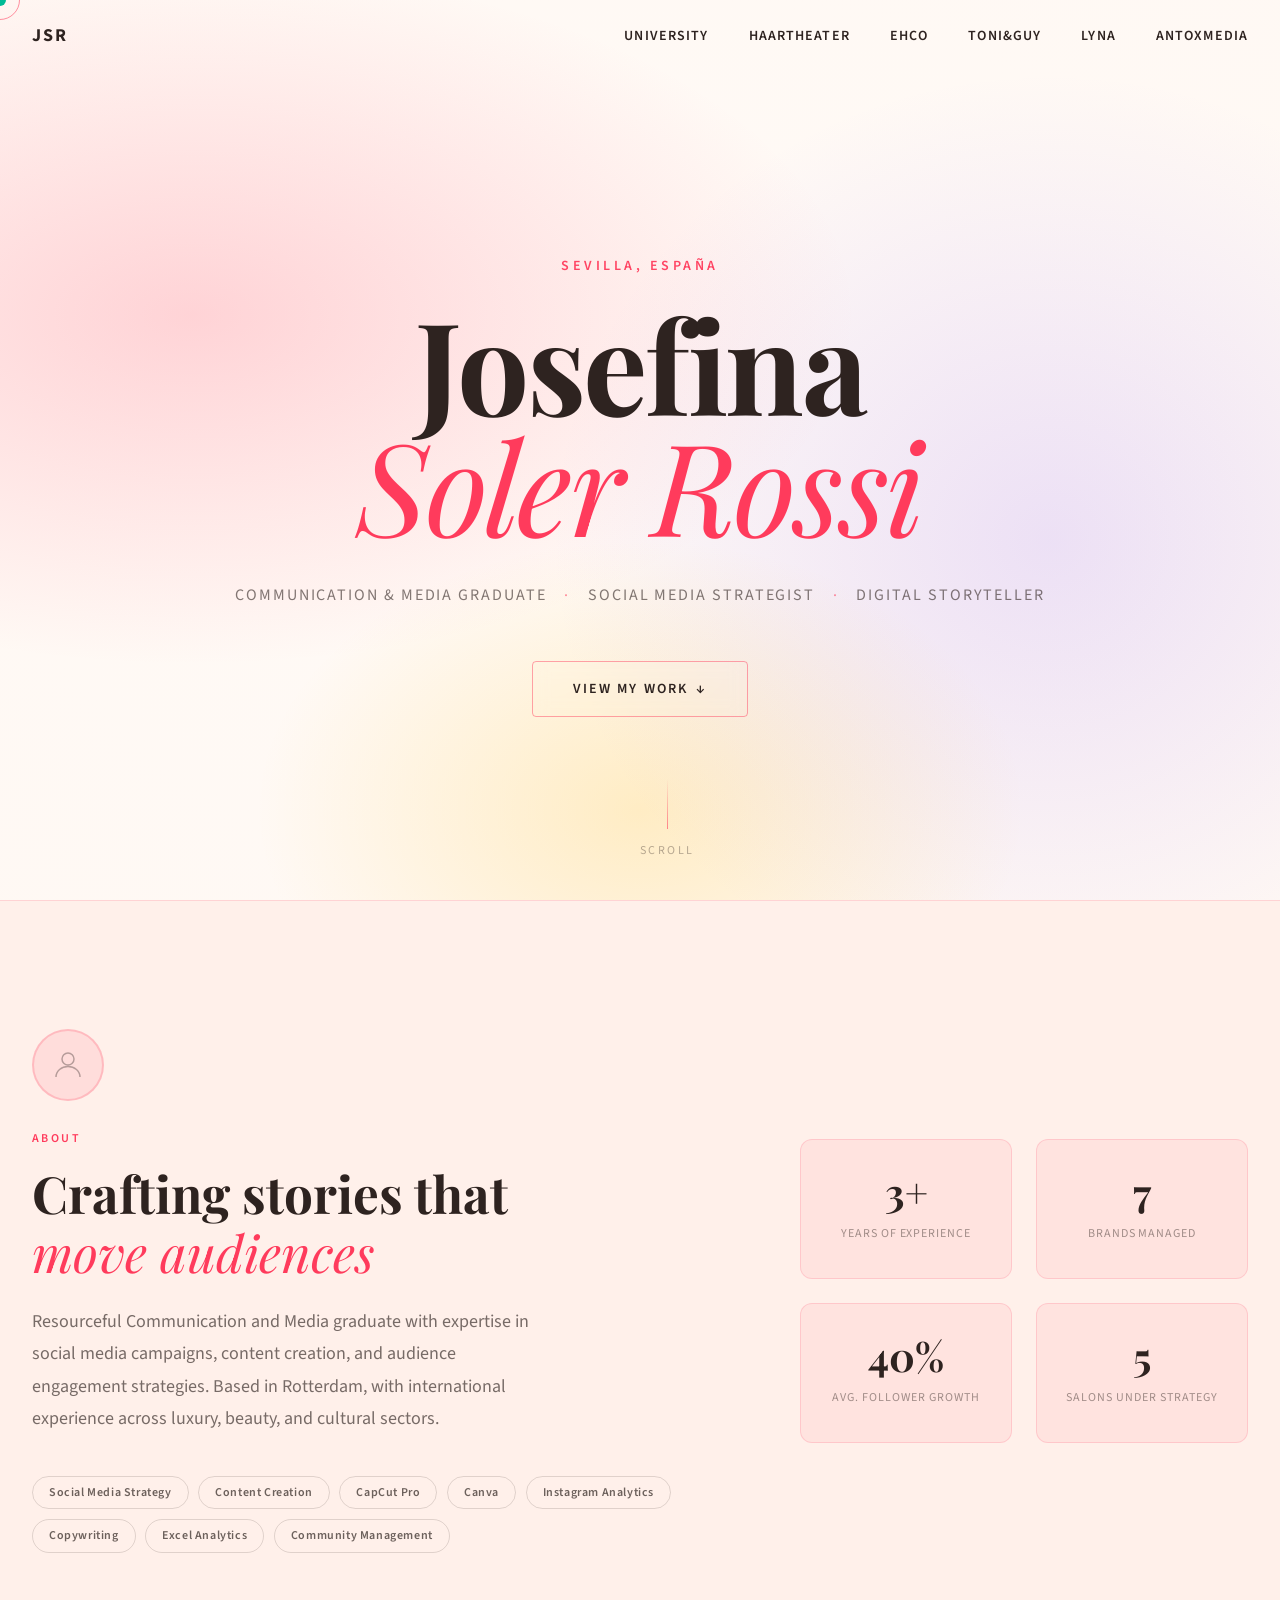
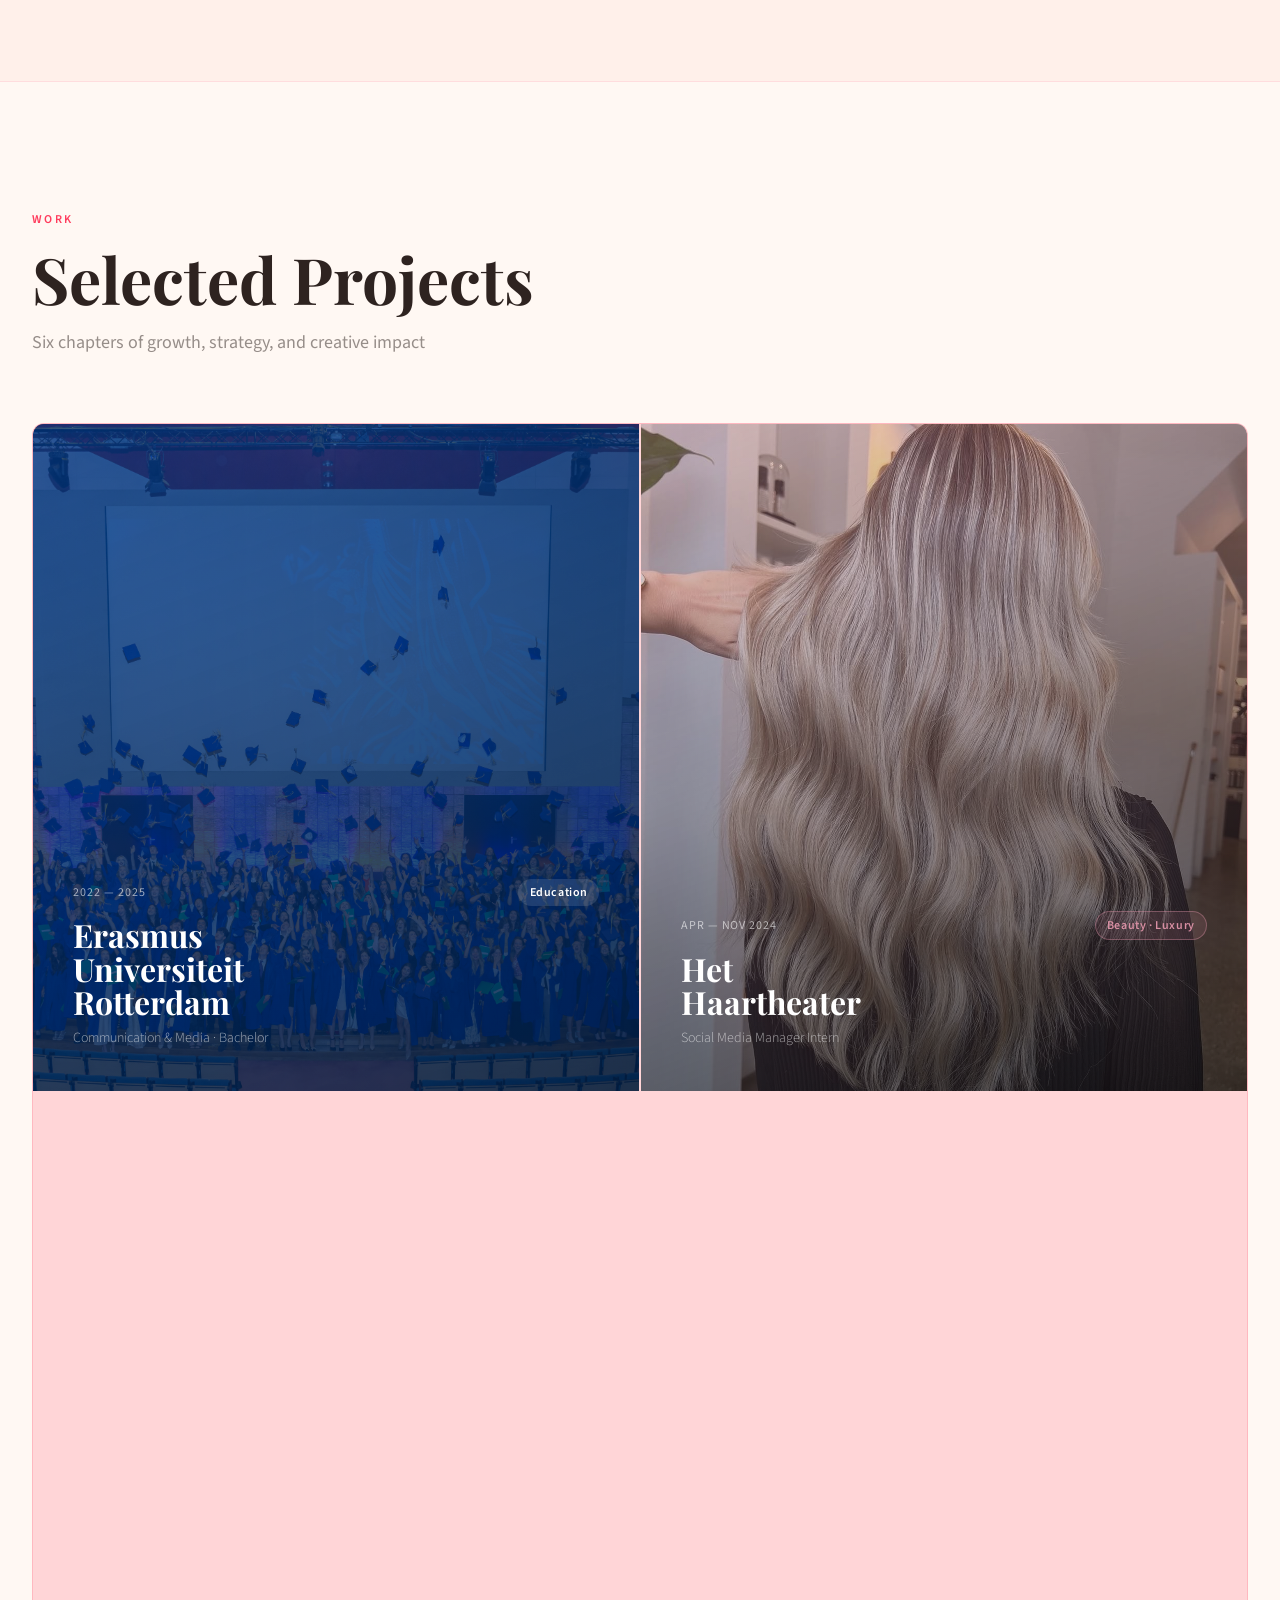
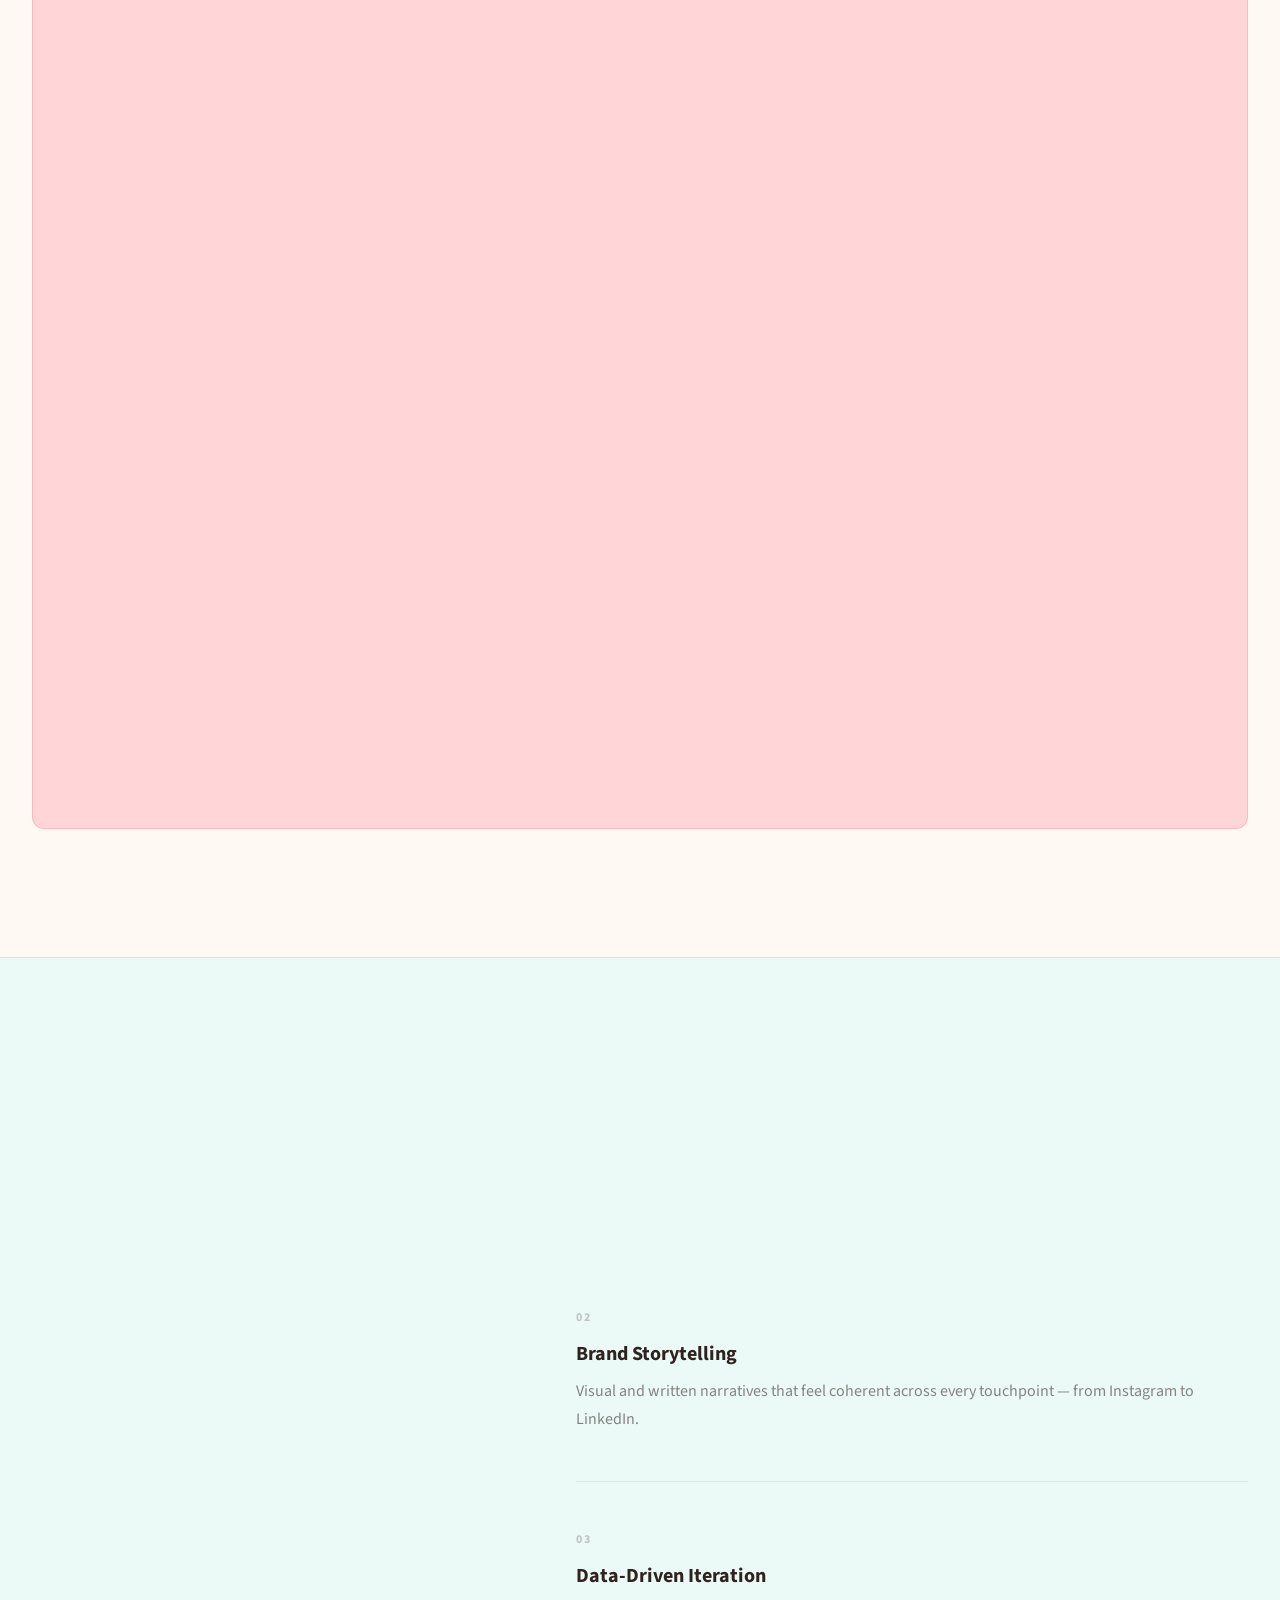
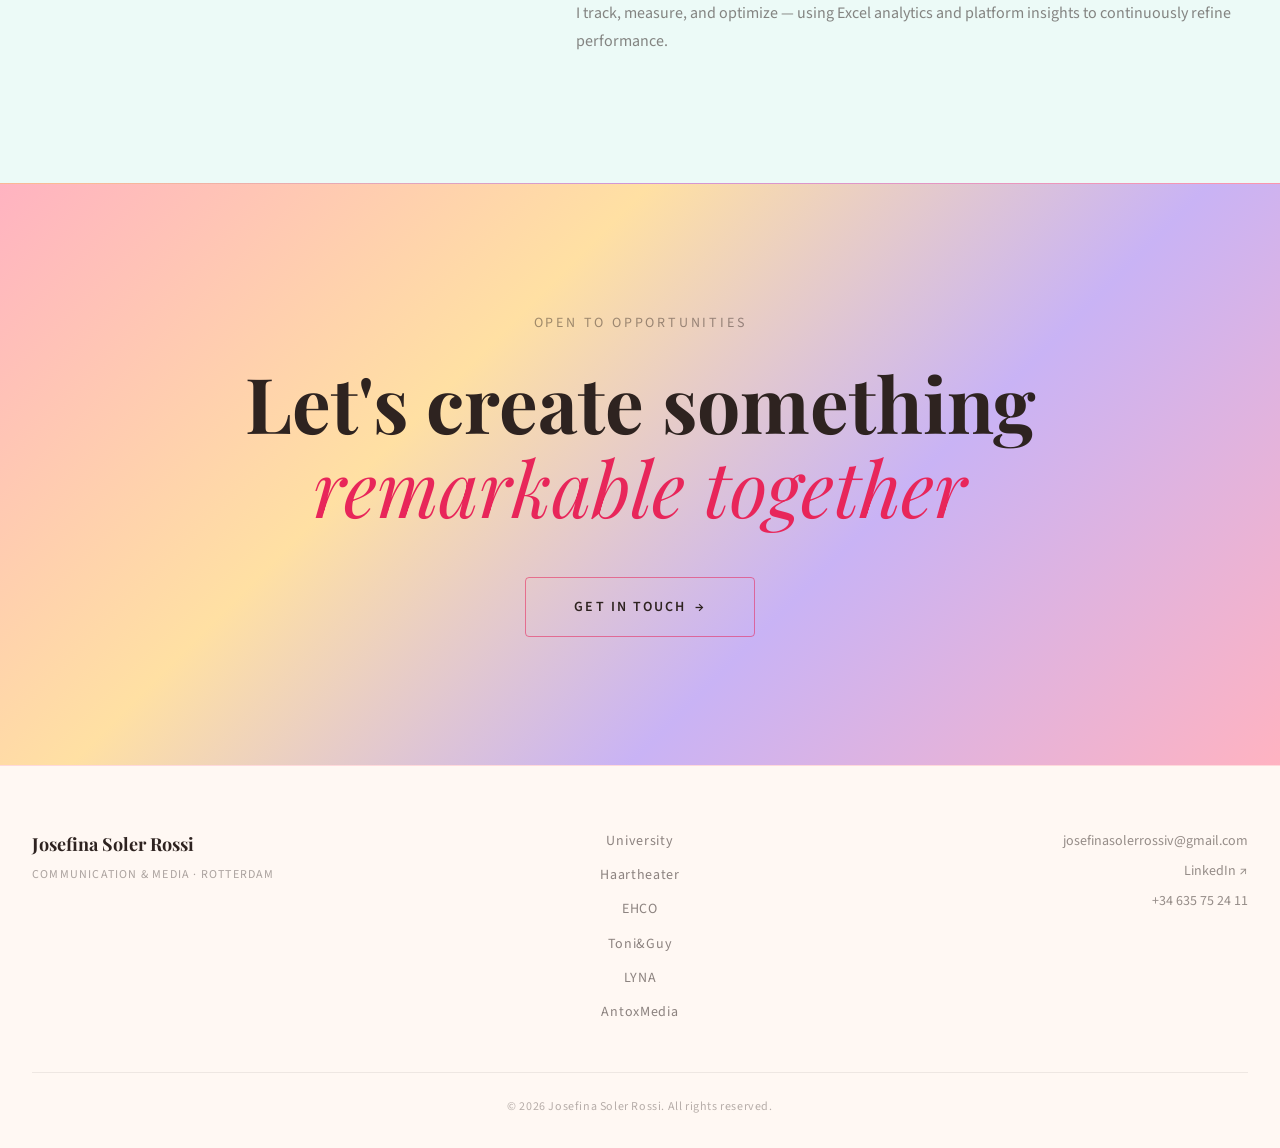
==== commit 0b9aaaa0: "Remove Toni&Guy Instagram Highlights; make homepage palette more vivid Drops the Instagram Highlight" ====
--- a/index.html
+++ b/index.html
@@ -19,14 +19,14 @@
 <body class="page-home">
 
   <!-- Custom Cursor -->
-  <div class="cursor" style="background:#ff8c7a;"></div>
-  <div class="cursor-follower" style="border-color:rgba(255,140,122,0.5);"></div>
+  <div class="cursor" style="background:#ff3b5c;"></div>
+  <div class="cursor-follower" style="border-color:rgba(255,59,92,0.55);"></div>
 
   <!-- Page Transition Overlay -->
-  <div class="page-transition" style="background:linear-gradient(135deg,#ffd9cc,#ffe8dd,#f0e3f5);"></div>
+  <div class="page-transition" style="background:linear-gradient(135deg,#ffb3c1,#ffe0a3,#c9b3f5);"></div>
 
   <!-- Scroll Progress -->
-  <div class="scroll-progress" style="background:linear-gradient(90deg,#ff8c7a,#b79fd4);"></div>
+  <div class="scroll-progress" style="background:linear-gradient(90deg,#ff3b5c,#ffb800,#00bfa6,#8b5cf6);"></div>
 
   <!-- Navigation -->
   <nav class="site-nav nav--home" role="navigation" aria-label="Main navigation">
@@ -116,7 +116,7 @@
             <img src="assets/images/josefina-soler-rossi.jpg" alt="Josefina Soler Rossi — Communication & Media professional" class="about-avatar-img" />
             -->
           </div>
-          <span class="section-label" style="color:#e85a45;">About</span>
+          <span class="section-label" style="color:#ff3b5c;">About</span>
           <h2 id="about-heading" class="about-heading">
             Crafting stories that<br /><em>move audiences</em>
           </h2>
@@ -162,7 +162,7 @@
   <section class="projects section" id="projects" aria-labelledby="projects-heading">
     <div class="container">
       <div class="projects-header slide-up">
-        <span class="section-label" style="color:#e85a45;">Work</span>
+        <span class="section-label" style="color:#ff3b5c;">Work</span>
         <h2 id="projects-heading" class="projects-title">Selected Projects</h2>
         <p class="projects-subtitle">Six chapters of growth, strategy, and creative impact</p>
       </div>
@@ -300,7 +300,7 @@
     <div class="container">
       <div class="approach-inner">
         <div class="approach-text slide-left">
-          <span class="section-label" style="color:#e85a45;">How I Work</span>
+          <span class="section-label" style="color:#00a68f;">How I Work</span>
           <h2 id="approach-heading" class="approach-heading">
             Strategy meets<br /><em>aesthetic precision</em>
           </h2>
--- a/assets/css/nav.css
+++ b/assets/css/nav.css
@@ -235,7 +235,7 @@
 }
 
 .nav--home .scroll-progress {
-  background: linear-gradient(90deg, #ff8c7a, #b79fd4);
+  background: linear-gradient(90deg, #ff3b5c, #ffb800, #00bfa6, #8b5cf6);
 }
 
 /* University — blue */
--- a/assets/css/home.css
+++ b/assets/css/home.css
@@ -1,8 +1,9 @@
 /* ============================================================
    HOME.CSS — Landing Page
    Portfolio Josefina Soler Rossi
-   Palette: Cream (#FFF8F3) · Coral (#FF8C7A) · Peach (#FFB199) · Lavender (#B79FD4)
-   Tone: Warm, Cheerful, Sun-Soaked
+   Palette: Cream (#FFF8F3) · Vivid Coral (#FF3B5C) · Gold (#FFB800)
+            Violet (#8B5CF6) · Teal (#00BFA6)
+   Tone: Vivid, Creative, Professional
    ============================================================ */
 
 /* ============================================================
@@ -32,9 +33,9 @@
   position: absolute;
   inset: 0;
   background:
-    radial-gradient(ellipse 80% 60% at 15% 35%, rgba(255,140,122,0.22) 0%, transparent 65%),
-    radial-gradient(ellipse 60% 80% at 82% 60%, rgba(183,159,212,0.18) 0%, transparent 65%),
-    radial-gradient(ellipse 50% 50% at 50% 90%, rgba(255,177,153,0.28) 0%, transparent 60%),
+    radial-gradient(ellipse 80% 60% at 15% 35%, rgba(255,59,92,0.20) 0%, transparent 65%),
+    radial-gradient(ellipse 60% 80% at 82% 60%, rgba(139,92,246,0.16) 0%, transparent 65%),
+    radial-gradient(ellipse 50% 50% at 50% 90%, rgba(255,184,0,0.20) 0%, transparent 60%),
     radial-gradient(ellipse 100% 100% at 50% 50%, #fffaf6 0%, #fff8f3 100%);
   animation: heroBgShift 14s ease-in-out infinite alternate;
 }
@@ -68,7 +69,7 @@
   font-weight: 600;
   letter-spacing: 0.25em;
   text-transform: uppercase;
-  color: rgba(230,90,70,0.85);
+  color: rgba(255,59,92,0.95);
   margin-bottom: 1.5rem;
 }
 
@@ -85,7 +86,7 @@
 .hero-name em {
   font-style: italic;
   font-weight: 400;
-  color: #e85a45;
+  color: #ff3b5c;
 }
 
 .hero-tagline {
@@ -100,7 +101,7 @@
 
 .hero-dot {
   margin: 0 0.8rem;
-  color: rgba(230,90,70,0.55);
+  color: rgba(255,59,92,0.6);
   opacity: 1;
 }
 
@@ -111,7 +112,7 @@
 
 .btn-hero {
   color: #2e2320;
-  border: 1.5px solid rgba(230,90,70,0.4);
+  border: 1.5px solid rgba(255,59,92,0.45);
   font-family: 'Source Sans Pro', sans-serif;
   font-size: var(--text-sm);
   letter-spacing: 0.15em;
@@ -121,8 +122,8 @@
 }
 
 .btn-hero:hover {
-  border-color: rgba(230,90,70,0.9);
-  background: rgba(255,140,122,0.1);
+  border-color: rgba(255,59,92,0.95);
+  background: rgba(255,59,92,0.1);
   transform: translateY(-2px);
 }
 
@@ -142,7 +143,7 @@
 .scroll-line {
   width: 1px;
   height: 50px;
-  background: linear-gradient(to bottom, transparent, rgba(230,90,70,0.55));
+  background: linear-gradient(to bottom, transparent, rgba(255,59,92,0.6));
   animation: scrollPulse 2s ease-in-out infinite;
 }
 
@@ -162,8 +163,8 @@
    ABOUT SECTION
    ============================================================ */
 .about {
-  background: #fff3ec;
-  border-top: 1px solid rgba(255,140,122,0.14);
+  background: #fff0ea;
+  border-top: 1px solid rgba(255,59,92,0.16);
 }
 
 .about-grid {
@@ -185,7 +186,7 @@
 .about-heading em {
   font-style: italic;
   font-weight: 400;
-  color: #e85a45;
+  color: #ff3b5c;
 }
 
 /* Personal photo avatar — discreet, warm, human */
@@ -203,8 +204,8 @@
   display: flex;
   align-items: center;
   justify-content: center;
-  background: rgba(255,140,122,0.1);
-  border: 2px solid rgba(255,140,122,0.2);
+  background: rgba(255,59,92,0.1);
+  border: 2px solid rgba(255,59,92,0.22);
   color: rgba(46,35,32,0.35);
   transition: border-color var(--transition-med), box-shadow var(--transition-med);
 }
@@ -216,8 +217,8 @@
 
 .about-avatar:hover .about-avatar-placeholder,
 .about-avatar:hover .about-avatar-img {
-  border-color: rgba(230,90,70,0.5);
-  box-shadow: 0 0 0 4px rgba(230,90,70,0.12);
+  border-color: rgba(255,59,92,0.55);
+  box-shadow: 0 0 0 4px rgba(255,59,92,0.14);
 }
 
 .about-bio {
@@ -248,9 +249,9 @@
 }
 
 .skill-tag:hover {
-  border-color: rgba(230,90,70,0.6);
-  color: #e85a45;
-  background: rgba(255,140,122,0.08);
+  border-color: rgba(255,59,92,0.65);
+  color: #ff3b5c;
+  background: rgba(255,59,92,0.08);
 }
 
 /* Stat cards */
@@ -262,16 +263,16 @@
 
 .stat-card {
   padding: 2rem 1.5rem;
-  background: rgba(255,140,122,0.06);
-  border: 1px solid rgba(255,140,122,0.14);
+  background: rgba(255,59,92,0.07);
+  border: 1px solid rgba(255,59,92,0.16);
   border-radius: var(--border-radius-lg);
   text-align: center;
   transition: all var(--transition-med);
 }
 
 .stat-card:hover {
-  background: rgba(255,140,122,0.12);
-  border-color: rgba(255,140,122,0.28);
+  background: rgba(255,59,92,0.13);
+  border-color: rgba(255,59,92,0.3);
   transform: translateY(-4px);
 }
 
@@ -297,7 +298,7 @@
    ============================================================ */
 .projects {
   background: #fff8f3;
-  border-top: 1px solid rgba(255,140,122,0.12);
+  border-top: 1px solid rgba(255,59,92,0.14);
 }
 
 .projects-header {
@@ -323,10 +324,10 @@
   display: grid;
   grid-template-columns: repeat(2, 1fr);
   gap: 1.5px;
-  border: 1.5px solid rgba(255,140,122,0.16);
+  border: 1.5px solid rgba(255,59,92,0.18);
   border-radius: var(--border-radius-lg);
   overflow: hidden;
-  background: rgba(255,140,122,0.16);
+  background: rgba(255,59,92,0.18);
 }
 
 /* Project Card Base */
@@ -619,8 +620,8 @@
    APPROACH SECTION
    ============================================================ */
 .approach {
-  background: #fff3ec;
-  border-top: 1px solid rgba(255,140,122,0.14);
+  background: #ecfaf7;
+  border-top: 1px solid rgba(0,191,166,0.2);
 }
 
 .approach-inner {
@@ -643,7 +644,7 @@
 .approach-heading em {
   font-style: italic;
   font-weight: 400;
-  color: #e85a45;
+  color: #00a68f;
 }
 
 .approach-pillars {
@@ -688,9 +689,9 @@
    CONTACT STRIP
    ============================================================ */
 .contact-strip {
-  background: linear-gradient(135deg, #ffd9cc 0%, #ffe8dd 35%, #f0e3f5 65%, #ffd9cc 100%);
+  background: linear-gradient(135deg, #ffb3c1 0%, #ffe0a3 35%, #c9b3f5 65%, #ffb3c1 100%);
   padding: 8rem 0;
-  border-top: 1px solid rgba(230,90,70,0.15);
+  border-top: 1px solid rgba(232,38,90,0.2);
 }
 
 .contact-inner {
@@ -717,12 +718,12 @@
 .contact-heading em {
   font-style: italic;
   font-weight: 400;
-  color: #e85a45;
+  color: #e8265a;
 }
 
 .btn-contact {
   color: #2e2320;
-  border: 1.5px solid rgba(230,90,70,0.5);
+  border: 1.5px solid rgba(232,38,90,0.55);
   font-size: var(--text-sm);
   letter-spacing: 0.15em;
   padding: 1.1rem 3rem;
@@ -730,8 +731,8 @@
 }
 
 .btn-contact:hover {
-  border-color: rgba(230,90,70,0.9);
-  background: rgba(230,90,70,0.12);
+  border-color: rgba(232,38,90,0.95);
+  background: rgba(232,38,90,0.14);
   transform: translateY(-3px);
 }
 
@@ -740,7 +741,7 @@
    ============================================================ */
 .site-footer {
   background: #fff8f3;
-  border-top: 1px solid rgba(255,140,122,0.14);
+  border-top: 1px solid rgba(255,59,92,0.16);
   padding: 4rem 0 2rem;
 }
 
@@ -789,7 +790,7 @@
 }
 
 .footer-link:hover {
-  color: #e85a45;
+  color: #ff3b5c;
 }
 
 .footer-contact {
@@ -806,7 +807,7 @@
 }
 
 .footer-contact-link:hover {
-  color: #e85a45;
+  color: #ff3b5c;
 }
 
 .footer-bottom {
